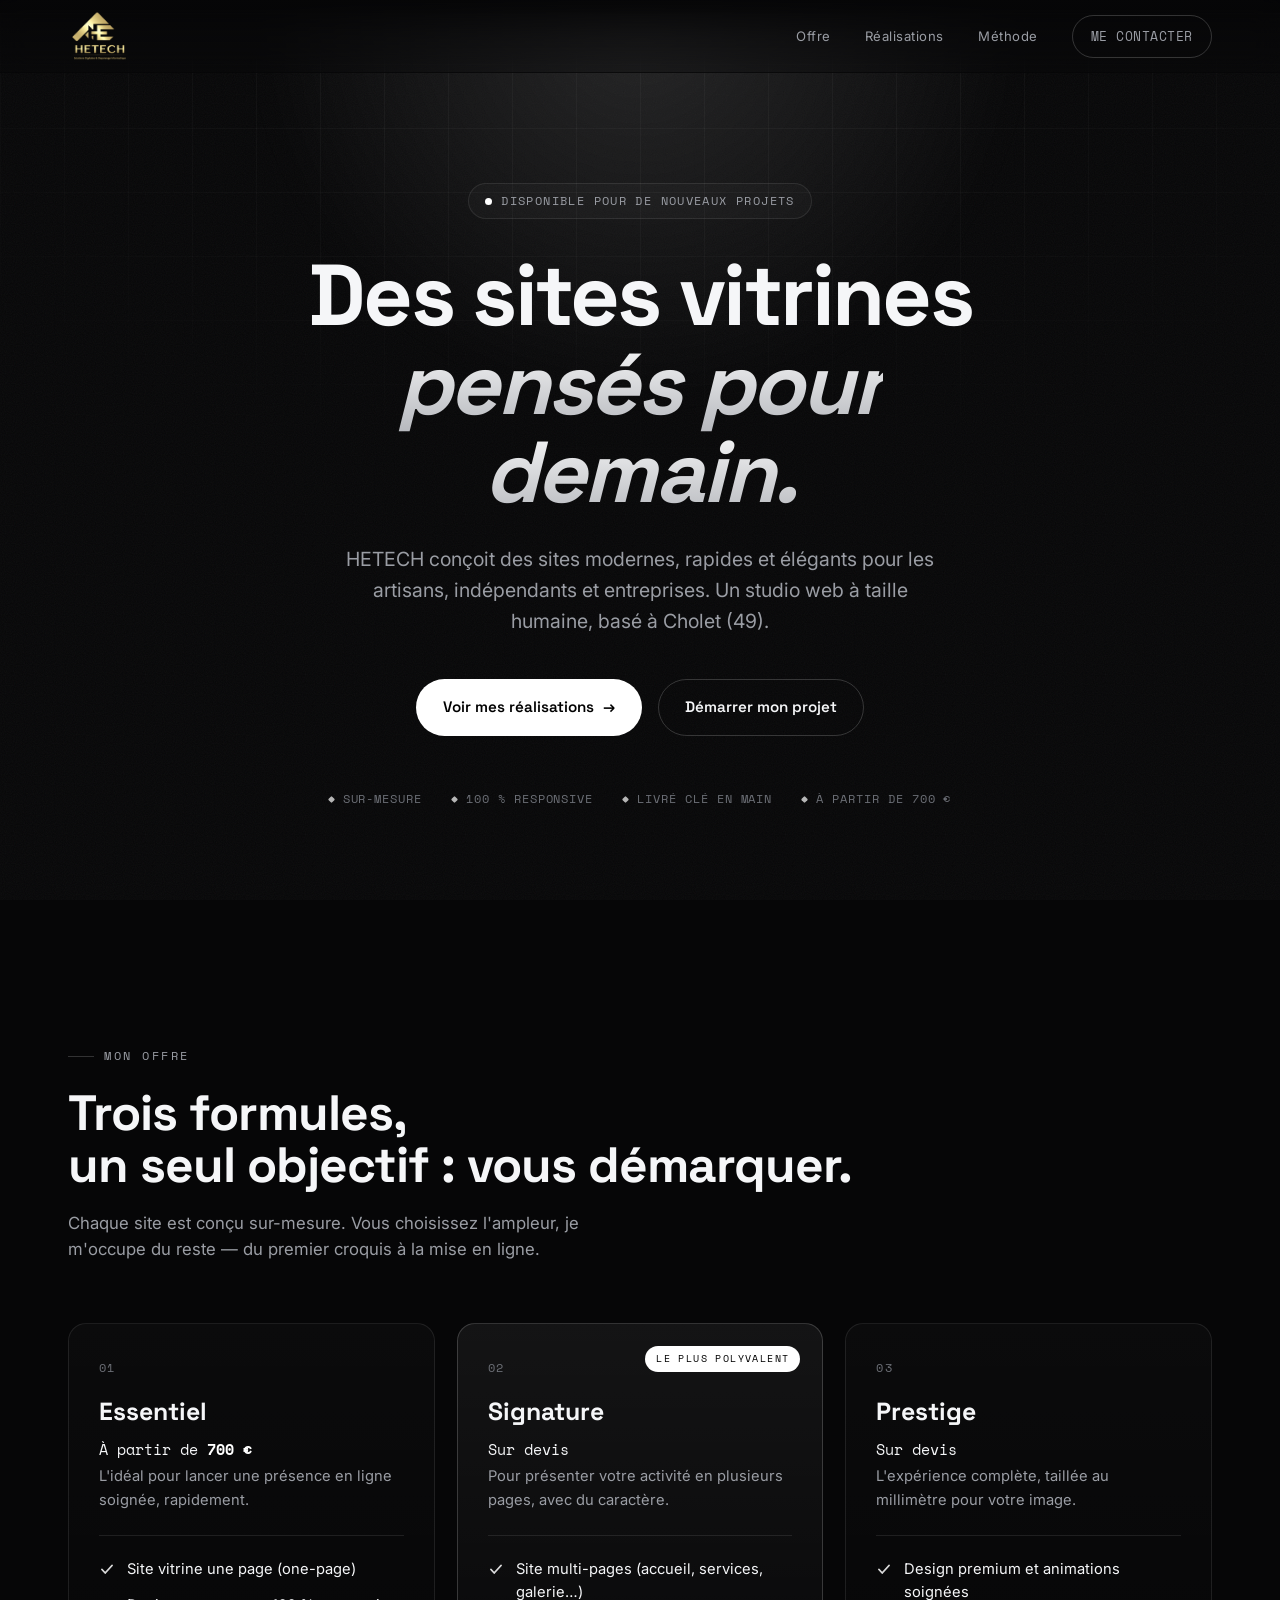
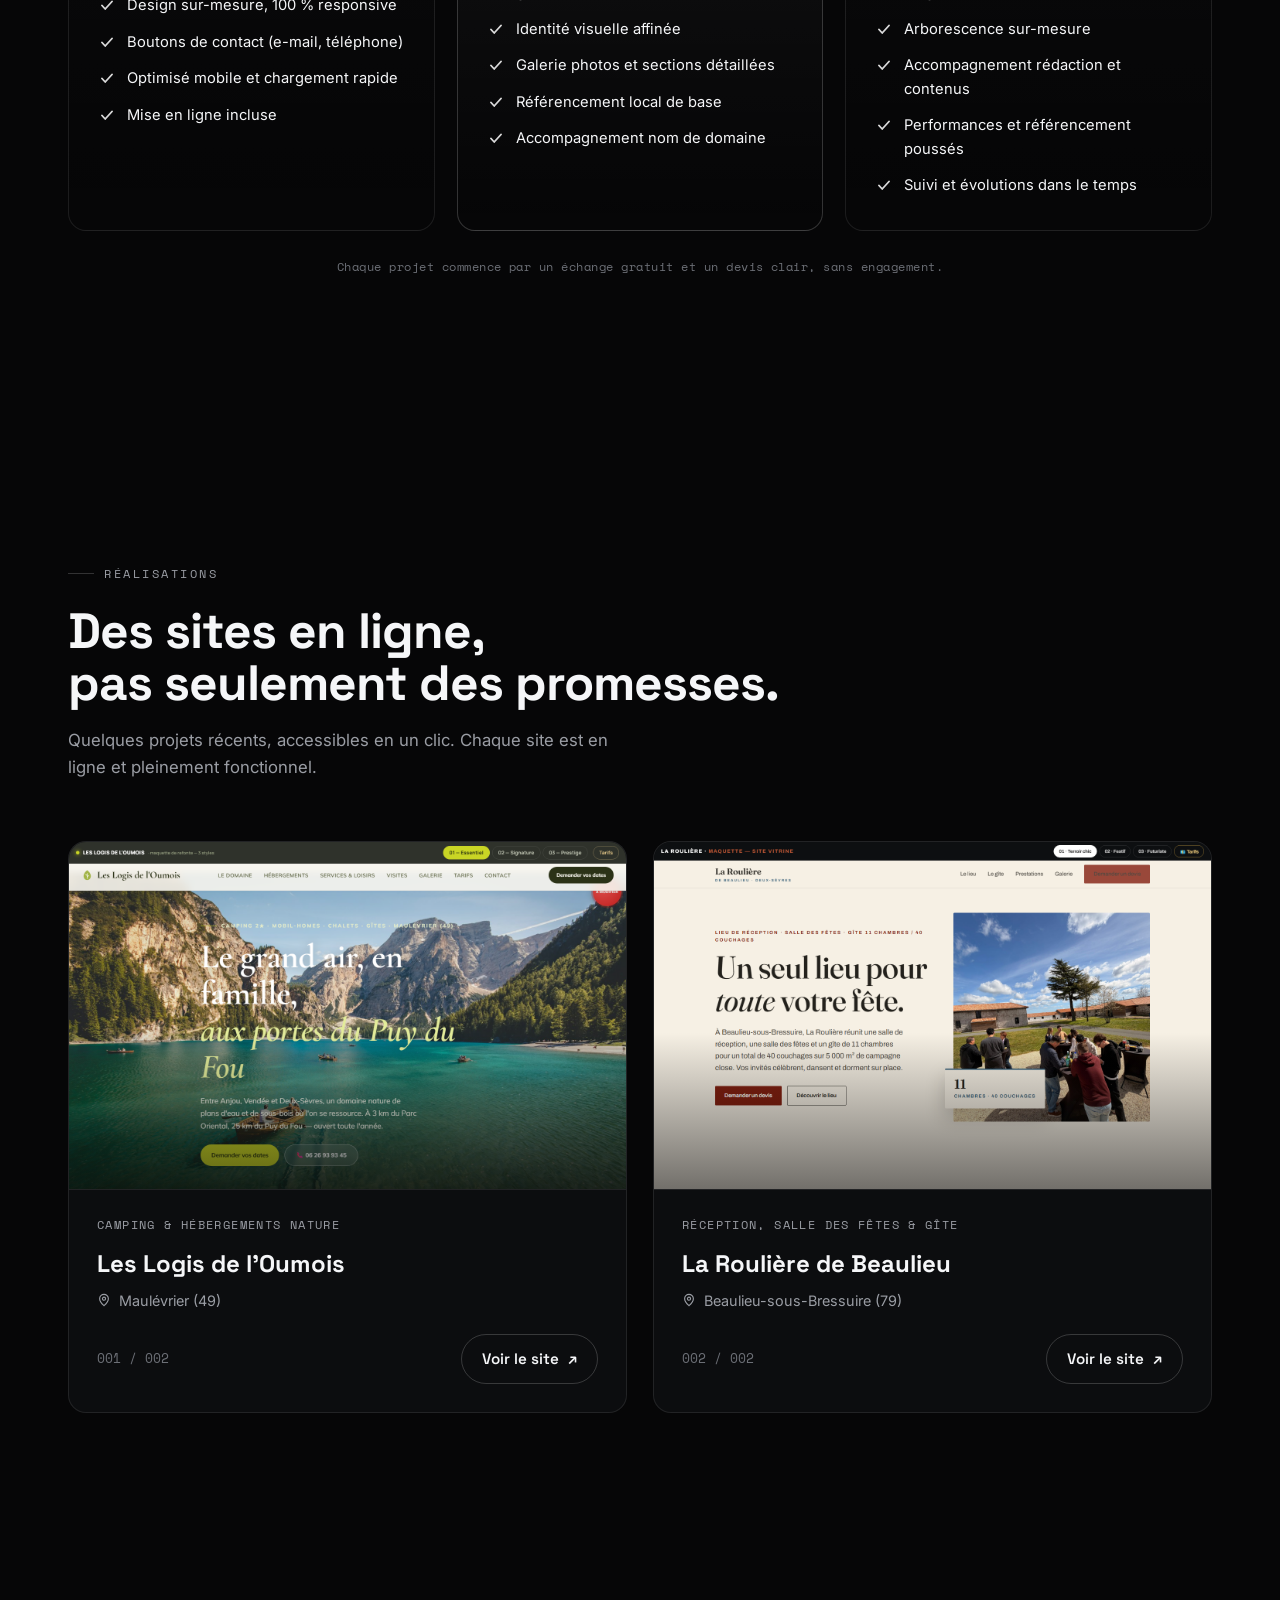
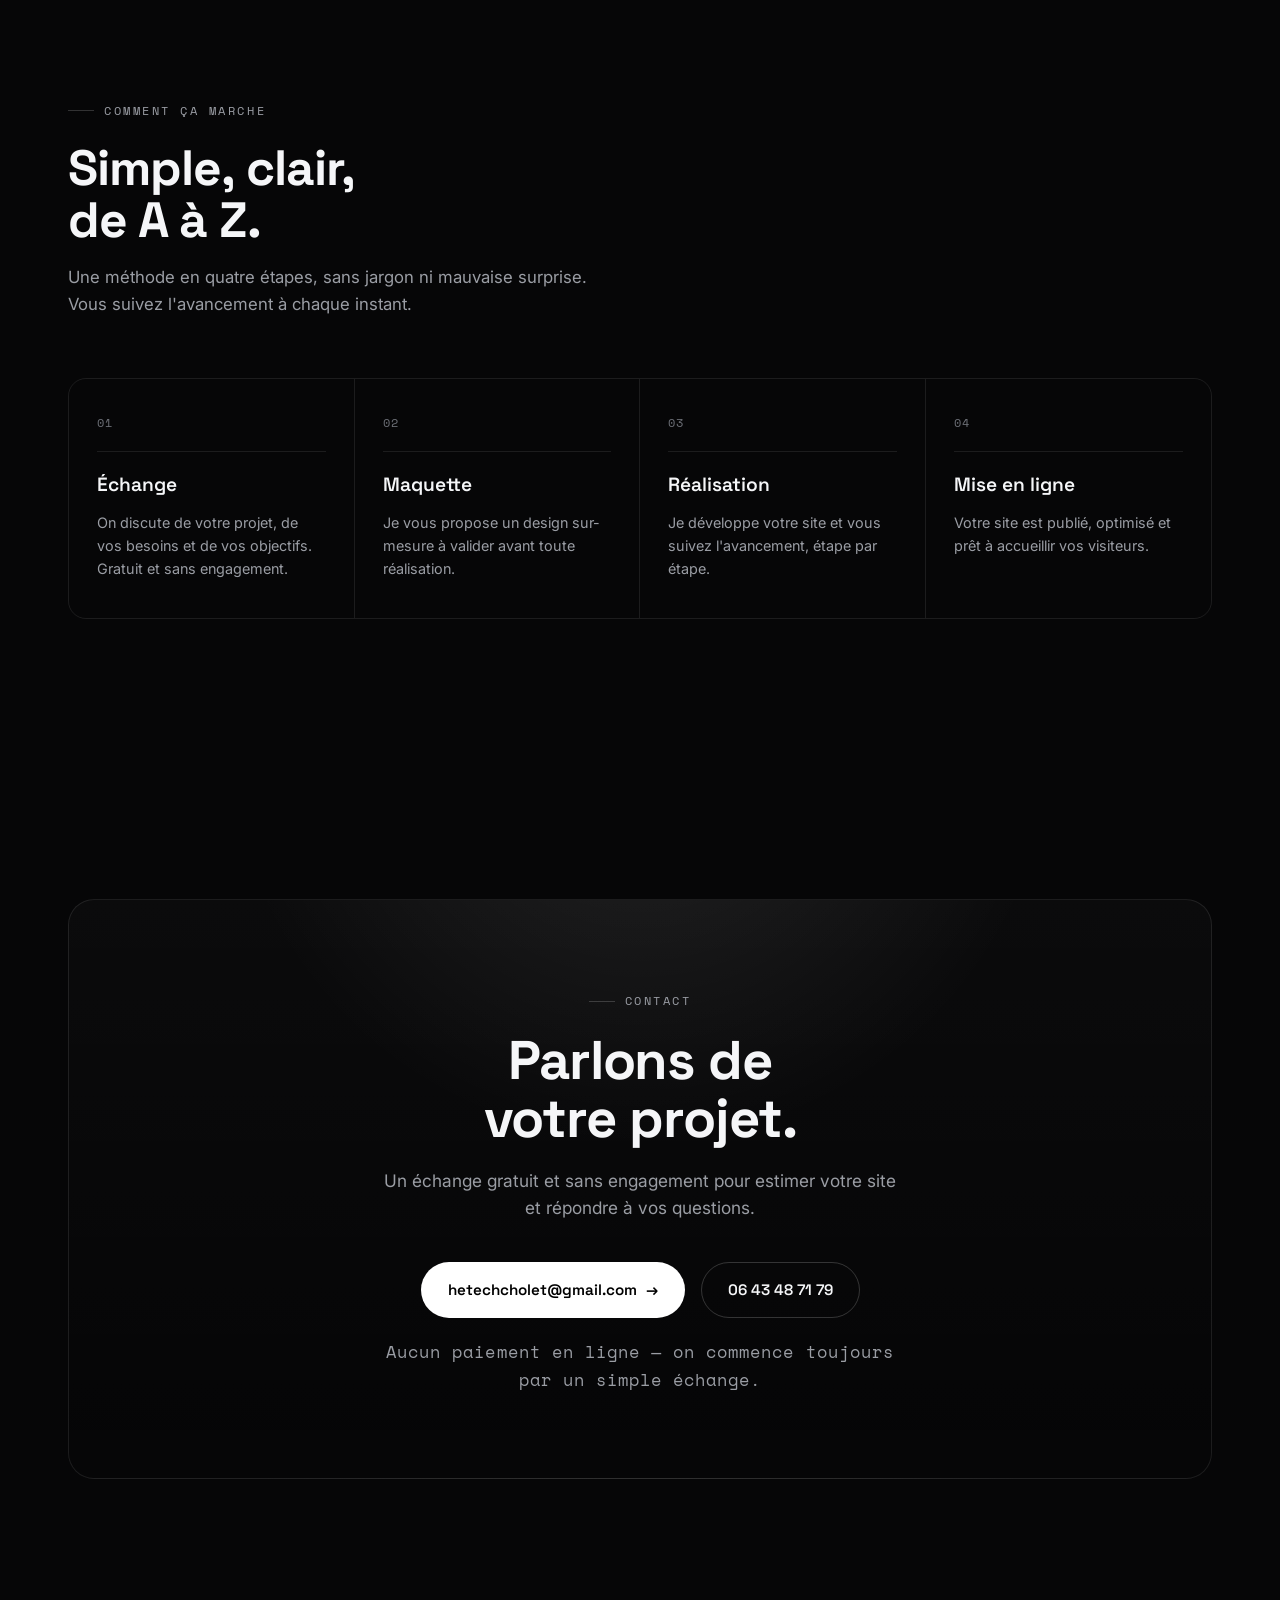
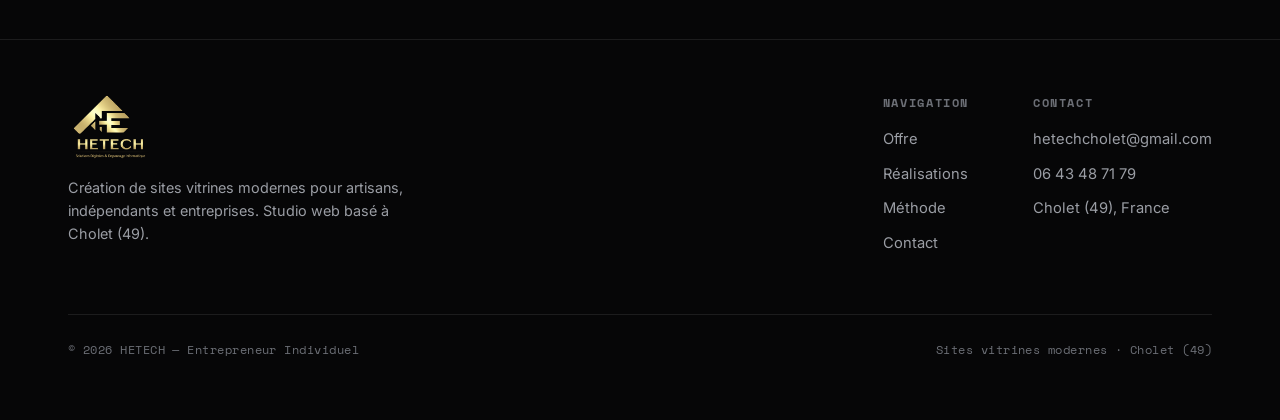
==== index.html @ c1bc8def "Portfolio HETECH : page vitrine (hero, offre, réalisations, méthode, contact) Site vitrine statique " ====
<!DOCTYPE html>
<html lang="fr">
<head>
<meta charset="UTF-8">
<meta name="viewport" content="width=device-width, initial-scale=1.0">
<title>HETECH — Création de sites vitrines modernes à Cholet (49)</title>
<meta name="description" content="HETECH conçoit des sites vitrines modernes, rapides et élégants pour artisans, indépendants et entreprises. Studio web basé à Cholet (49). À partir de 700 €.">
<meta name="theme-color" content="#060607">
<link rel="icon" type="image/png" href="images/logo-hetech.png">
<link rel="apple-touch-icon" href="images/logo-hetech.png">
<meta property="og:title" content="HETECH — Création de sites vitrines modernes">
<meta property="og:description" content="Des sites vitrines pensés pour demain. Studio web à Cholet (49). À partir de 700 €.">
<meta property="og:type" content="website">
<meta property="og:url" content="https://nebuyr168.github.io/hetech/">
<meta property="og:image" content="https://nebuyr168.github.io/hetech/images/og-image.png">
<meta property="og:image:width" content="1200">
<meta property="og:image:height" content="630">
<meta name="twitter:card" content="summary_large_image">
<meta name="twitter:title" content="HETECH — Création de sites vitrines modernes">
<meta name="twitter:description" content="Des sites vitrines pensés pour demain. Studio web à Cholet (49). À partir de 700 €.">
<meta name="twitter:image" content="https://nebuyr168.github.io/hetech/images/og-image.png">
<link rel="preconnect" href="https://fonts.googleapis.com">
<link rel="preconnect" href="https://fonts.gstatic.com" crossorigin>
<link href="https://fonts.googleapis.com/css2?family=Space+Grotesk:wght@400;500;600;700&family=Inter:wght@400;500;600&family=Space+Mono:wght@400;700&display=swap" rel="stylesheet">
<style>
  :root{
    --bg:#060607;
    --bg-2:#0c0d0f;
    --surface:rgba(255,255,255,.025);
    --ink:#f5f6f8;
    --muted:#9a9da4;
    --muted-2:#6c6f76;
    --line:rgba(255,255,255,.09);
    --line-strong:rgba(255,255,255,.18);
    --white:#ffffff;
    --glow:rgba(255,255,255,.55);
    --radius:18px;
    --maxw:1200px;
    --font-display:'Space Grotesk',system-ui,sans-serif;
    --font-body:'Inter',system-ui,sans-serif;
    --font-mono:'Space Mono','Space Grotesk',monospace;
  }

  *{margin:0;padding:0;box-sizing:border-box}
  html{scroll-behavior:smooth}
  body{
    background:var(--bg);
    color:var(--ink);
    font-family:var(--font-body);
    line-height:1.6;
    -webkit-font-smoothing:antialiased;
    overflow-x:hidden;
  }
  a{color:inherit;text-decoration:none}
  img{display:block;max-width:100%}

  /* ---------- Décor de fond futuriste ---------- */
  .bg-layer{position:fixed;inset:0;z-index:-2;pointer-events:none}
  .bg-grid{
    background-image:
      linear-gradient(to right,rgba(255,255,255,.035) 1px,transparent 1px),
      linear-gradient(to bottom,rgba(255,255,255,.035) 1px,transparent 1px);
    background-size:64px 64px;
    mask-image:radial-gradient(ellipse 90% 70% at 50% 0%,#000 30%,transparent 80%);
    -webkit-mask-image:radial-gradient(ellipse 90% 70% at 50% 0%,#000 30%,transparent 80%);
  }
  .bg-glow{
    position:fixed;z-index:-1;pointer-events:none;
    top:-360px;left:50%;transform:translateX(-50%);
    width:1000px;height:760px;
    background:radial-gradient(circle at 50% 50%,rgba(255,255,255,.12),transparent 62%);
    filter:blur(20px);
  }
  .bg-grain{
    position:fixed;inset:0;z-index:-1;pointer-events:none;opacity:.05;mix-blend-mode:screen;
    background-image:url("data:image/svg+xml,%3Csvg xmlns='http://www.w3.org/2000/svg' width='160' height='160'%3E%3Cfilter id='n'%3E%3CfeTurbulence type='fractalNoise' baseFrequency='.9' numOctaves='2'/%3E%3C/filter%3E%3Crect width='100%25' height='100%25' filter='url(%23n)'/%3E%3C/svg%3E");
  }

  /* ---------- Conteneur ---------- */
  .wrap{width:100%;max-width:var(--maxw);margin:0 auto;padding:0 28px}

  /* ---------- En-tête ---------- */
  header{
    position:sticky;top:0;z-index:50;
    backdrop-filter:saturate(140%) blur(14px);
    -webkit-backdrop-filter:saturate(140%) blur(14px);
    background:linear-gradient(to bottom,rgba(6,6,7,.82),rgba(6,6,7,.35));
    border-bottom:1px solid transparent;
    transition:border-color .3s ease,background .3s ease;
  }
  header.scrolled{border-bottom-color:var(--line);background:rgba(6,6,7,.9)}
  .nav{display:flex;align-items:center;justify-content:space-between;height:72px}
  .logo{display:flex;align-items:center;gap:11px}
  .logo-img{height:50px;width:auto;display:block}
  .foot-brand .logo-img{height:66px}
  .nav-links{display:flex;align-items:center;gap:34px}
  .nav-links a{font-size:.82rem;letter-spacing:.04em;color:var(--muted);transition:color .2s}
  .nav-links a:hover{color:var(--ink)}
  .nav-cta{
    font-family:var(--font-mono);font-size:.74rem;letter-spacing:.06em;
    padding:10px 18px;border:1px solid var(--line-strong);border-radius:999px;color:var(--ink);
    transition:.25s;text-transform:uppercase;
  }
  .nav-cta:hover{background:var(--white);color:#000;border-color:var(--white);box-shadow:0 0 28px rgba(255,255,255,.25)}
  .burger{display:none;flex-direction:column;gap:5px;background:none;border:0;cursor:pointer;padding:8px}
  .burger span{width:24px;height:2px;background:var(--ink);transition:.3s}
  .burger.open span:nth-child(1){transform:translateY(7px) rotate(45deg)}
  .burger.open span:nth-child(2){opacity:0}
  .burger.open span:nth-child(3){transform:translateY(-7px) rotate(-45deg)}

  .mobile-menu{
    position:fixed;inset:72px 0 auto 0;z-index:49;
    background:rgba(6,6,7,.97);backdrop-filter:blur(16px);
    border-bottom:1px solid var(--line);
    transform:translateY(-120%);transition:transform .35s cubic-bezier(.4,0,.2,1);
    padding:18px 28px 30px;
  }
  .mobile-menu.open{transform:translateY(0)}
  .mobile-menu a{display:block;padding:15px 0;font-family:var(--font-display);font-size:1.15rem;border-bottom:1px solid var(--line);color:var(--muted)}
  .mobile-menu a:last-child{border-bottom:0}

  /* ---------- Boutons ---------- */
  .btn{
    display:inline-flex;align-items:center;gap:9px;font-family:var(--font-display);font-weight:600;
    font-size:.95rem;padding:15px 26px;border-radius:999px;cursor:pointer;border:1px solid transparent;
    transition:.25s;white-space:nowrap;
  }
  .btn-primary{background:var(--white);color:#000;box-shadow:0 0 0 rgba(255,255,255,0)}
  .btn-primary:hover{box-shadow:0 0 36px rgba(255,255,255,.4);transform:translateY(-2px)}
  .btn-ghost{border-color:var(--line-strong);color:var(--ink)}
  .btn-ghost:hover{border-color:var(--white);background:rgba(255,255,255,.05);transform:translateY(-2px)}
  .btn .arrow{transition:transform .25s}
  .btn:hover .arrow{transform:translateX(4px)}

  /* ---------- Kicker / titres de section ---------- */
  .kicker{
    display:inline-flex;align-items:center;gap:10px;font-family:var(--font-mono);
    font-size:.72rem;letter-spacing:.22em;text-transform:uppercase;color:var(--muted);margin-bottom:22px;
  }
  .kicker::before{content:"";width:26px;height:1px;background:var(--line-strong)}
  .section-title{font-family:var(--font-display);font-weight:700;line-height:1.05;letter-spacing:-.02em;
    font-size:clamp(1.9rem,4.5vw,3.1rem)}
  .section-lead{color:var(--muted);font-size:1.05rem;max-width:560px;margin-top:18px}

  section{padding:clamp(80px,11vw,140px) 0;position:relative}
  .section-head{margin-bottom:60px}

  /* ---------- Hero ---------- */
  .hero{padding-top:clamp(70px,9vw,110px);padding-bottom:clamp(60px,8vw,90px);text-align:center}
  .badge{
    display:inline-flex;align-items:center;gap:9px;font-family:var(--font-mono);font-size:.72rem;
    letter-spacing:.12em;text-transform:uppercase;color:var(--muted);
    padding:8px 16px;border:1px solid var(--line);border-radius:999px;background:var(--surface);margin-bottom:32px;
  }
  .dot{width:7px;height:7px;border-radius:50%;background:#fff;box-shadow:0 0 0 0 rgba(255,255,255,.6);animation:pulse 2.4s infinite}
  @keyframes pulse{0%{box-shadow:0 0 0 0 rgba(255,255,255,.55)}70%{box-shadow:0 0 0 9px rgba(255,255,255,0)}100%{box-shadow:0 0 0 0 rgba(255,255,255,0)}}
  .hero h1{
    font-family:var(--font-display);font-weight:700;letter-spacing:-.03em;line-height:1.02;
    font-size:clamp(2.6rem,7.5vw,5.4rem);margin:0 auto;max-width:14ch;
  }
  .hero h1 .grad{
    background:linear-gradient(180deg,#fff 0%,#9a9da4 130%);
    -webkit-background-clip:text;background-clip:text;color:transparent;font-style:italic;
  }
  .hero p.lead{color:var(--muted);font-size:clamp(1.02rem,2vw,1.22rem);max-width:600px;margin:28px auto 0}
  .hero-cta{display:flex;gap:16px;justify-content:center;flex-wrap:wrap;margin-top:42px}
  .hero-meta{
    display:flex;gap:14px 30px;justify-content:center;flex-wrap:wrap;margin-top:54px;
    font-family:var(--font-mono);font-size:.74rem;letter-spacing:.08em;color:var(--muted-2);text-transform:uppercase;
  }
  .hero-meta span{display:inline-flex;align-items:center;gap:9px}
  .hero-meta span::before{content:"";width:5px;height:5px;background:var(--white);border-radius:1px;transform:rotate(45deg);opacity:.7}

  /* ---------- Offre ---------- */
  .cards{display:grid;grid-template-columns:repeat(3,1fr);gap:22px}
  .card-offer{
    position:relative;border:1px solid var(--line);border-radius:var(--radius);padding:34px 30px 32px;
    background:linear-gradient(180deg,var(--surface),transparent);transition:.3s;overflow:hidden;
  }
  .card-offer::after{content:"";position:absolute;inset:0;border-radius:var(--radius);
    background:radial-gradient(420px circle at 50% -10%,rgba(255,255,255,.1),transparent 60%);opacity:0;transition:.35s;pointer-events:none}
  .card-offer:hover{border-color:var(--line-strong);transform:translateY(-6px)}
  .card-offer:hover::after{opacity:1}
  .card-offer.featured{border-color:var(--line-strong);background:linear-gradient(180deg,rgba(255,255,255,.06),transparent)}
  .card-num{font-family:var(--font-mono);font-size:.78rem;color:var(--muted-2);letter-spacing:.1em}
  .tag-pop{position:absolute;top:22px;right:22px;font-family:var(--font-mono);font-size:.62rem;letter-spacing:.14em;
    text-transform:uppercase;color:#000;background:var(--white);padding:5px 11px;border-radius:999px}
  .card-offer h3{font-family:var(--font-display);font-weight:700;font-size:1.55rem;margin:14px 0 6px}
  .card-price{font-family:var(--font-mono);font-size:.92rem;color:var(--ink);margin-bottom:4px}
  .card-price b{color:var(--white)}
  .card-desc{color:var(--muted);font-size:.92rem;min-height:42px;margin-bottom:22px}
  .feat{list-style:none;display:flex;flex-direction:column;gap:13px;border-top:1px solid var(--line);padding-top:22px}
  .feat li{display:flex;gap:12px;align-items:flex-start;font-size:.92rem;color:var(--ink)}
  .feat li svg{flex:none;margin-top:3px;opacity:.85}
  .offer-note{margin-top:26px;font-family:var(--font-mono);font-size:.76rem;color:var(--muted-2);letter-spacing:.04em;text-align:center}

  /* ---------- Réalisations ---------- */
  .works{display:grid;grid-template-columns:repeat(2,1fr);gap:26px}
  .work{
    border:1px solid var(--line);border-radius:var(--radius);overflow:hidden;background:var(--bg-2);transition:.3s;
    display:flex;flex-direction:column;
  }
  .work:hover{border-color:var(--line-strong);transform:translateY(-6px);box-shadow:0 24px 60px rgba(0,0,0,.5)}
  .work-shot{position:relative;aspect-ratio:16/10;overflow:hidden;border-bottom:1px solid var(--line)}
  .work-shot img{width:100%;height:100%;object-fit:cover;object-position:top center;transition:transform .6s cubic-bezier(.2,.7,.2,1)}
  .work:hover .work-shot img{transform:scale(1.04)}
  .work-shot::before{content:"";position:absolute;inset:0;z-index:1;background:linear-gradient(180deg,transparent 55%,rgba(6,6,7,.55));pointer-events:none}
  .work-body{padding:26px 28px 28px;display:flex;flex-direction:column;flex:1}
  .work-sector{font-family:var(--font-mono);font-size:.72rem;letter-spacing:.12em;text-transform:uppercase;color:var(--muted)}
  .work h3{font-family:var(--font-display);font-weight:700;font-size:1.5rem;margin:10px 0 6px}
  .work-loc{color:var(--muted);font-size:.9rem;display:flex;align-items:center;gap:8px;margin-bottom:22px}
  .work-foot{margin-top:auto;display:flex;align-items:center;justify-content:space-between;gap:14px}
  .link-site{display:inline-flex;align-items:center;gap:9px;font-family:var(--font-display);font-weight:600;font-size:.95rem;
    padding:12px 20px;border:1px solid var(--line-strong);border-radius:999px;transition:.25s}
  .link-site:hover{background:var(--white);color:#000;border-color:var(--white);box-shadow:0 0 28px rgba(255,255,255,.25)}
  .link-site .arrow{transition:transform .25s}
  .link-site:hover .arrow{transform:translate(3px,-3px)}
  .work-index{font-family:var(--font-mono);font-size:.8rem;color:var(--muted-2)}

  /* ---------- Comment ça marche ---------- */
  .steps{display:grid;grid-template-columns:repeat(4,1fr);gap:0;border:1px solid var(--line);border-radius:var(--radius);overflow:hidden}
  .step{padding:34px 28px 38px;border-right:1px solid var(--line);position:relative;transition:.3s}
  .step:last-child{border-right:0}
  .step:hover{background:var(--surface)}
  .step-num{font-family:var(--font-mono);font-size:.78rem;color:var(--muted-2);letter-spacing:.1em}
  .step-line{height:1px;background:var(--line);margin:18px 0;position:relative;overflow:hidden}
  .step-line::after{content:"";position:absolute;left:0;top:0;height:100%;width:0;background:var(--white);transition:width .6s ease}
  .step:hover .step-line::after{width:100%}
  .step h3{font-family:var(--font-display);font-weight:600;font-size:1.2rem;margin-bottom:10px}
  .step p{color:var(--muted);font-size:.9rem}

  /* ---------- Contact ---------- */
  .contact{text-align:center}
  .contact-card{
    border:1px solid var(--line);border-radius:26px;padding:clamp(46px,7vw,84px) 28px;
    background:radial-gradient(700px circle at 50% -30%,rgba(255,255,255,.1),transparent 60%),linear-gradient(180deg,var(--surface),transparent);
    position:relative;overflow:hidden;
  }
  .contact h2{font-family:var(--font-display);font-weight:700;letter-spacing:-.02em;font-size:clamp(2rem,5vw,3.4rem);line-height:1.05}
  .contact p{color:var(--muted);font-size:1.08rem;max-width:520px;margin:20px auto 0}
  .contact-actions{display:flex;gap:16px;justify-content:center;flex-wrap:wrap;margin-top:40px}
  .contact-note{margin-top:26px;font-family:var(--font-mono);font-size:.74rem;letter-spacing:.06em;color:var(--muted-2)}

  /* ---------- Pied de page ---------- */
  footer{border-top:1px solid var(--line);padding:54px 0 60px;margin-top:20px}
  .foot-grid{display:flex;justify-content:space-between;align-items:flex-start;gap:40px;flex-wrap:wrap}
  .foot-brand{max-width:340px}
  .foot-brand .logo{margin-bottom:16px}
  .foot-brand p{color:var(--muted);font-size:.9rem}
  .foot-cols{display:flex;gap:64px;flex-wrap:wrap}
  .foot-col h4{font-family:var(--font-mono);font-size:.72rem;letter-spacing:.14em;text-transform:uppercase;color:var(--muted-2);margin-bottom:16px}
  .foot-col a,.foot-col span{display:block;color:var(--muted);font-size:.92rem;margin-bottom:11px;transition:color .2s}
  .foot-col a:hover{color:var(--ink)}
  .foot-bottom{margin-top:48px;padding-top:26px;border-top:1px solid var(--line);display:flex;justify-content:space-between;
    gap:16px;flex-wrap:wrap;font-family:var(--font-mono);font-size:.72rem;color:var(--muted-2);letter-spacing:.04em}

  /* ---------- Reveal au scroll ---------- */
  .reveal{opacity:0;transform:translateY(26px);transition:opacity .7s ease,transform .7s cubic-bezier(.2,.7,.2,1)}
  .reveal.in{opacity:1;transform:none}
  .reveal[data-d="1"]{transition-delay:.08s}
  .reveal[data-d="2"]{transition-delay:.16s}
  .reveal[data-d="3"]{transition-delay:.24s}
  @media (prefers-reduced-motion:reduce){.reveal{opacity:1;transform:none;transition:none}.dot{animation:none}}

  /* ---------- Responsive ---------- */
  @media (max-width:980px){
    .cards{grid-template-columns:1fr;max-width:480px;margin:0 auto}
    .steps{grid-template-columns:repeat(2,1fr)}
    .step:nth-child(2){border-right:0}
    .step:nth-child(1),.step:nth-child(2){border-bottom:1px solid var(--line)}
  }
  @media (max-width:760px){
    .nav-links{display:none}
    .nav-cta{display:none}
    .burger{display:flex}
    .works{grid-template-columns:1fr}
    .hero-meta{gap:12px 20px}
    .foot-grid{flex-direction:column}
  }
  @media (max-width:520px){
    .wrap{padding:0 20px}
    .steps{grid-template-columns:1fr}
    .step{border-right:0;border-bottom:1px solid var(--line)}
    .step:last-child{border-bottom:0}
    .hero-cta .btn,.contact-actions .btn{width:100%;justify-content:center}
    .work-foot{flex-direction:column;align-items:stretch}
    .link-site{justify-content:center}
  }
</style>
</head>
<body>
  <div class="bg-layer bg-grid"></div>
  <div class="bg-glow"></div>
  <div class="bg-grain"></div>

  <!-- ======================= HEADER ======================= -->
  <header id="header">
    <div class="wrap nav">
      <a href="#top" class="logo" aria-label="HETECH — accueil">
        <img class="logo-img" src="images/logo-hetech.png" alt="HETECH — Solutions digitales et dépannage informatique" width="600" height="474">
      </a>
      <nav class="nav-links" aria-label="Navigation principale">
        <a href="#offre">Offre</a>
        <a href="#realisations">Réalisations</a>
        <a href="#methode">Méthode</a>
        <a href="#contact" class="nav-cta">Me contacter</a>
      </nav>
      <button class="burger" id="burger" aria-label="Ouvrir le menu" aria-expanded="false">
        <span></span><span></span><span></span>
      </button>
    </div>
  </header>
  <nav class="mobile-menu" id="mobileMenu" aria-label="Navigation mobile">
    <a href="#offre">Offre</a>
    <a href="#realisations">Réalisations</a>
    <a href="#methode">Méthode</a>
    <a href="#contact">Me contacter</a>
  </nav>

  <main id="top">
    <!-- ======================= HERO ======================= -->
    <section class="hero">
      <div class="wrap">
        <span class="badge reveal"><span class="dot"></span>Disponible pour de nouveaux projets</span>
        <h1 class="reveal" data-d="1">Des sites vitrines<br><span class="grad">pensés pour demain.</span></h1>
        <p class="lead reveal" data-d="2">
          HETECH conçoit des sites modernes, rapides et élégants pour les artisans,
          indépendants et entreprises. Un studio web à taille humaine, basé à Cholet&nbsp;(49).
        </p>
        <div class="hero-cta reveal" data-d="3">
          <a href="#realisations" class="btn btn-primary">Voir mes réalisations <span class="arrow">→</span></a>
          <a href="#contact" class="btn btn-ghost">Démarrer mon projet</a>
        </div>
        <div class="hero-meta reveal" data-d="3">
          <span>Sur-mesure</span>
          <span>100&nbsp;% responsive</span>
          <span>Livré clé en main</span>
          <span>À partir de 700&nbsp;€</span>
        </div>
      </div>
    </section>

    <!-- ======================= OFFRE ======================= -->
    <section id="offre">
      <div class="wrap">
        <div class="section-head reveal">
          <span class="kicker">Mon offre</span>
          <h2 class="section-title">Trois formules,<br>un seul objectif&nbsp;: vous démarquer.</h2>
          <p class="section-lead">Chaque site est conçu sur-mesure. Vous choisissez l'ampleur, je m'occupe du reste — du premier croquis à la mise en ligne.</p>
        </div>

        <div class="cards">
          <article class="card-offer reveal" data-d="1">
            <div class="card-num">01</div>
            <h3>Essentiel</h3>
            <div class="card-price">À partir de <b>700&nbsp;€</b></div>
            <p class="card-desc">L'idéal pour lancer une présence en ligne soignée, rapidement.</p>
            <ul class="feat">
              <li><svg width="16" height="16" viewBox="0 0 16 16" fill="none"><path d="M3 8.5L6.2 12L13 4.5" stroke="white" stroke-width="1.8" stroke-linecap="round" stroke-linejoin="round"/></svg>Site vitrine une page (one-page)</li>
              <li><svg width="16" height="16" viewBox="0 0 16 16" fill="none"><path d="M3 8.5L6.2 12L13 4.5" stroke="white" stroke-width="1.8" stroke-linecap="round" stroke-linejoin="round"/></svg>Design sur-mesure, 100&nbsp;% responsive</li>
              <li><svg width="16" height="16" viewBox="0 0 16 16" fill="none"><path d="M3 8.5L6.2 12L13 4.5" stroke="white" stroke-width="1.8" stroke-linecap="round" stroke-linejoin="round"/></svg>Boutons de contact (e-mail, téléphone)</li>
              <li><svg width="16" height="16" viewBox="0 0 16 16" fill="none"><path d="M3 8.5L6.2 12L13 4.5" stroke="white" stroke-width="1.8" stroke-linecap="round" stroke-linejoin="round"/></svg>Optimisé mobile et chargement rapide</li>
              <li><svg width="16" height="16" viewBox="0 0 16 16" fill="none"><path d="M3 8.5L6.2 12L13 4.5" stroke="white" stroke-width="1.8" stroke-linecap="round" stroke-linejoin="round"/></svg>Mise en ligne incluse</li>
            </ul>
          </article>

          <article class="card-offer featured reveal" data-d="2">
            <span class="tag-pop">Le plus polyvalent</span>
            <div class="card-num">02</div>
            <h3>Signature</h3>
            <div class="card-price">Sur devis</div>
            <p class="card-desc">Pour présenter votre activité en plusieurs pages, avec du caractère.</p>
            <ul class="feat">
              <li><svg width="16" height="16" viewBox="0 0 16 16" fill="none"><path d="M3 8.5L6.2 12L13 4.5" stroke="white" stroke-width="1.8" stroke-linecap="round" stroke-linejoin="round"/></svg>Site multi-pages (accueil, services, galerie…)</li>
              <li><svg width="16" height="16" viewBox="0 0 16 16" fill="none"><path d="M3 8.5L6.2 12L13 4.5" stroke="white" stroke-width="1.8" stroke-linecap="round" stroke-linejoin="round"/></svg>Identité visuelle affinée</li>
              <li><svg width="16" height="16" viewBox="0 0 16 16" fill="none"><path d="M3 8.5L6.2 12L13 4.5" stroke="white" stroke-width="1.8" stroke-linecap="round" stroke-linejoin="round"/></svg>Galerie photos et sections détaillées</li>
              <li><svg width="16" height="16" viewBox="0 0 16 16" fill="none"><path d="M3 8.5L6.2 12L13 4.5" stroke="white" stroke-width="1.8" stroke-linecap="round" stroke-linejoin="round"/></svg>Référencement local de base</li>
              <li><svg width="16" height="16" viewBox="0 0 16 16" fill="none"><path d="M3 8.5L6.2 12L13 4.5" stroke="white" stroke-width="1.8" stroke-linecap="round" stroke-linejoin="round"/></svg>Accompagnement nom de domaine</li>
            </ul>
          </article>

          <article class="card-offer reveal" data-d="3">
            <div class="card-num">03</div>
            <h3>Prestige</h3>
            <div class="card-price">Sur devis</div>
            <p class="card-desc">L'expérience complète, taillée au millimètre pour votre image.</p>
            <ul class="feat">
              <li><svg width="16" height="16" viewBox="0 0 16 16" fill="none"><path d="M3 8.5L6.2 12L13 4.5" stroke="white" stroke-width="1.8" stroke-linecap="round" stroke-linejoin="round"/></svg>Design premium et animations soignées</li>
              <li><svg width="16" height="16" viewBox="0 0 16 16" fill="none"><path d="M3 8.5L6.2 12L13 4.5" stroke="white" stroke-width="1.8" stroke-linecap="round" stroke-linejoin="round"/></svg>Arborescence sur-mesure</li>
              <li><svg width="16" height="16" viewBox="0 0 16 16" fill="none"><path d="M3 8.5L6.2 12L13 4.5" stroke="white" stroke-width="1.8" stroke-linecap="round" stroke-linejoin="round"/></svg>Accompagnement rédaction et contenus</li>
              <li><svg width="16" height="16" viewBox="0 0 16 16" fill="none"><path d="M3 8.5L6.2 12L13 4.5" stroke="white" stroke-width="1.8" stroke-linecap="round" stroke-linejoin="round"/></svg>Performances et référencement poussés</li>
              <li><svg width="16" height="16" viewBox="0 0 16 16" fill="none"><path d="M3 8.5L6.2 12L13 4.5" stroke="white" stroke-width="1.8" stroke-linecap="round" stroke-linejoin="round"/></svg>Suivi et évolutions dans le temps</li>
            </ul>
          </article>
        </div>
        <p class="offer-note reveal">Chaque projet commence par un échange gratuit et un devis clair, sans engagement.</p>
      </div>
    </section>

    <!-- ======================= RÉALISATIONS ======================= -->
    <section id="realisations">
      <div class="wrap">
        <div class="section-head reveal">
          <span class="kicker">Réalisations</span>
          <h2 class="section-title">Des sites en ligne,<br>pas seulement des promesses.</h2>
          <p class="section-lead">Quelques projets récents, accessibles en un clic. Chaque site est en ligne et pleinement fonctionnel.</p>
        </div>

        <div class="works">
          <article class="work reveal" data-d="1">
            <div class="work-shot">
              <img src="images/logis-oumois.png" alt="Aperçu du site Les Logis de l'Oumois réalisé par HETECH" loading="lazy" width="1440" height="900">
            </div>
            <div class="work-body">
              <span class="work-sector">Camping &amp; hébergements nature</span>
              <h3>Les Logis de l'Oumois</h3>
              <p class="work-loc">
                <svg width="14" height="14" viewBox="0 0 16 16" fill="none"><path d="M8 1.5c-2.8 0-5 2.2-5 5 0 3.6 5 8 5 8s5-4.4 5-8c0-2.8-2.2-5-5-5z" stroke="currentColor" stroke-width="1.3"/><circle cx="8" cy="6.5" r="1.8" stroke="currentColor" stroke-width="1.3"/></svg>
                Maulévrier (49)
              </p>
              <div class="work-foot">
                <span class="work-index">001 / 002</span>
                <a class="link-site" href="https://nebuyr168.github.io/logis-oumois/" target="_blank" rel="noopener">Voir le site <span class="arrow">↗</span></a>
              </div>
            </div>
          </article>

          <article class="work reveal" data-d="2">
            <div class="work-shot">
              <img src="images/gite-la-rouliere.png" alt="Aperçu du site La Roulière de Beaulieu réalisé par HETECH" loading="lazy" width="1440" height="900">
            </div>
            <div class="work-body">
              <span class="work-sector">Réception, salle des fêtes &amp; gîte</span>
              <h3>La Roulière de Beaulieu</h3>
              <p class="work-loc">
                <svg width="14" height="14" viewBox="0 0 16 16" fill="none"><path d="M8 1.5c-2.8 0-5 2.2-5 5 0 3.6 5 8 5 8s5-4.4 5-8c0-2.8-2.2-5-5-5z" stroke="currentColor" stroke-width="1.3"/><circle cx="8" cy="6.5" r="1.8" stroke="currentColor" stroke-width="1.3"/></svg>
                Beaulieu-sous-Bressuire (79)
              </p>
              <div class="work-foot">
                <span class="work-index">002 / 002</span>
                <a class="link-site" href="https://nebuyr168.github.io/gite-la-rouliere/" target="_blank" rel="noopener">Voir le site <span class="arrow">↗</span></a>
              </div>
            </div>
          </article>
        </div>
      </div>
    </section>

    <!-- ======================= MÉTHODE ======================= -->
    <section id="methode">
      <div class="wrap">
        <div class="section-head reveal">
          <span class="kicker">Comment ça marche</span>
          <h2 class="section-title">Simple, clair,<br>de A à Z.</h2>
          <p class="section-lead">Une méthode en quatre étapes, sans jargon ni mauvaise surprise. Vous suivez l'avancement à chaque instant.</p>
        </div>

        <div class="steps">
          <div class="step reveal" data-d="1">
            <div class="step-num">01</div>
            <div class="step-line"></div>
            <h3>Échange</h3>
            <p>On discute de votre projet, de vos besoins et de vos objectifs. Gratuit et sans engagement.</p>
          </div>
          <div class="step reveal" data-d="1">
            <div class="step-num">02</div>
            <div class="step-line"></div>
            <h3>Maquette</h3>
            <p>Je vous propose un design sur-mesure à valider avant toute réalisation.</p>
          </div>
          <div class="step reveal" data-d="2">
            <div class="step-num">03</div>
            <div class="step-line"></div>
            <h3>Réalisation</h3>
            <p>Je développe votre site et vous suivez l'avancement, étape par étape.</p>
          </div>
          <div class="step reveal" data-d="2">
            <div class="step-num">04</div>
            <div class="step-line"></div>
            <h3>Mise en ligne</h3>
            <p>Votre site est publié, optimisé et prêt à accueillir vos visiteurs.</p>
          </div>
        </div>
      </div>
    </section>

    <!-- ======================= CONTACT ======================= -->
    <section id="contact" class="contact">
      <div class="wrap">
        <div class="contact-card reveal">
          <span class="kicker" style="justify-content:center">Contact</span>
          <h2>Parlons de<br>votre projet.</h2>
          <p>Un échange gratuit et sans engagement pour estimer votre site et répondre à vos questions.</p>
          <div class="contact-actions">
            <a href="mailto:hetechcholet@gmail.com" class="btn btn-primary">hetechcholet@gmail.com <span class="arrow">→</span></a>
            <a href="tel:+33643487179" class="btn btn-ghost">06 43 48 71 79</a>
          </div>
          <p class="contact-note">Aucun paiement en ligne — on commence toujours par un simple échange.</p>
        </div>
      </div>
    </section>
  </main>

  <!-- ======================= FOOTER ======================= -->
  <footer>
    <div class="wrap">
      <div class="foot-grid">
        <div class="foot-brand">
          <a href="#top" class="logo" aria-label="HETECH">
            <img class="logo-img" src="images/logo-hetech.png" alt="HETECH — Solutions digitales et dépannage informatique" width="600" height="474">
          </a>
          <p>Création de sites vitrines modernes pour artisans, indépendants et entreprises. Studio web basé à Cholet&nbsp;(49).</p>
        </div>
        <div class="foot-cols">
          <div class="foot-col">
            <h4>Navigation</h4>
            <a href="#offre">Offre</a>
            <a href="#realisations">Réalisations</a>
            <a href="#methode">Méthode</a>
            <a href="#contact">Contact</a>
          </div>
          <div class="foot-col">
            <h4>Contact</h4>
            <a href="mailto:hetechcholet@gmail.com">hetechcholet@gmail.com</a>
            <a href="tel:+33643487179">06 43 48 71 79</a>
            <span>Cholet (49), France</span>
          </div>
        </div>
      </div>
      <div class="foot-bottom">
        <span>© <span id="year">2026</span> HETECH — Entrepreneur Individuel</span>
        <span>Sites vitrines modernes · Cholet (49)</span>
      </div>
    </div>
  </footer>

  <script>
    // Année dynamique
    document.getElementById('year').textContent = new Date().getFullYear();

    // En-tête au scroll
    const header = document.getElementById('header');
    const onScroll = () => header.classList.toggle('scrolled', window.scrollY > 8);
    onScroll();
    window.addEventListener('scroll', onScroll, {passive:true});

    // Menu mobile
    const burger = document.getElementById('burger');
    const menu = document.getElementById('mobileMenu');
    const toggleMenu = (open) => {
      const willOpen = open ?? !menu.classList.contains('open');
      menu.classList.toggle('open', willOpen);
      burger.classList.toggle('open', willOpen);
      burger.setAttribute('aria-expanded', willOpen);
    };
    burger.addEventListener('click', () => toggleMenu());
    menu.querySelectorAll('a').forEach(a => a.addEventListener('click', () => toggleMenu(false)));

    // Reveal au scroll
    const io = new IntersectionObserver((entries) => {
      entries.forEach(e => { if (e.isIntersecting){ e.target.classList.add('in'); io.unobserve(e.target); } });
    }, {threshold:.12, rootMargin:'0px 0px -8% 0px'});
    document.querySelectorAll('.reveal').forEach(el => io.observe(el));
  </script>
</body>
</html>
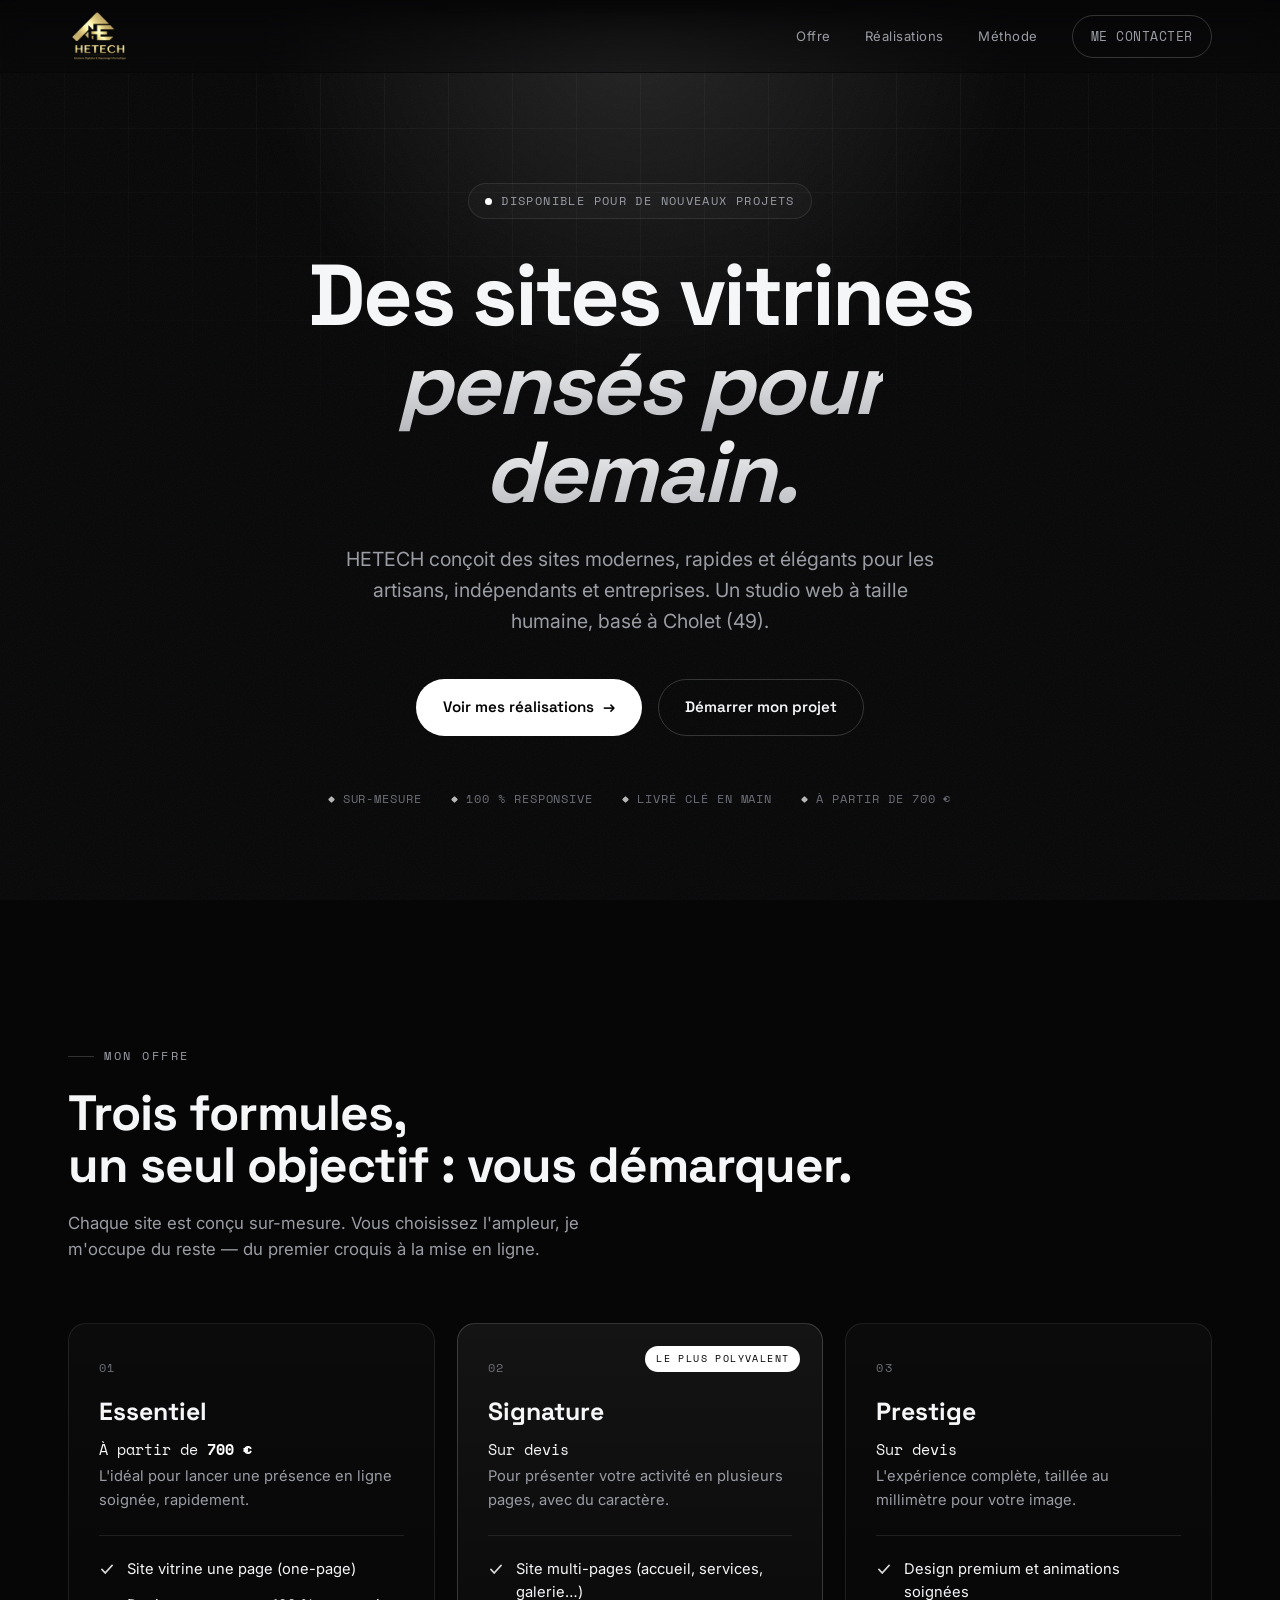
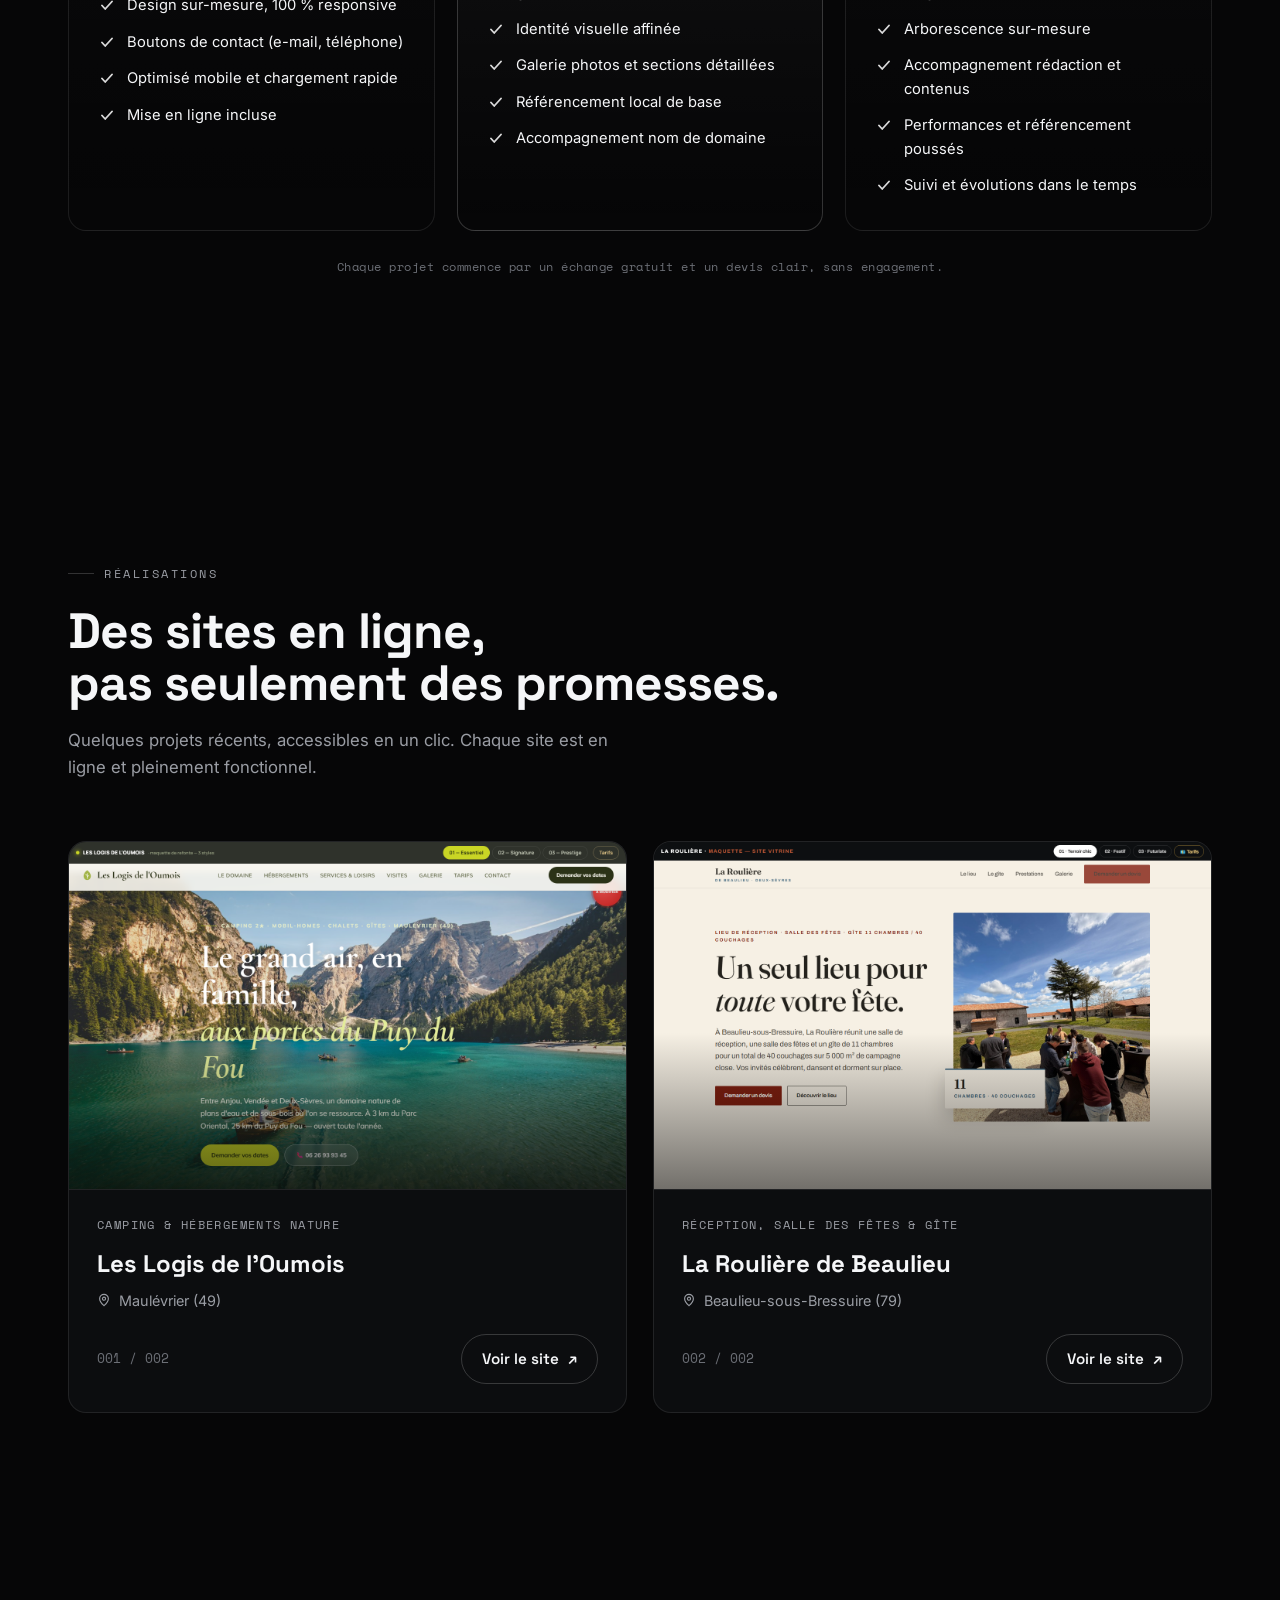
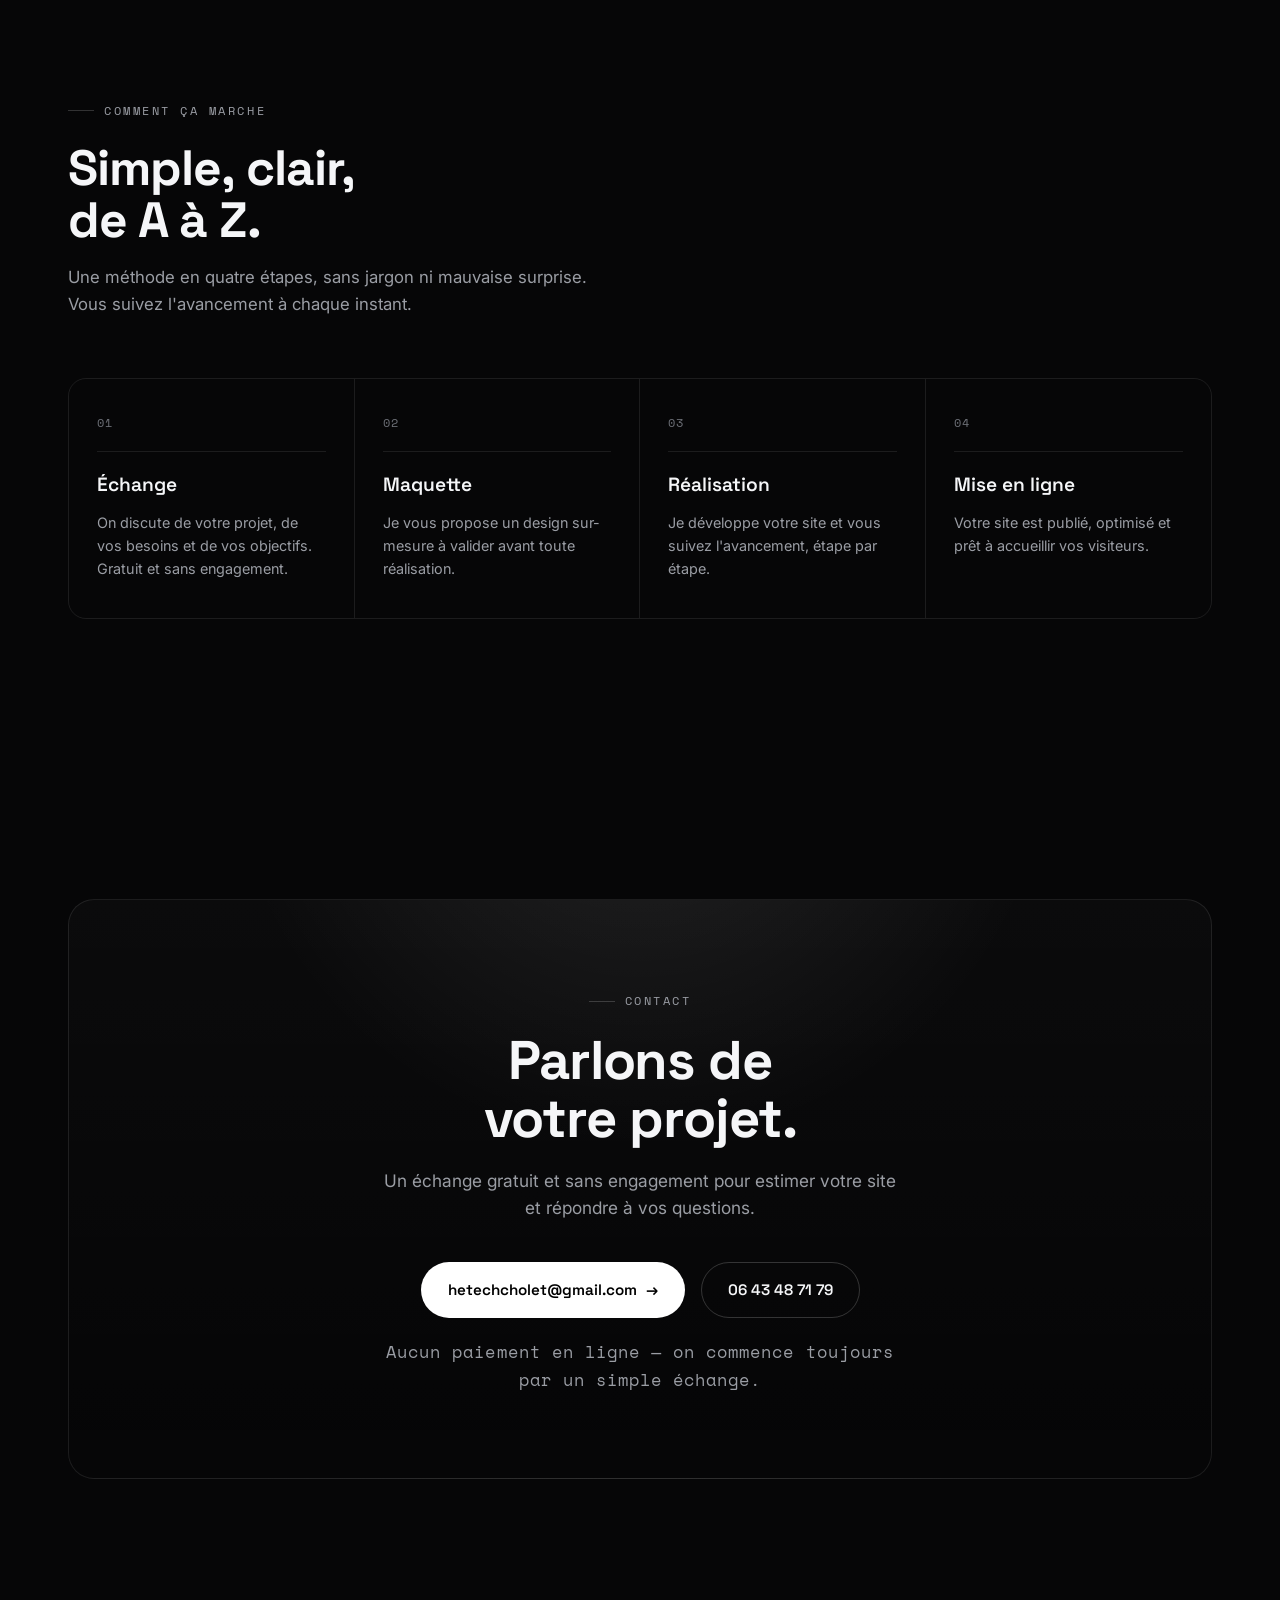
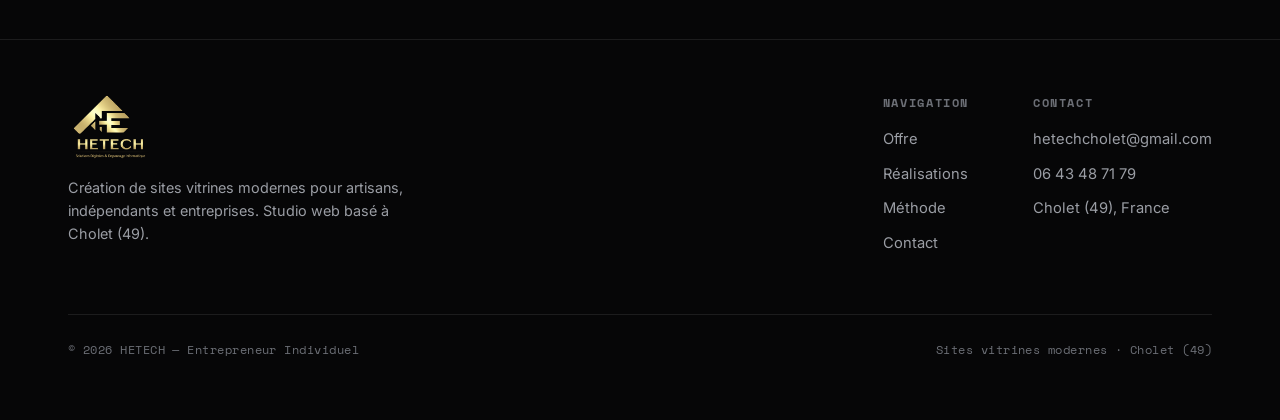
==== commit 84d361b4: "Domaine perso hetechweb.fr (CNAME + méta) Co-Authored-By: Claude Opus 4.8 <noreply@anthropic.com>" ====
--- a/index.html
+++ b/index.html
@@ -11,14 +11,14 @@
 <meta property="og:title" content="HETECH — Création de sites vitrines modernes">
 <meta property="og:description" content="Des sites vitrines pensés pour demain. Studio web à Cholet (49). À partir de 700 €.">
 <meta property="og:type" content="website">
-<meta property="og:url" content="https://nebuyr168.github.io/hetech/">
-<meta property="og:image" content="https://nebuyr168.github.io/hetech/images/og-image.png">
+<meta property="og:url" content="https://hetechweb.fr/">
+<meta property="og:image" content="https://hetechweb.fr/images/og-image.png">
 <meta property="og:image:width" content="1200">
 <meta property="og:image:height" content="630">
 <meta name="twitter:card" content="summary_large_image">
 <meta name="twitter:title" content="HETECH — Création de sites vitrines modernes">
 <meta name="twitter:description" content="Des sites vitrines pensés pour demain. Studio web à Cholet (49). À partir de 700 €.">
-<meta name="twitter:image" content="https://nebuyr168.github.io/hetech/images/og-image.png">
+<meta name="twitter:image" content="https://hetechweb.fr/images/og-image.png">
 <link rel="preconnect" href="https://fonts.googleapis.com">
 <link rel="preconnect" href="https://fonts.gstatic.com" crossorigin>
 <link href="https://fonts.googleapis.com/css2?family=Space+Grotesk:wght@400;500;600;700&family=Inter:wght@400;500;600&family=Space+Mono:wght@400;700&display=swap" rel="stylesheet">
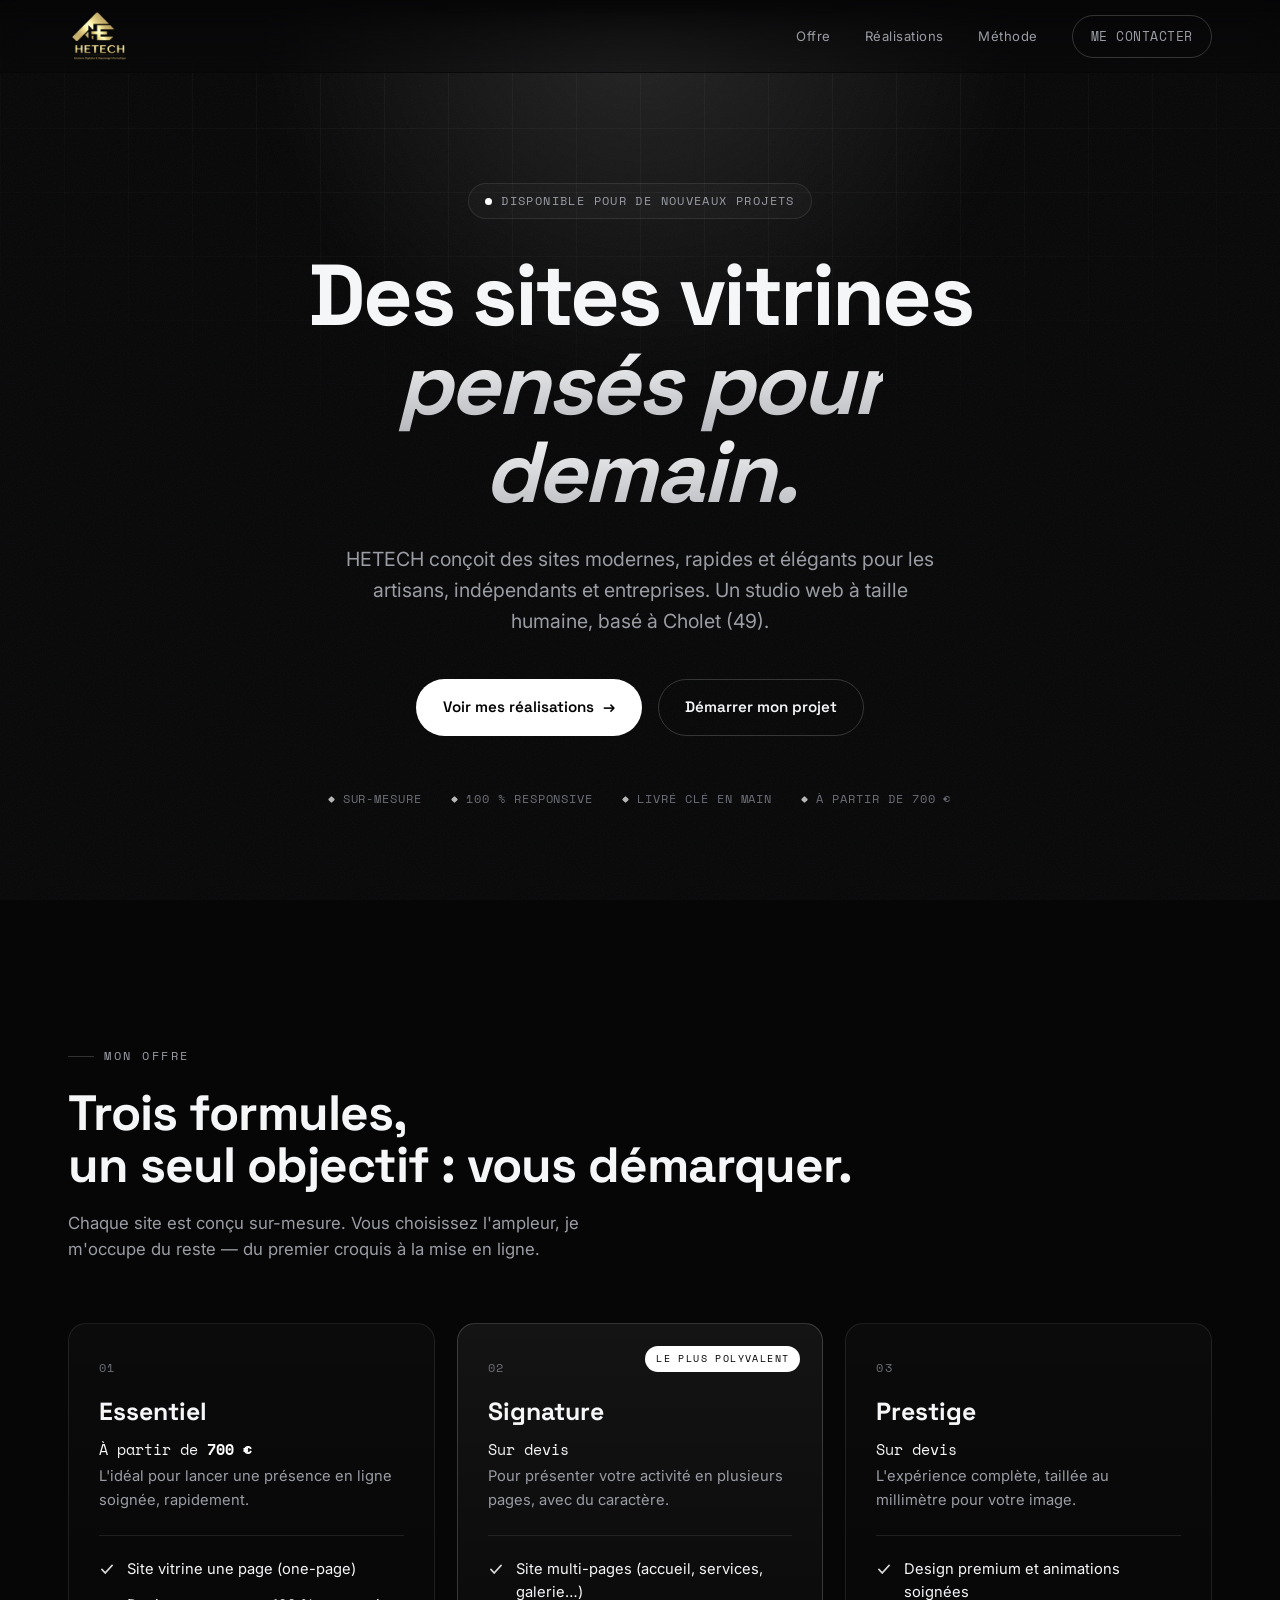
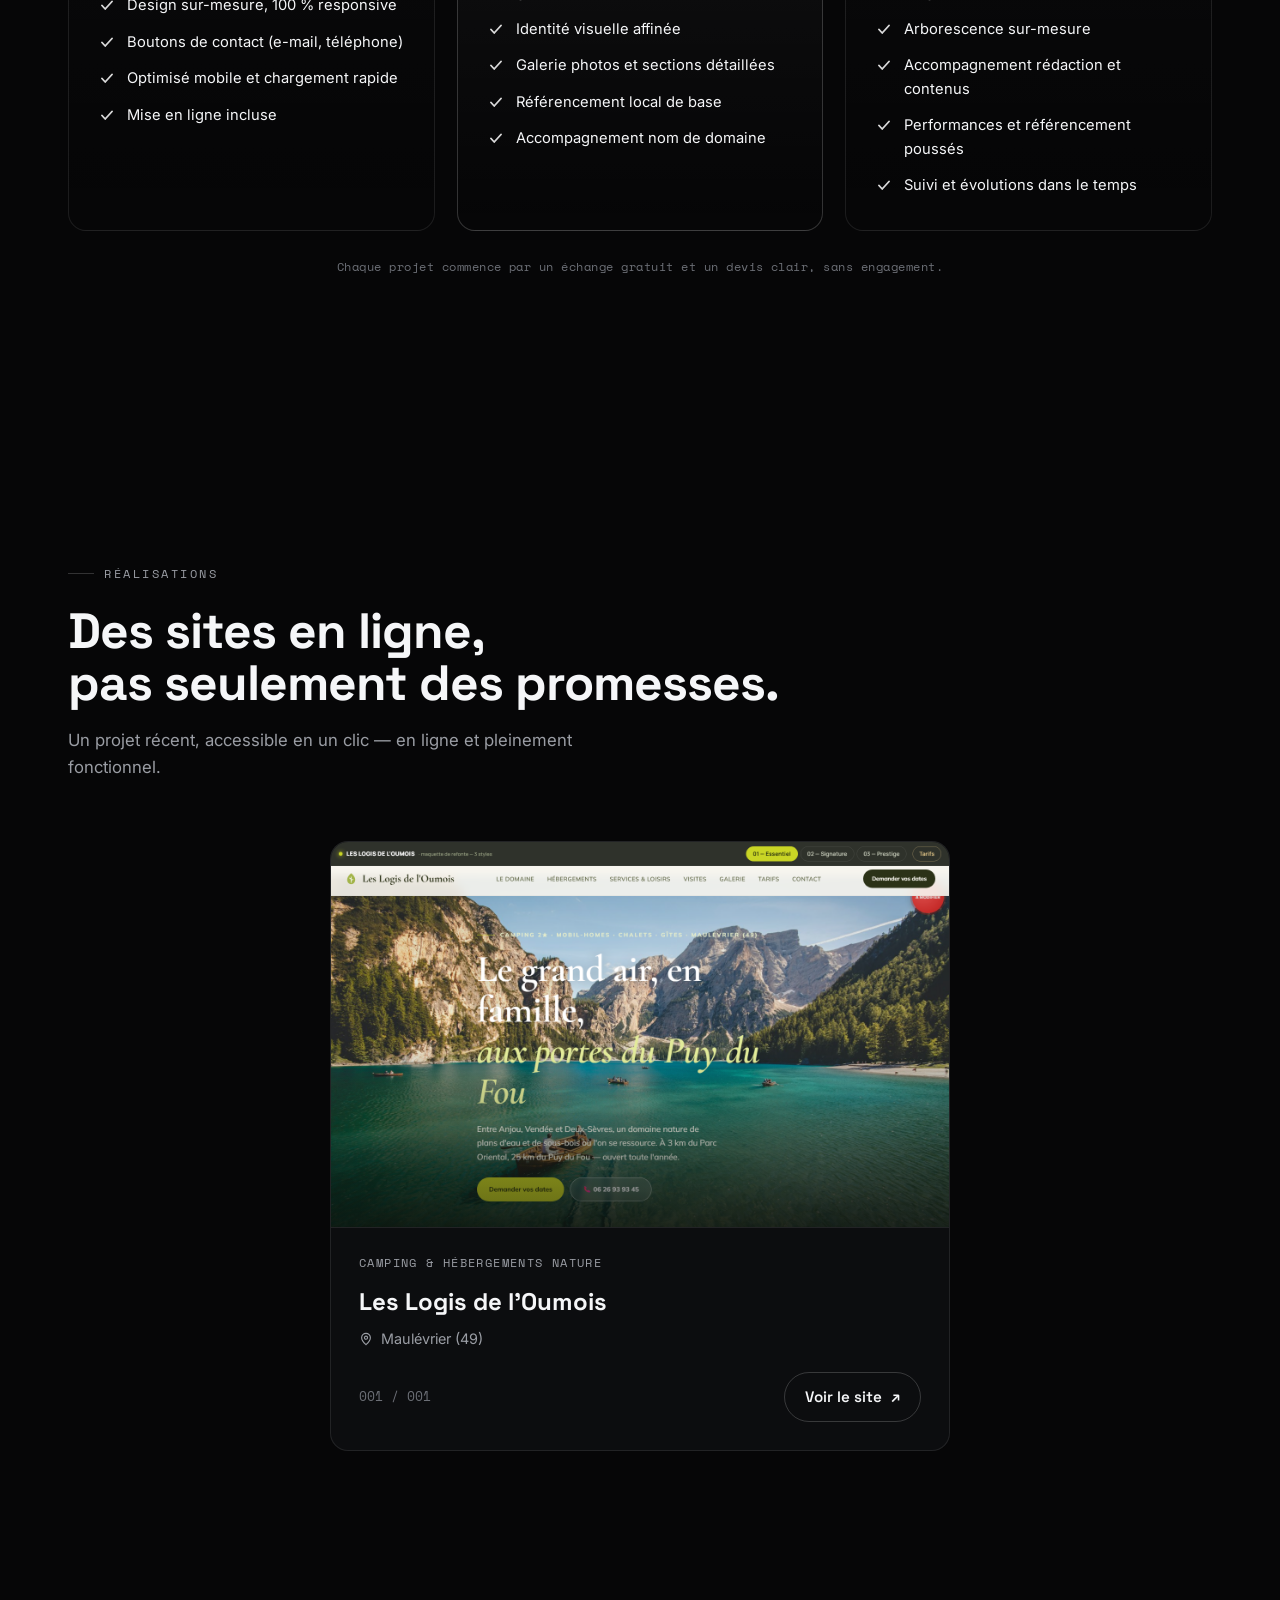
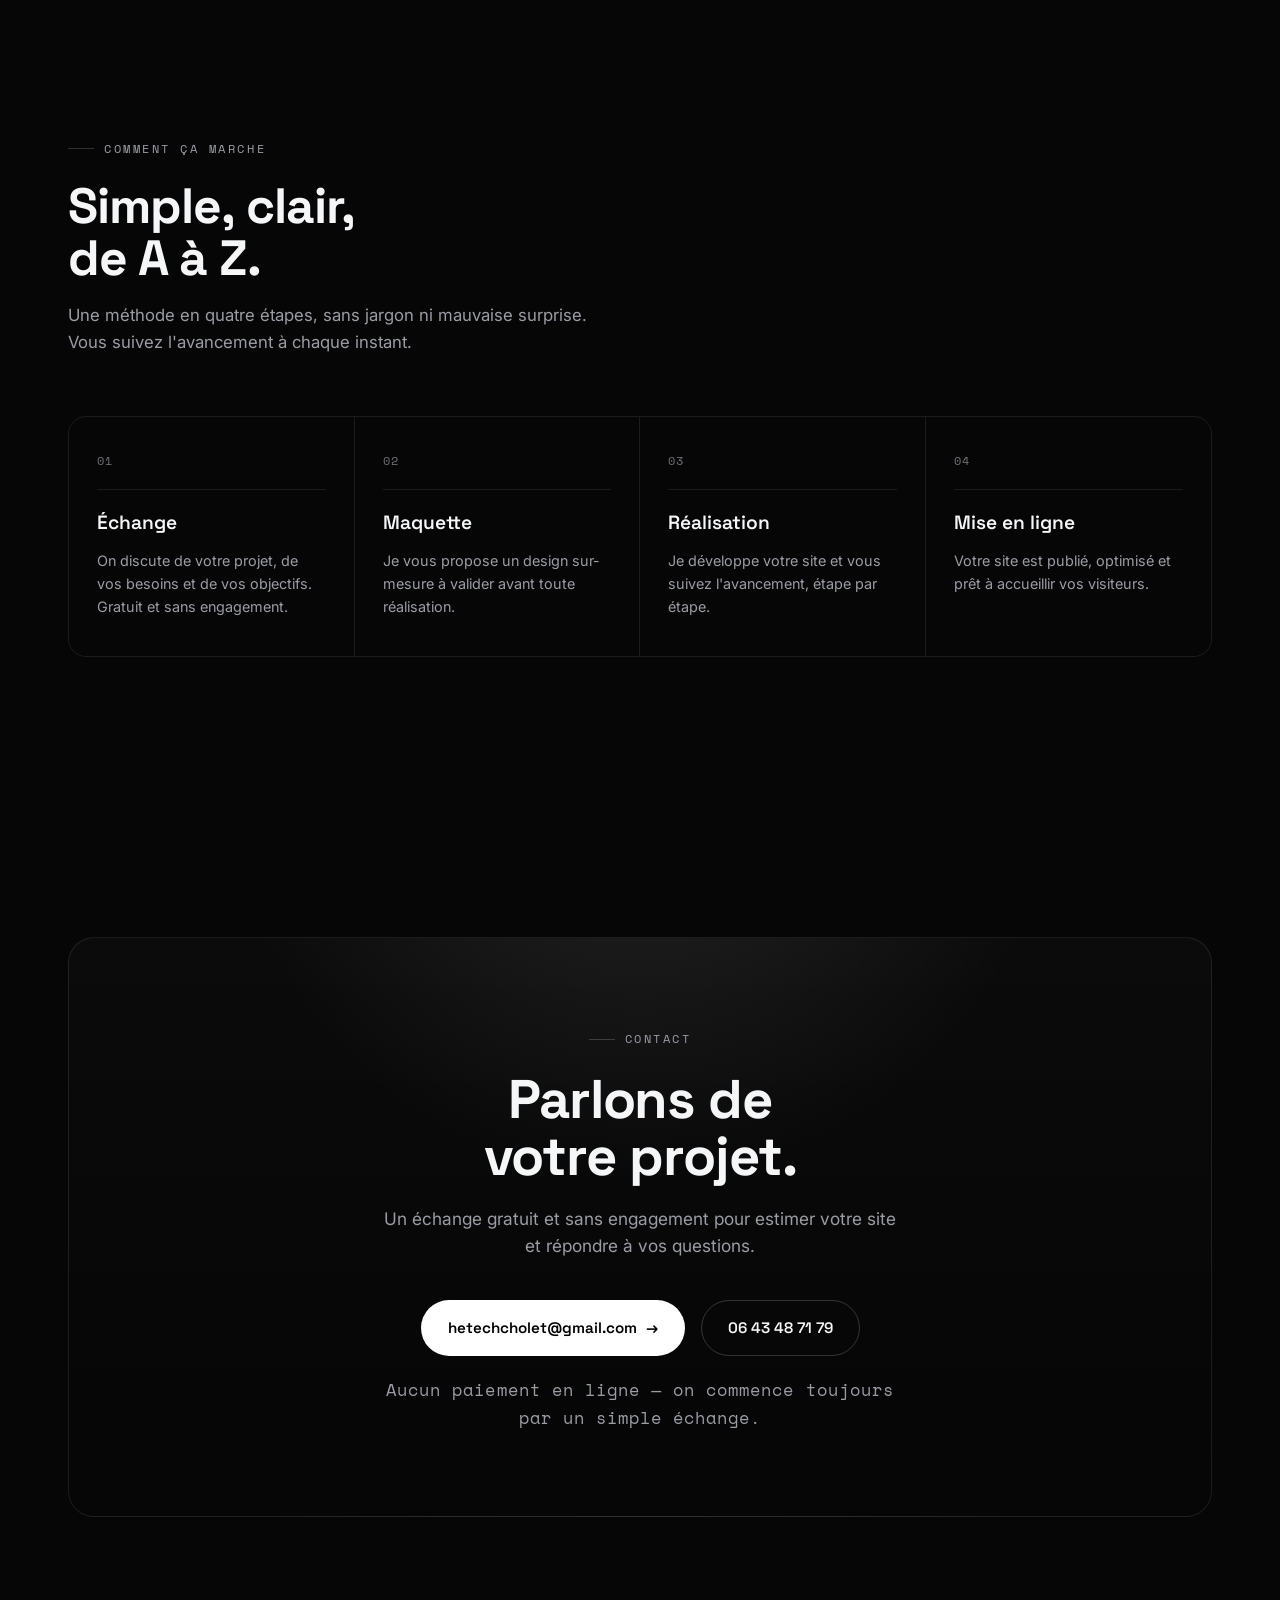
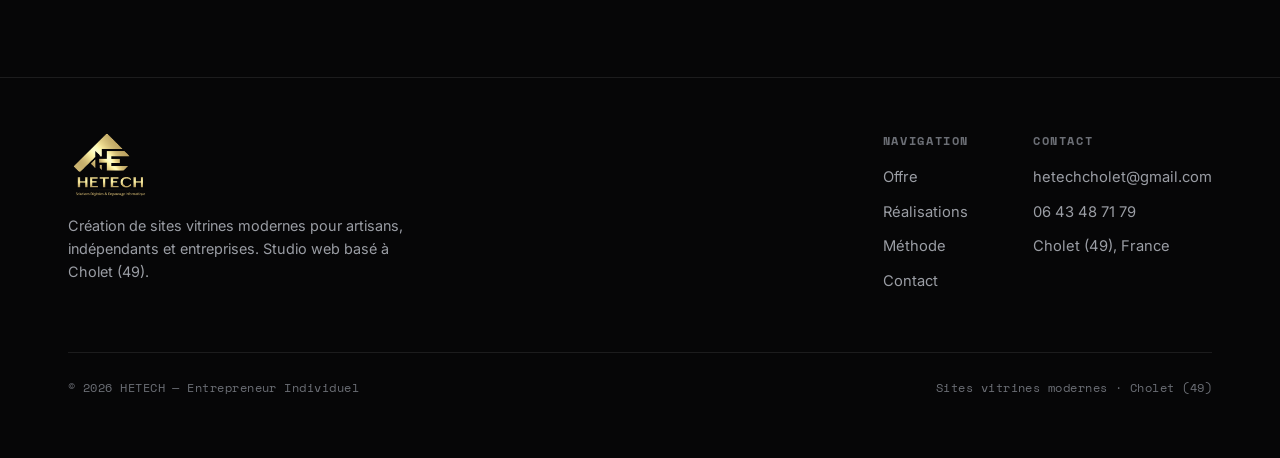
==== commit 1a7bf898: "Réalisations : retire La Roulière de Beaulieu (offre refusée) Conserve Les Logis de l'Oumois en cart" ====
--- a/index.html
+++ b/index.html
@@ -196,6 +196,7 @@
 
   /* ---------- Réalisations ---------- */
   .works{display:grid;grid-template-columns:repeat(2,1fr);gap:26px}
+  .works.solo{display:block;max-width:620px;margin:0 auto}
   .work{
     border:1px solid var(--line);border-radius:var(--radius);overflow:hidden;background:var(--bg-2);transition:.3s;
     display:flex;flex-direction:column;
@@ -403,10 +404,10 @@
         <div class="section-head reveal">
           <span class="kicker">Réalisations</span>
           <h2 class="section-title">Des sites en ligne,<br>pas seulement des promesses.</h2>
-          <p class="section-lead">Quelques projets récents, accessibles en un clic. Chaque site est en ligne et pleinement fonctionnel.</p>
-        </div>
-
-        <div class="works">
+          <p class="section-lead">Un projet récent, accessible en un clic — en ligne et pleinement fonctionnel.</p>
+        </div>
+
+        <div class="works solo">
           <article class="work reveal" data-d="1">
             <div class="work-shot">
               <img src="images/logis-oumois.png" alt="Aperçu du site Les Logis de l'Oumois réalisé par HETECH" loading="lazy" width="1440" height="900">
@@ -419,26 +420,8 @@
                 Maulévrier (49)
               </p>
               <div class="work-foot">
-                <span class="work-index">001 / 002</span>
+                <span class="work-index">001 / 001</span>
                 <a class="link-site" href="https://nebuyr168.github.io/logis-oumois/" target="_blank" rel="noopener">Voir le site <span class="arrow">↗</span></a>
-              </div>
-            </div>
-          </article>
-
-          <article class="work reveal" data-d="2">
-            <div class="work-shot">
-              <img src="images/gite-la-rouliere.png" alt="Aperçu du site La Roulière de Beaulieu réalisé par HETECH" loading="lazy" width="1440" height="900">
-            </div>
-            <div class="work-body">
-              <span class="work-sector">Réception, salle des fêtes &amp; gîte</span>
-              <h3>La Roulière de Beaulieu</h3>
-              <p class="work-loc">
-                <svg width="14" height="14" viewBox="0 0 16 16" fill="none"><path d="M8 1.5c-2.8 0-5 2.2-5 5 0 3.6 5 8 5 8s5-4.4 5-8c0-2.8-2.2-5-5-5z" stroke="currentColor" stroke-width="1.3"/><circle cx="8" cy="6.5" r="1.8" stroke="currentColor" stroke-width="1.3"/></svg>
-                Beaulieu-sous-Bressuire (79)
-              </p>
-              <div class="work-foot">
-                <span class="work-index">002 / 002</span>
-                <a class="link-site" href="https://nebuyr168.github.io/gite-la-rouliere/" target="_blank" rel="noopener">Voir le site <span class="arrow">↗</span></a>
               </div>
             </div>
           </article>
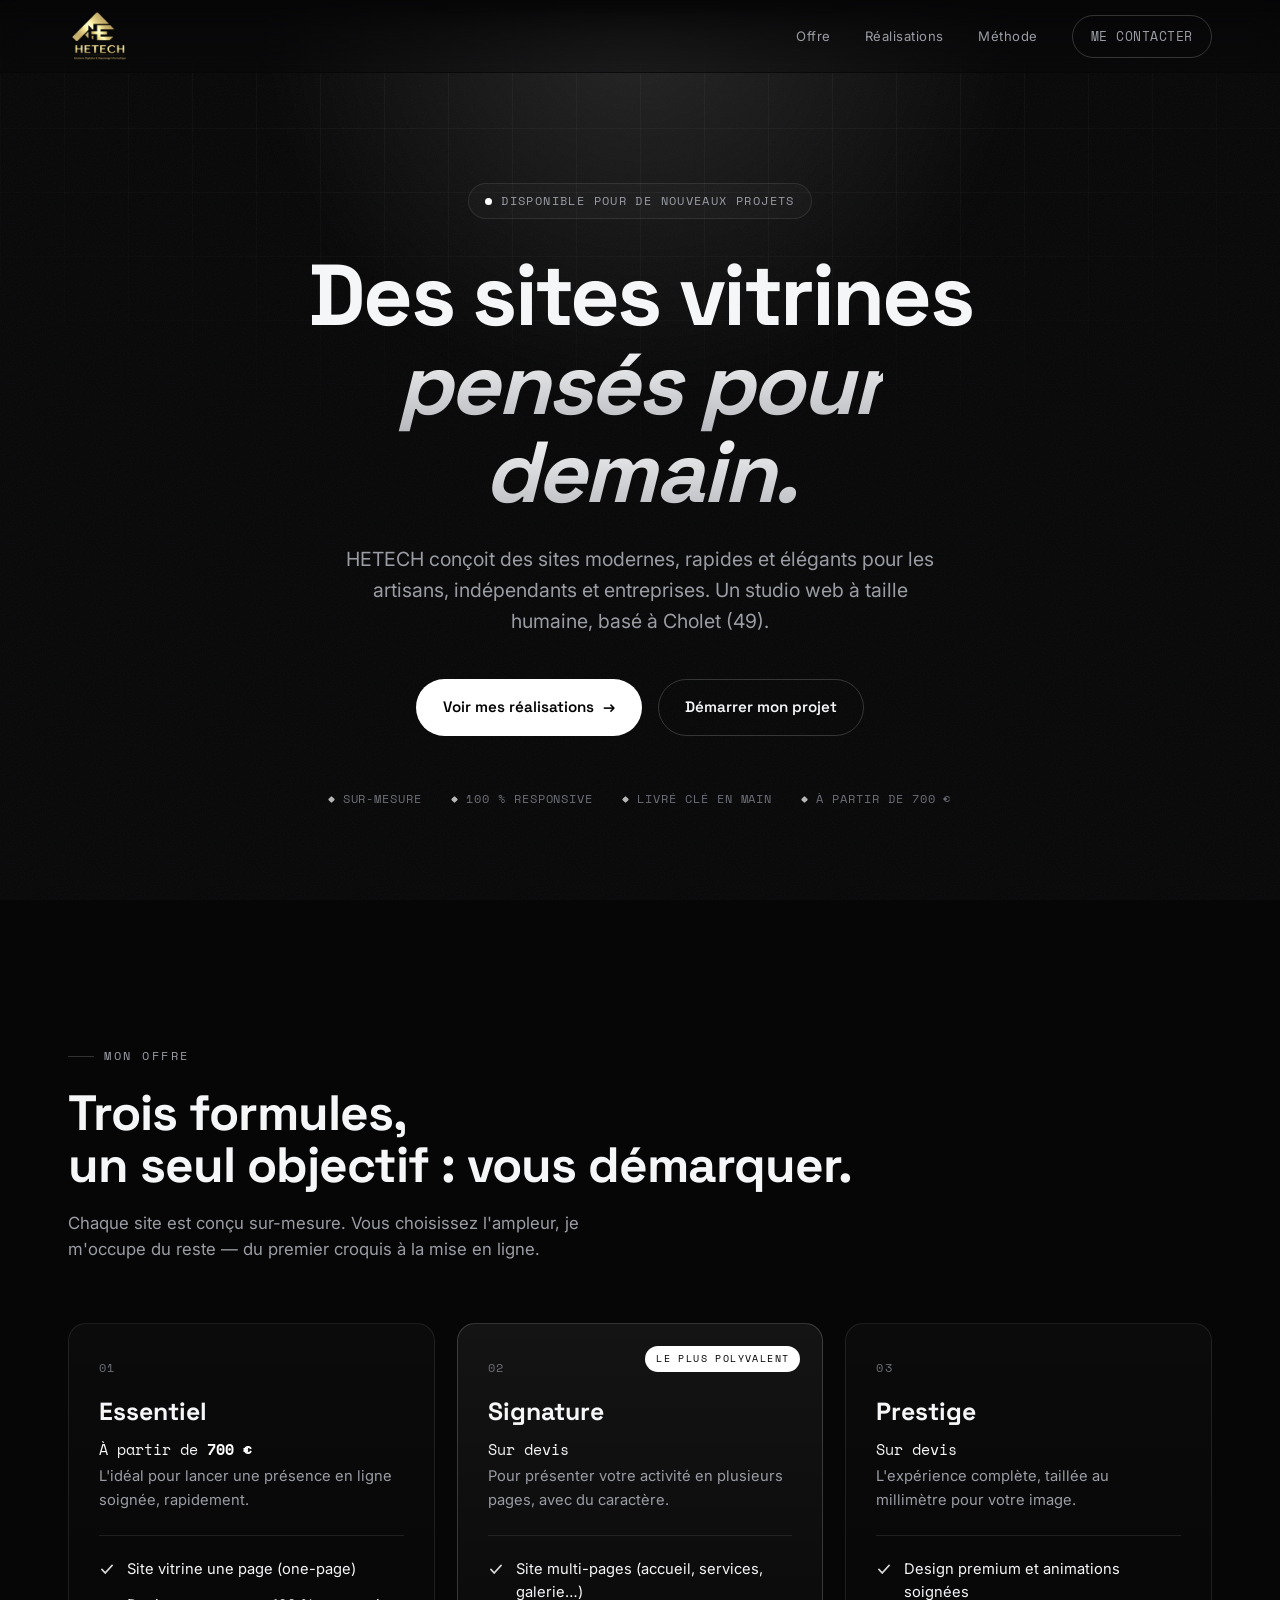
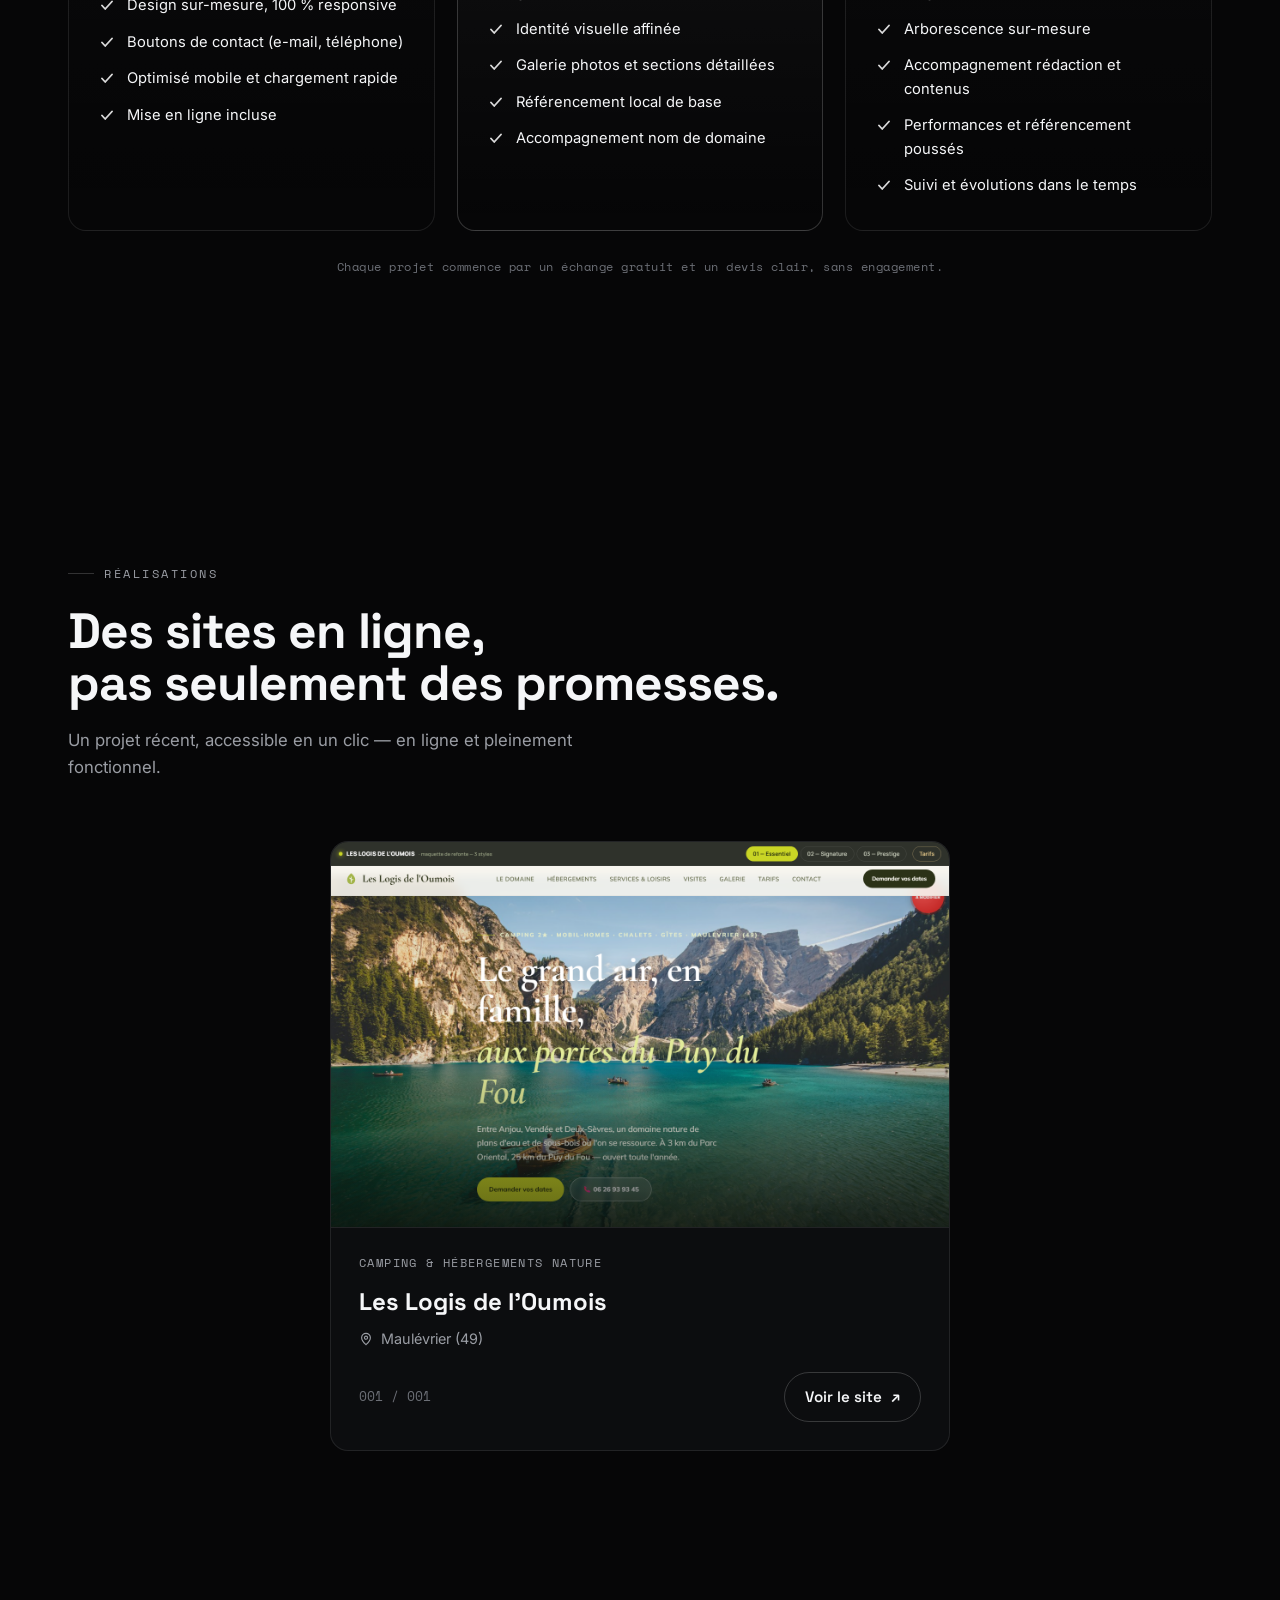
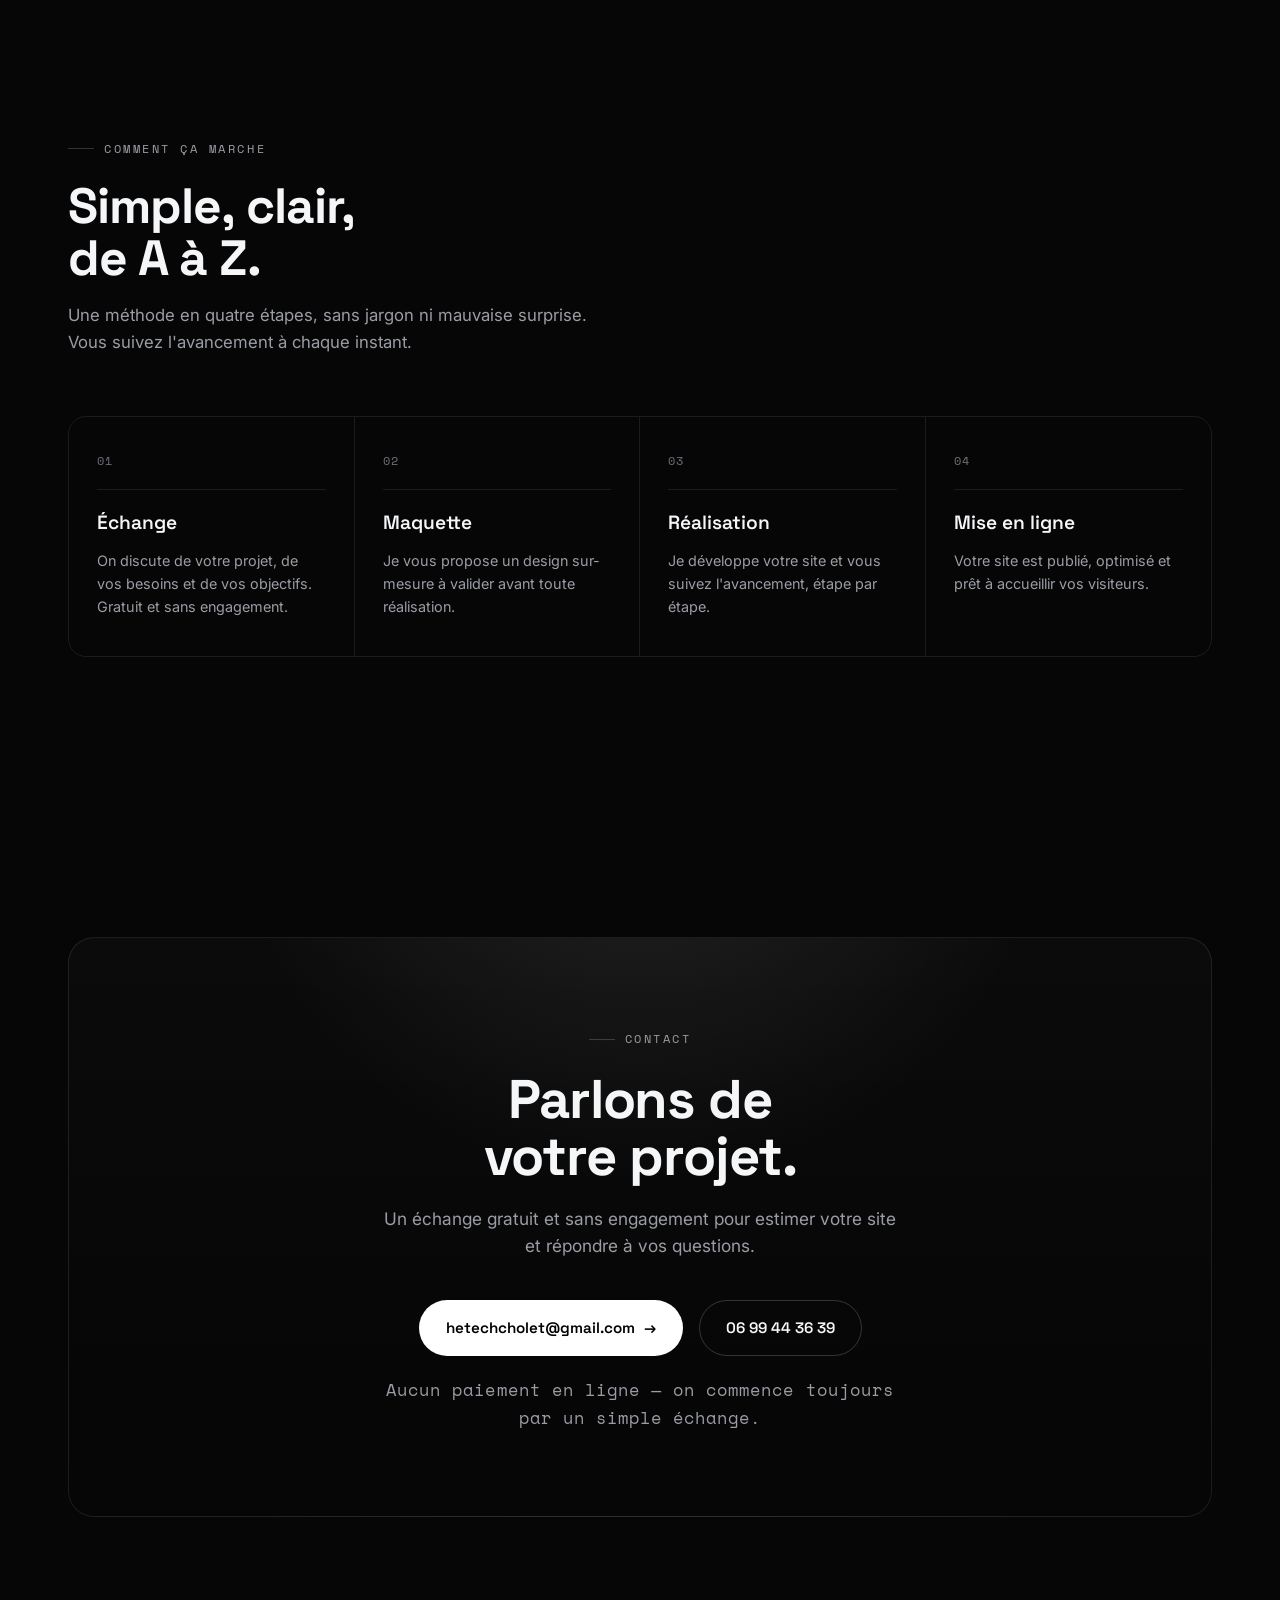
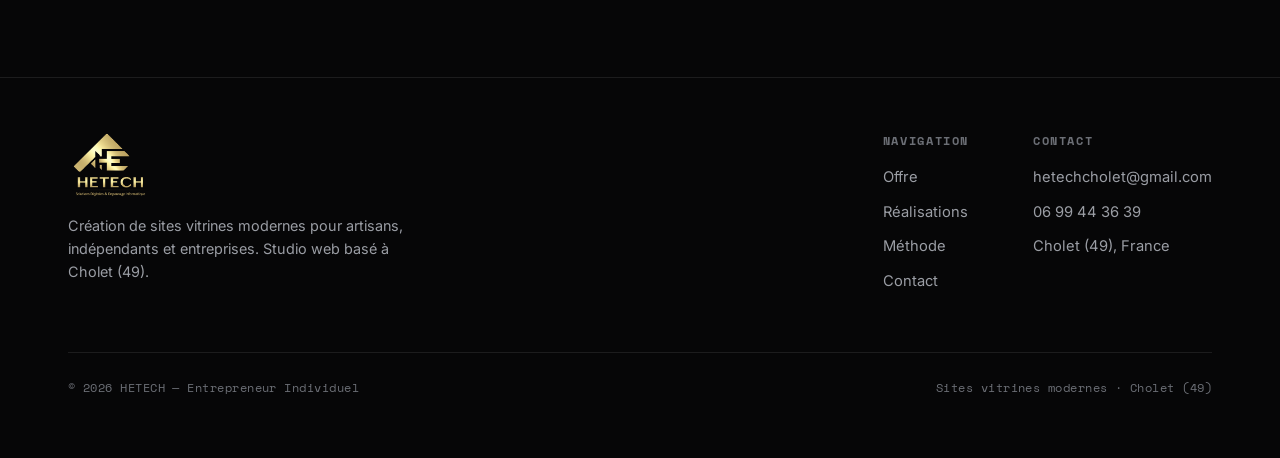
==== commit eeae0c71: "Contact : met à jour le numéro de téléphone (06 99 44 36 39) Co-Authored-By: Claude Opus 4.8 <norepl" ====
--- a/index.html
+++ b/index.html
@@ -476,7 +476,7 @@
           <p>Un échange gratuit et sans engagement pour estimer votre site et répondre à vos questions.</p>
           <div class="contact-actions">
             <a href="mailto:hetechcholet@gmail.com" class="btn btn-primary">hetechcholet@gmail.com <span class="arrow">→</span></a>
-            <a href="tel:+33643487179" class="btn btn-ghost">06 43 48 71 79</a>
+            <a href="tel:+33699443639" class="btn btn-ghost">06 99 44 36 39</a>
           </div>
           <p class="contact-note">Aucun paiement en ligne — on commence toujours par un simple échange.</p>
         </div>
@@ -505,7 +505,7 @@
           <div class="foot-col">
             <h4>Contact</h4>
             <a href="mailto:hetechcholet@gmail.com">hetechcholet@gmail.com</a>
-            <a href="tel:+33643487179">06 43 48 71 79</a>
+            <a href="tel:+33699443639">06 99 44 36 39</a>
             <span>Cholet (49), France</span>
           </div>
         </div>
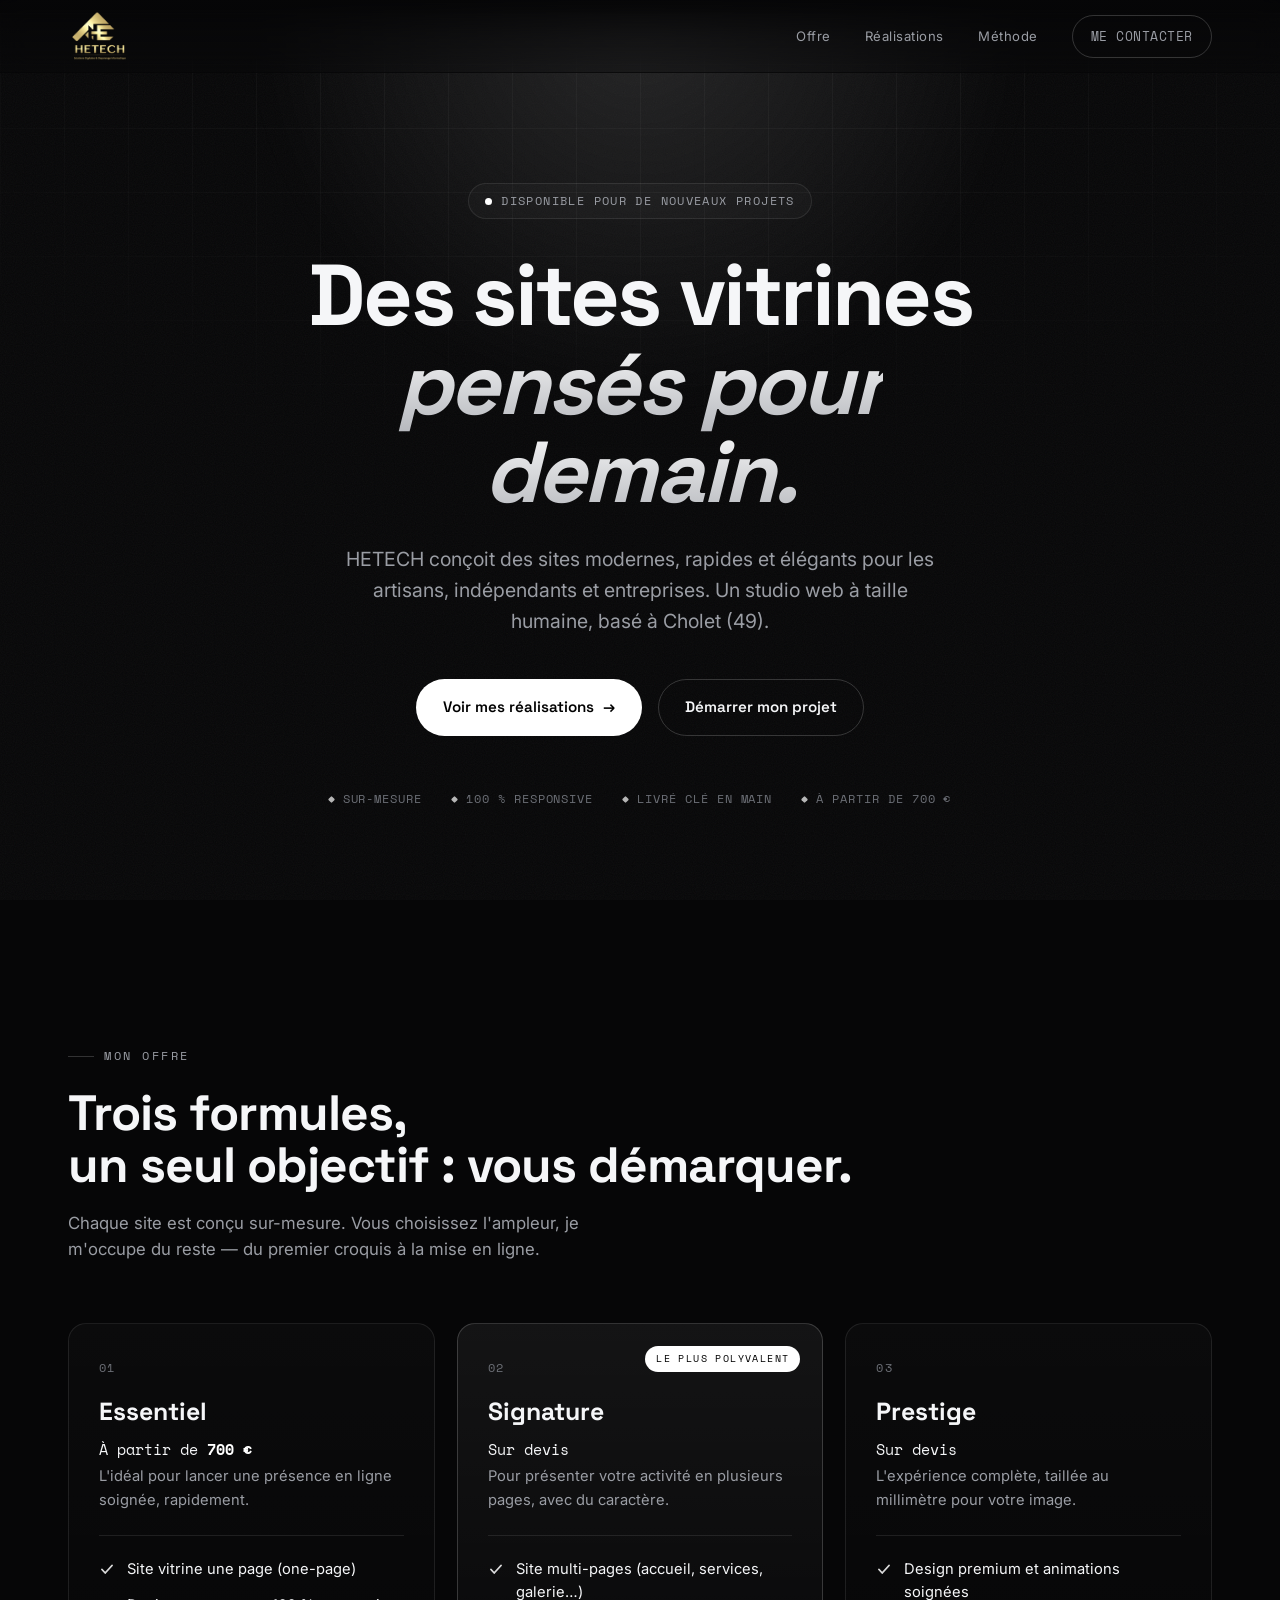
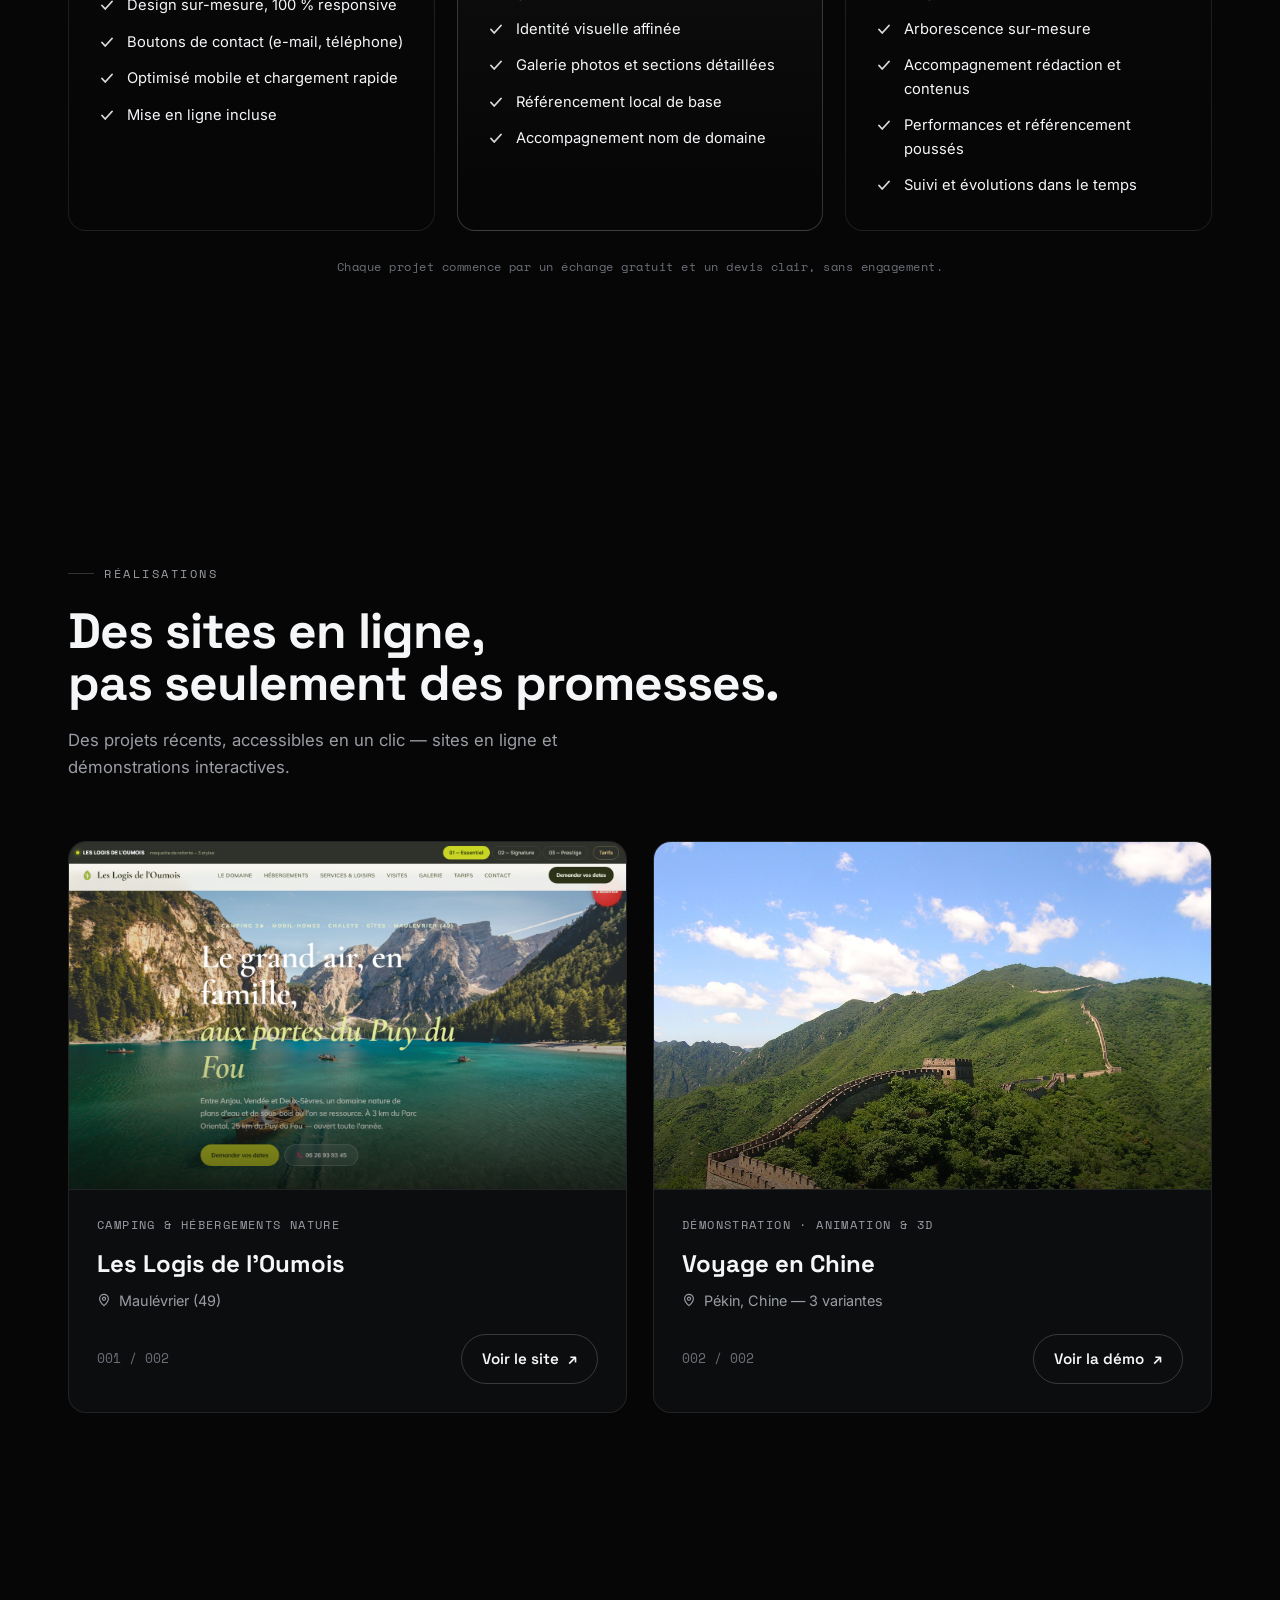
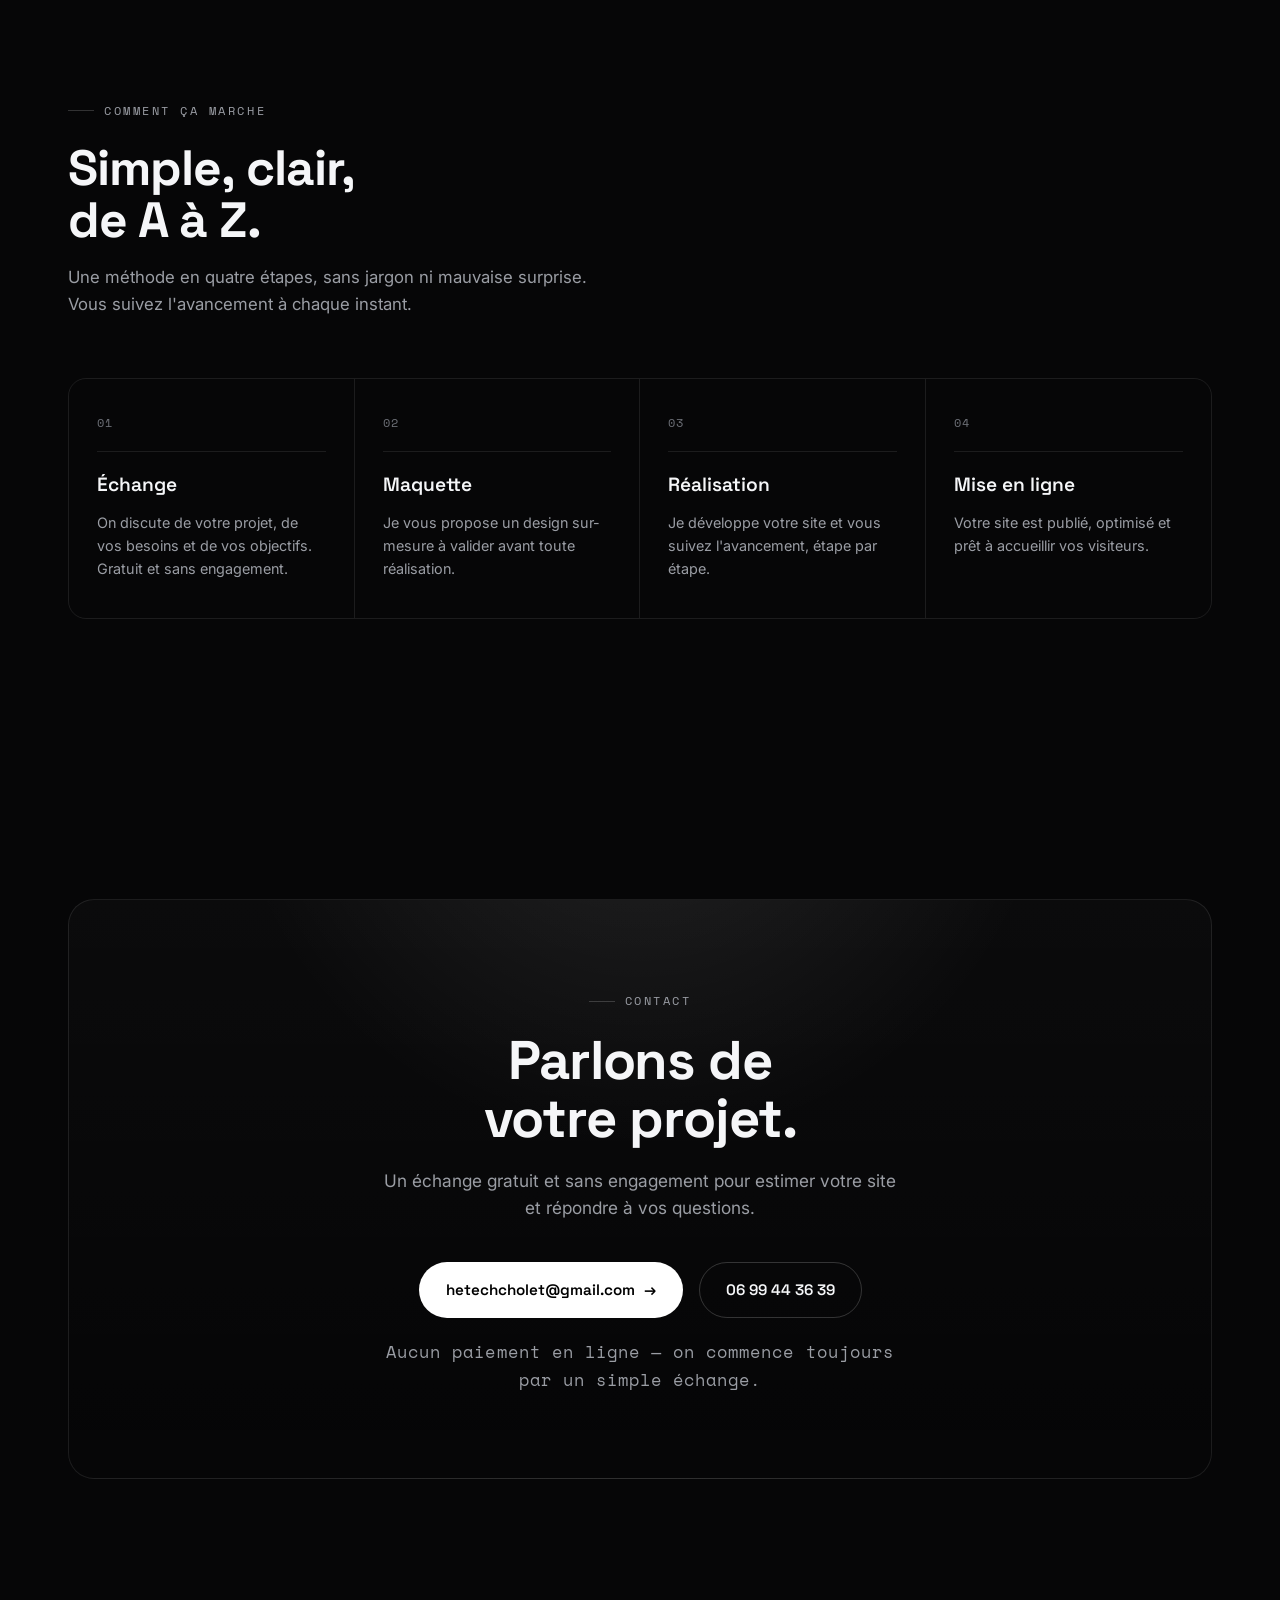
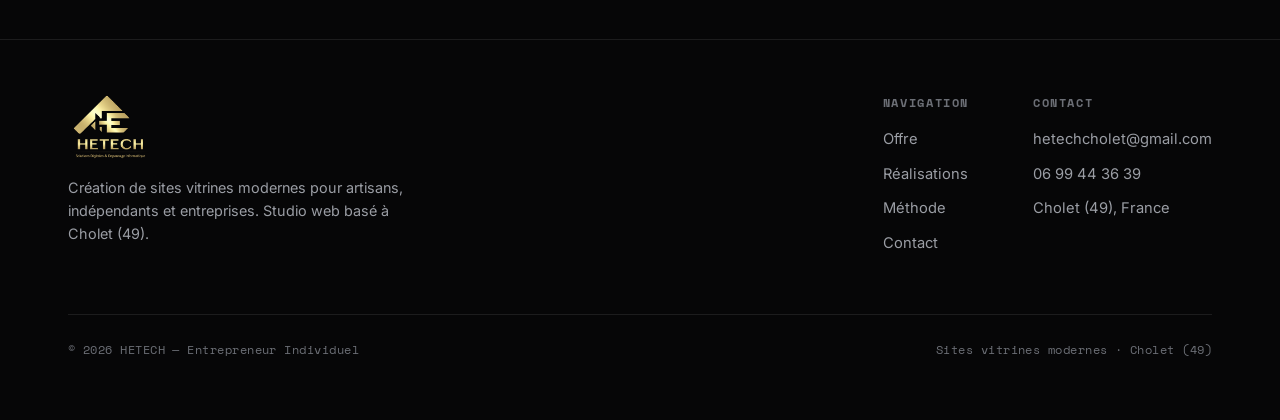
==== commit 04c23df5: "Ajout réalisation « Voyage en Chine » (démo 3D, 3 variantes) - Nouvelle section chine-voyage/ : v1 (" ====
--- a/index.html
+++ b/index.html
@@ -404,10 +404,10 @@
         <div class="section-head reveal">
           <span class="kicker">Réalisations</span>
           <h2 class="section-title">Des sites en ligne,<br>pas seulement des promesses.</h2>
-          <p class="section-lead">Un projet récent, accessible en un clic — en ligne et pleinement fonctionnel.</p>
-        </div>
-
-        <div class="works solo">
+          <p class="section-lead">Des projets récents, accessibles en un clic — sites en ligne et démonstrations interactives.</p>
+        </div>
+
+        <div class="works">
           <article class="work reveal" data-d="1">
             <div class="work-shot">
               <img src="images/logis-oumois.png" alt="Aperçu du site Les Logis de l'Oumois réalisé par HETECH" loading="lazy" width="1440" height="900">
@@ -420,8 +420,26 @@
                 Maulévrier (49)
               </p>
               <div class="work-foot">
-                <span class="work-index">001 / 001</span>
+                <span class="work-index">001 / 002</span>
                 <a class="link-site" href="https://nebuyr168.github.io/logis-oumois/" target="_blank" rel="noopener">Voir le site <span class="arrow">↗</span></a>
+              </div>
+            </div>
+          </article>
+
+          <article class="work reveal" data-d="2">
+            <div class="work-shot">
+              <img src="images/chine-voyage.jpg" alt="Aperçu de la démonstration 3D « Voyage en Chine » réalisée par HETECH" loading="lazy" width="1440" height="900">
+            </div>
+            <div class="work-body">
+              <span class="work-sector">Démonstration · Animation &amp; 3D</span>
+              <h3>Voyage en Chine</h3>
+              <p class="work-loc">
+                <svg width="14" height="14" viewBox="0 0 16 16" fill="none"><path d="M8 1.5c-2.8 0-5 2.2-5 5 0 3.6 5 8 5 8s5-4.4 5-8c0-2.8-2.2-5-5-5z" stroke="currentColor" stroke-width="1.3"/><circle cx="8" cy="6.5" r="1.8" stroke="currentColor" stroke-width="1.3"/></svg>
+                Pékin, Chine — 3 variantes
+              </p>
+              <div class="work-foot">
+                <span class="work-index">002 / 002</span>
+                <a class="link-site" href="chine-voyage/" target="_blank" rel="noopener">Voir la démo <span class="arrow">↗</span></a>
               </div>
             </div>
           </article>
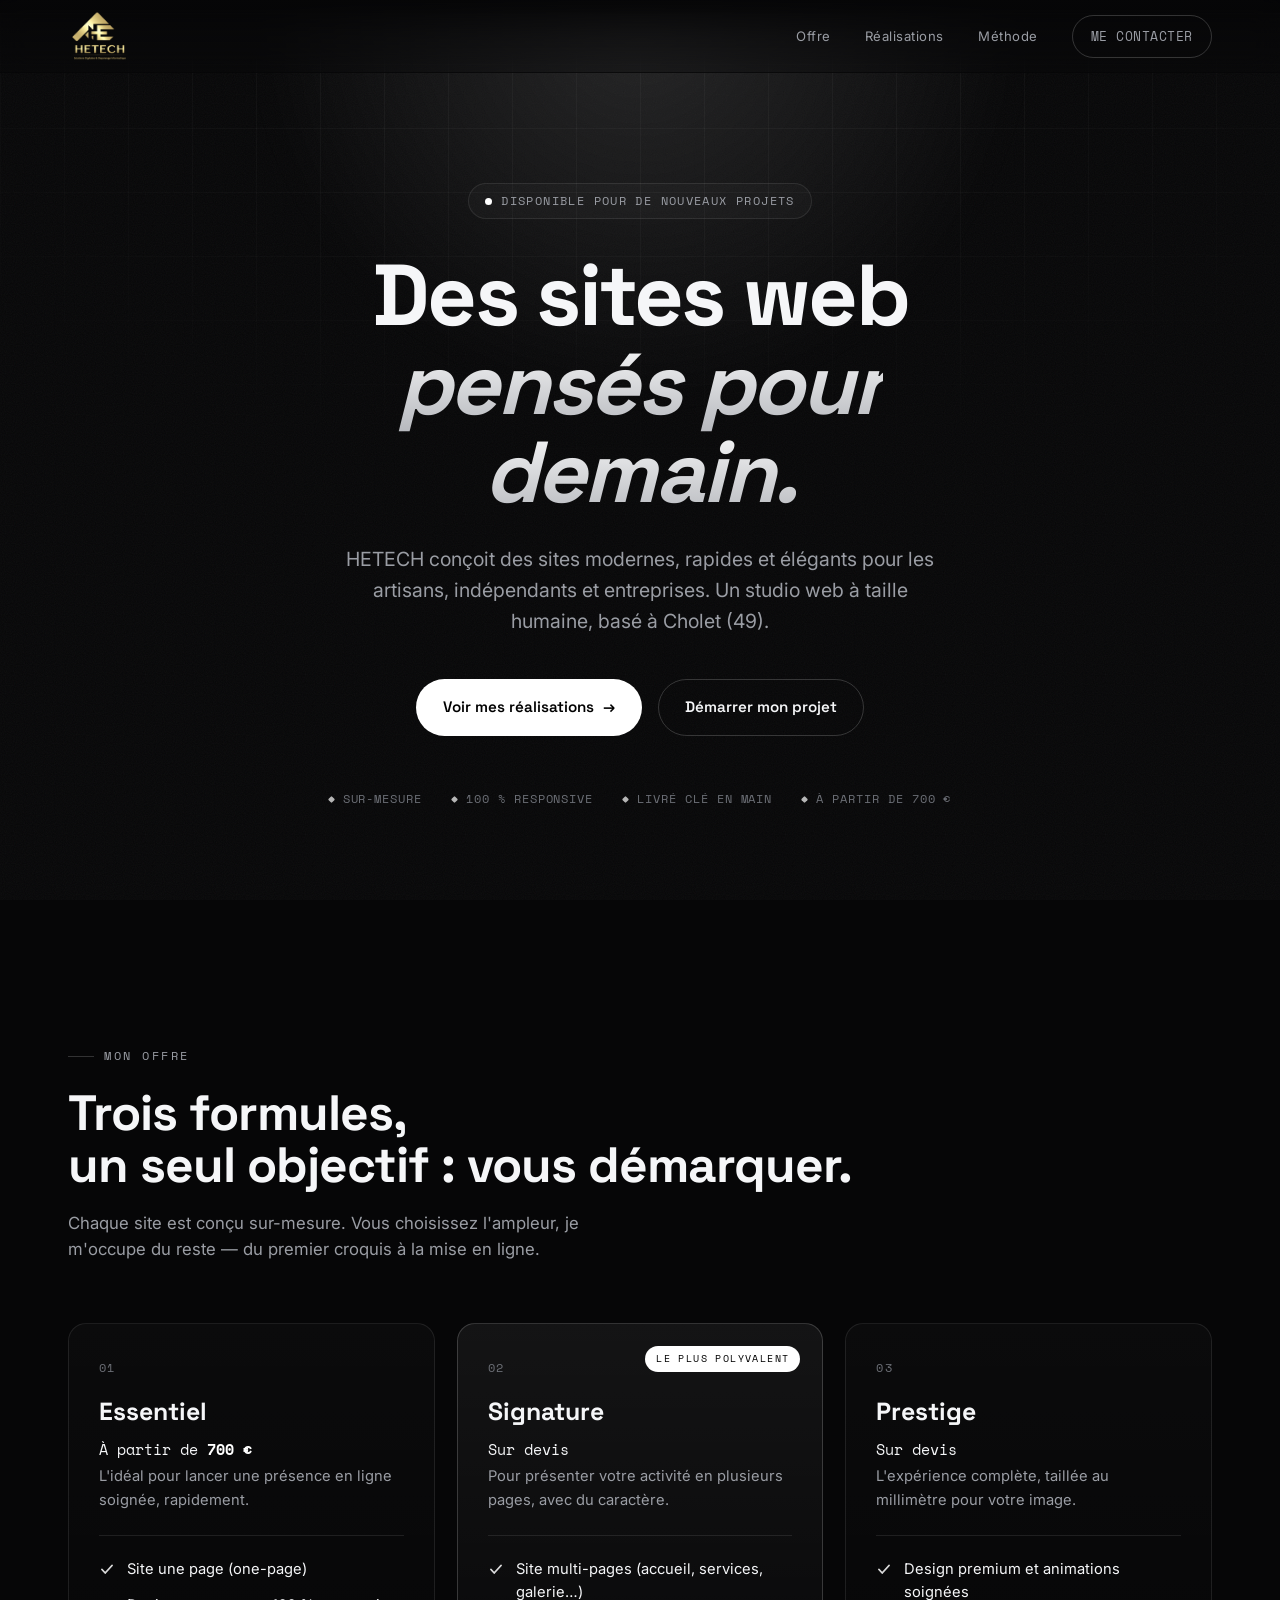
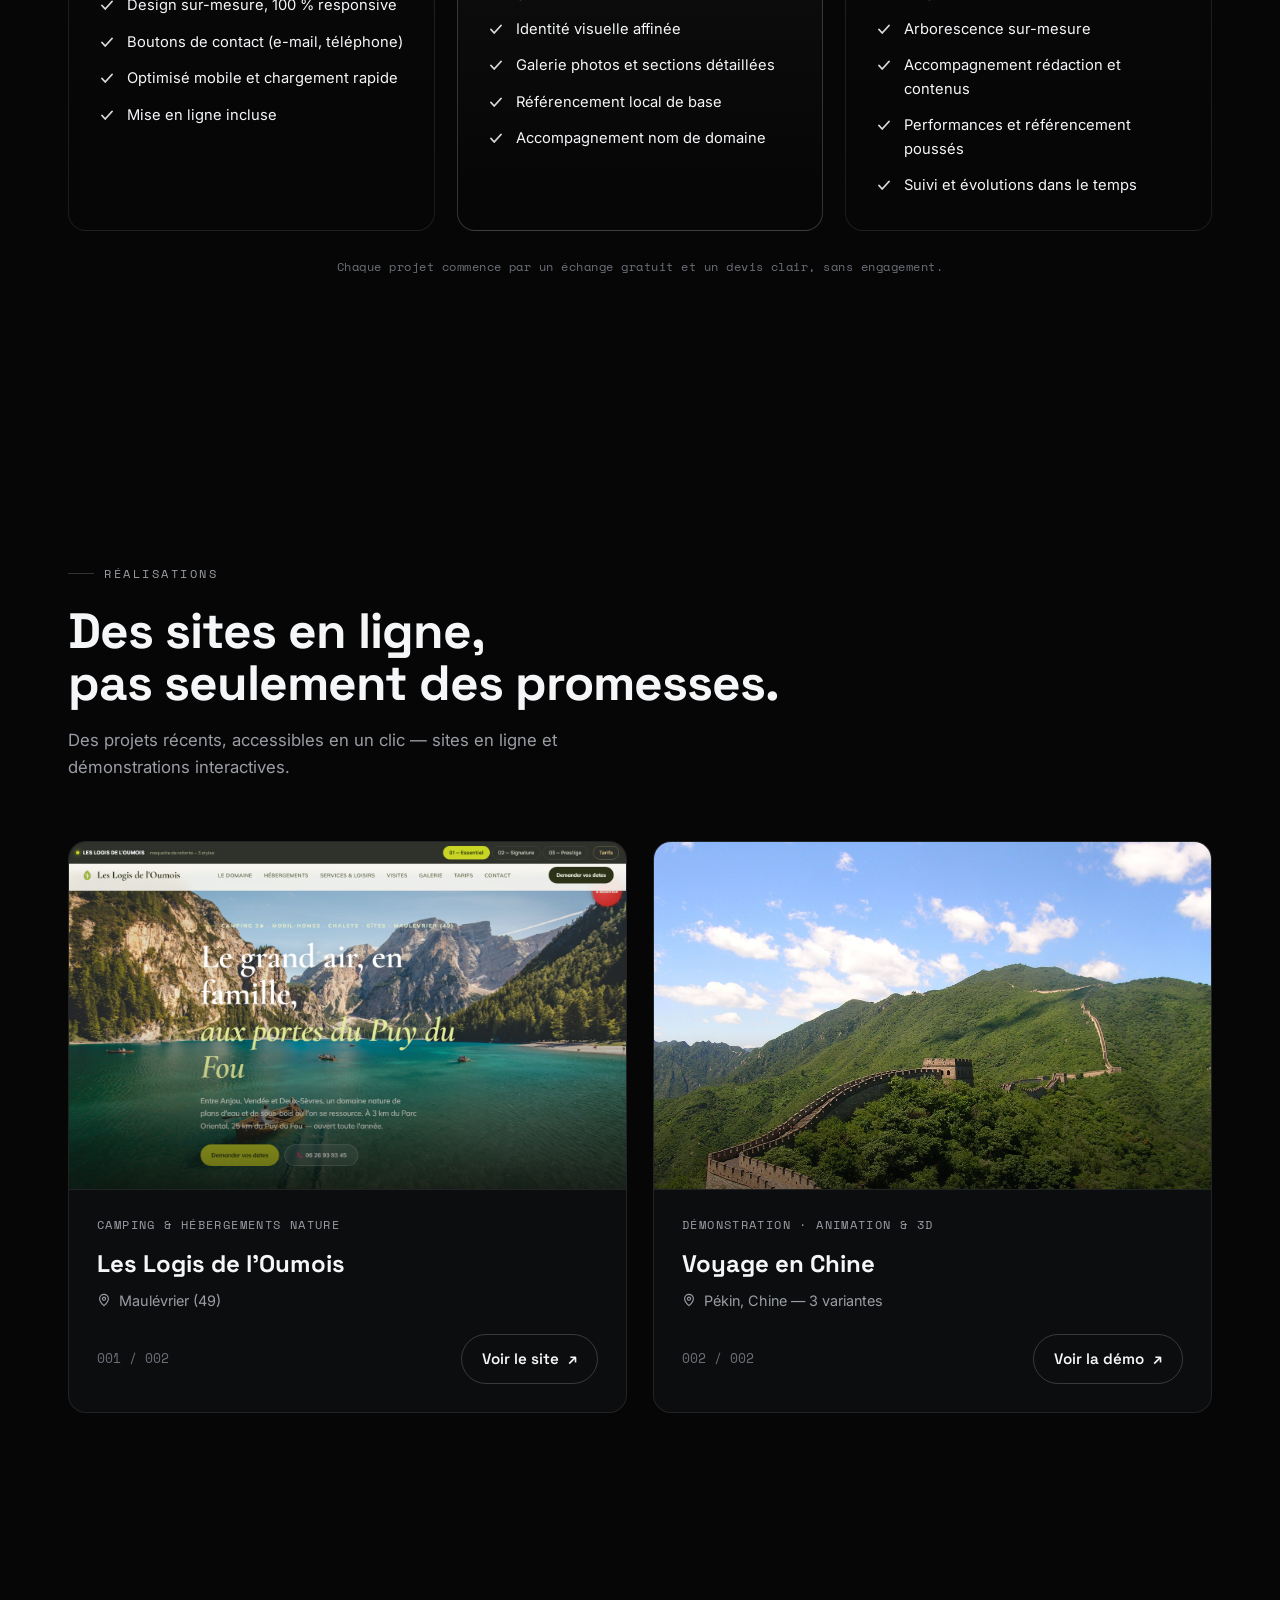
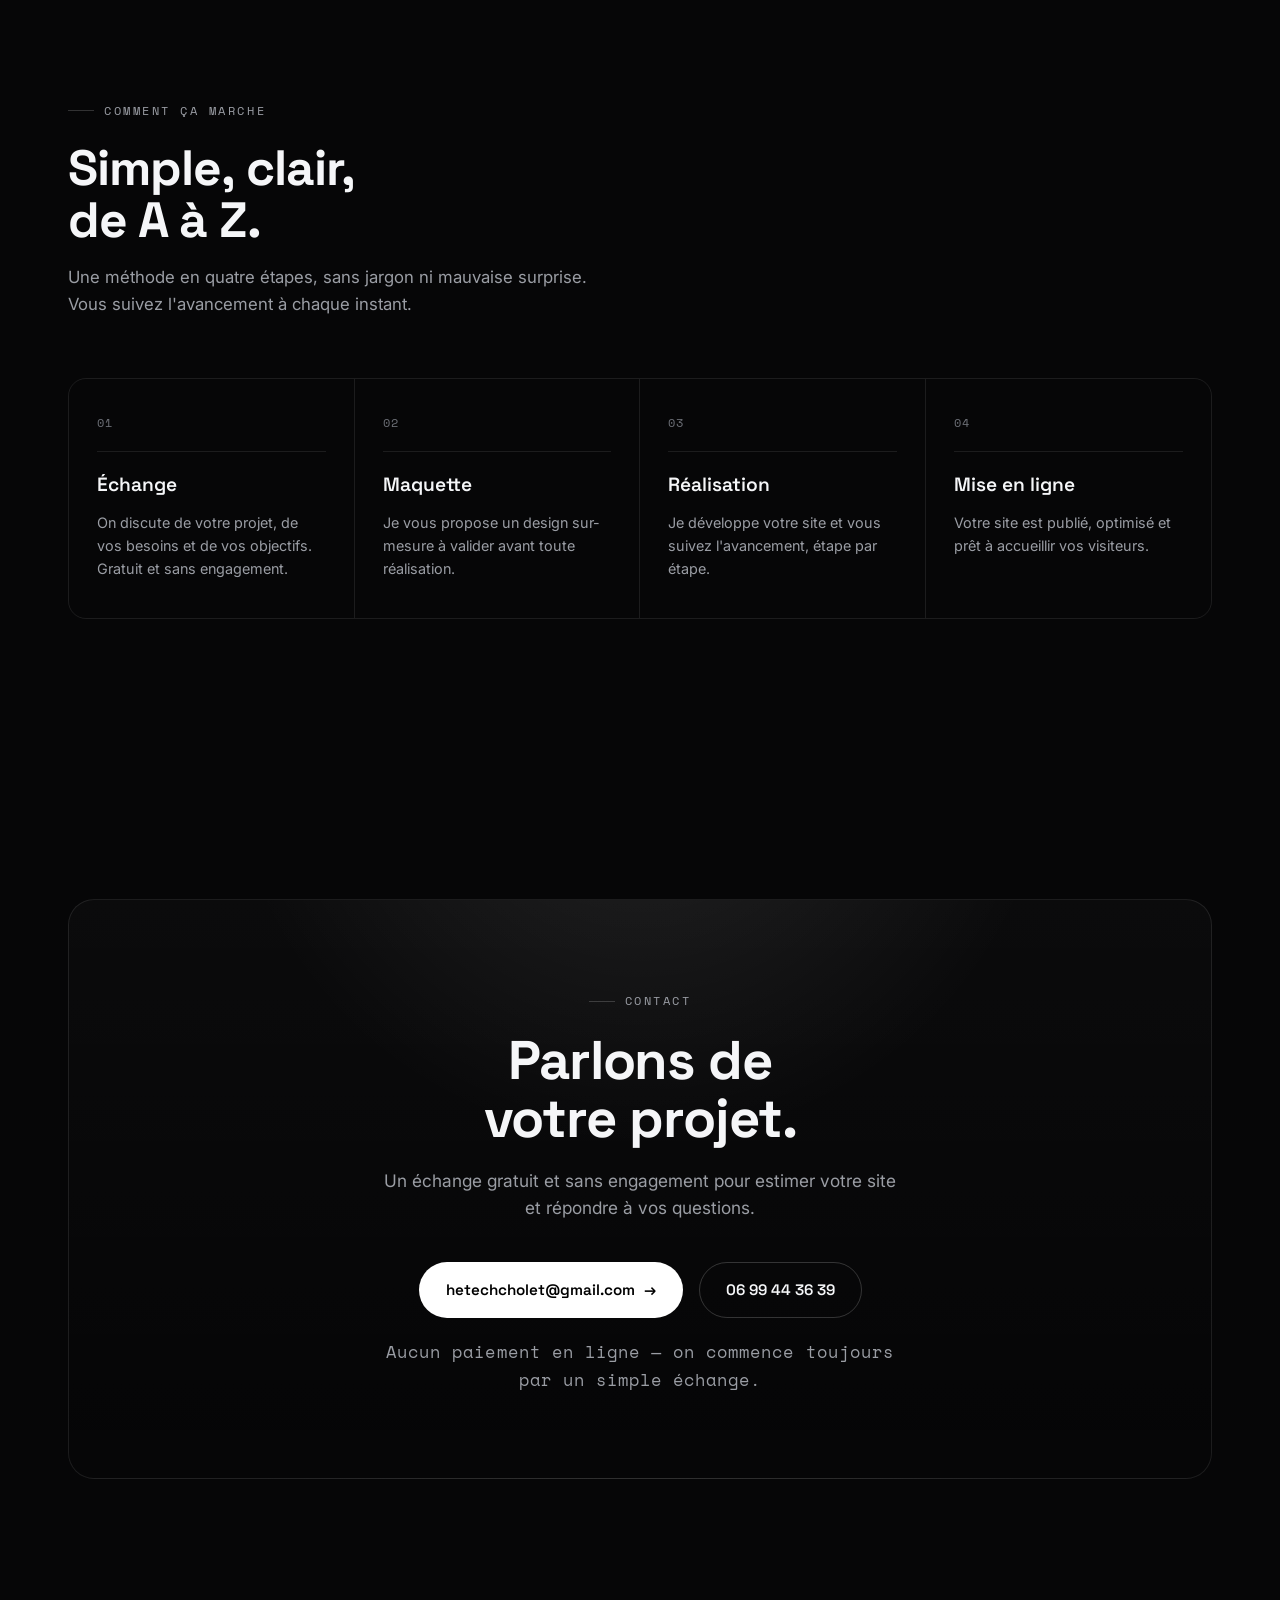
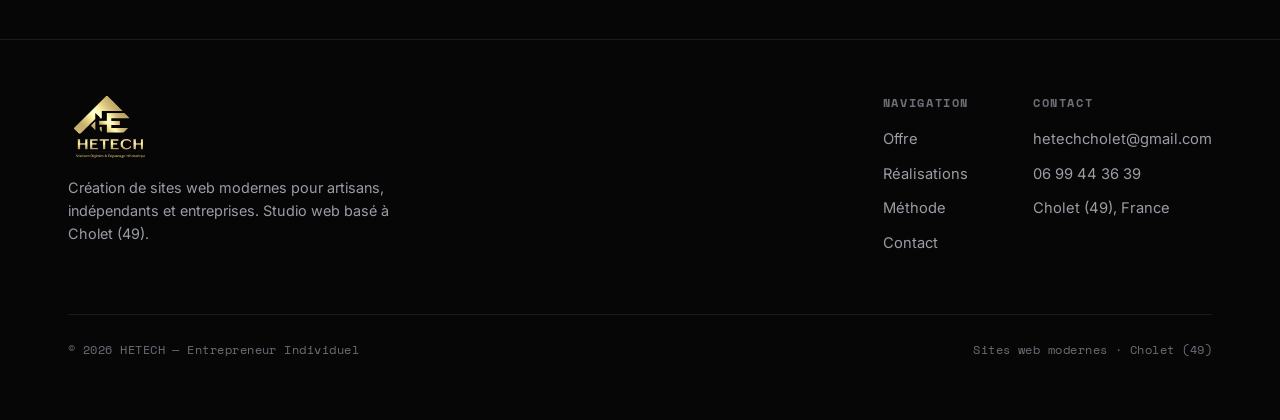
==== commit 98b00aa2: "Portfolio : remplacer 'sites vitrines' par 'sites web' (offre elargie) Co-Authored-By: Claude Opus 4" ====
--- a/index.html
+++ b/index.html
@@ -3,21 +3,21 @@
 <head>
 <meta charset="UTF-8">
 <meta name="viewport" content="width=device-width, initial-scale=1.0">
-<title>HETECH — Création de sites vitrines modernes à Cholet (49)</title>
-<meta name="description" content="HETECH conçoit des sites vitrines modernes, rapides et élégants pour artisans, indépendants et entreprises. Studio web basé à Cholet (49). À partir de 700 €.">
+<title>HETECH — Création de sites web modernes à Cholet (49)</title>
+<meta name="description" content="HETECH conçoit des sites web modernes, rapides et élégants pour artisans, indépendants et entreprises. Studio web basé à Cholet (49). À partir de 700 €.">
 <meta name="theme-color" content="#060607">
 <link rel="icon" type="image/png" href="images/logo-hetech.png">
 <link rel="apple-touch-icon" href="images/logo-hetech.png">
-<meta property="og:title" content="HETECH — Création de sites vitrines modernes">
-<meta property="og:description" content="Des sites vitrines pensés pour demain. Studio web à Cholet (49). À partir de 700 €.">
+<meta property="og:title" content="HETECH — Création de sites web modernes">
+<meta property="og:description" content="Des sites web pensés pour demain. Studio web à Cholet (49). À partir de 700 €.">
 <meta property="og:type" content="website">
 <meta property="og:url" content="https://hetechweb.fr/">
 <meta property="og:image" content="https://hetechweb.fr/images/og-image.png">
 <meta property="og:image:width" content="1200">
 <meta property="og:image:height" content="630">
 <meta name="twitter:card" content="summary_large_image">
-<meta name="twitter:title" content="HETECH — Création de sites vitrines modernes">
-<meta name="twitter:description" content="Des sites vitrines pensés pour demain. Studio web à Cholet (49). À partir de 700 €.">
+<meta name="twitter:title" content="HETECH — Création de sites web modernes">
+<meta name="twitter:description" content="Des sites web pensés pour demain. Studio web à Cholet (49). À partir de 700 €.">
 <meta name="twitter:image" content="https://hetechweb.fr/images/og-image.png">
 <link rel="preconnect" href="https://fonts.googleapis.com">
 <link rel="preconnect" href="https://fonts.gstatic.com" crossorigin>
@@ -323,7 +323,7 @@
     <section class="hero">
       <div class="wrap">
         <span class="badge reveal"><span class="dot"></span>Disponible pour de nouveaux projets</span>
-        <h1 class="reveal" data-d="1">Des sites vitrines<br><span class="grad">pensés pour demain.</span></h1>
+        <h1 class="reveal" data-d="1">Des sites web<br><span class="grad">pensés pour demain.</span></h1>
         <p class="lead reveal" data-d="2">
           HETECH conçoit des sites modernes, rapides et élégants pour les artisans,
           indépendants et entreprises. Un studio web à taille humaine, basé à Cholet&nbsp;(49).
@@ -357,7 +357,7 @@
             <div class="card-price">À partir de <b>700&nbsp;€</b></div>
             <p class="card-desc">L'idéal pour lancer une présence en ligne soignée, rapidement.</p>
             <ul class="feat">
-              <li><svg width="16" height="16" viewBox="0 0 16 16" fill="none"><path d="M3 8.5L6.2 12L13 4.5" stroke="white" stroke-width="1.8" stroke-linecap="round" stroke-linejoin="round"/></svg>Site vitrine une page (one-page)</li>
+              <li><svg width="16" height="16" viewBox="0 0 16 16" fill="none"><path d="M3 8.5L6.2 12L13 4.5" stroke="white" stroke-width="1.8" stroke-linecap="round" stroke-linejoin="round"/></svg>Site une page (one-page)</li>
               <li><svg width="16" height="16" viewBox="0 0 16 16" fill="none"><path d="M3 8.5L6.2 12L13 4.5" stroke="white" stroke-width="1.8" stroke-linecap="round" stroke-linejoin="round"/></svg>Design sur-mesure, 100&nbsp;% responsive</li>
               <li><svg width="16" height="16" viewBox="0 0 16 16" fill="none"><path d="M3 8.5L6.2 12L13 4.5" stroke="white" stroke-width="1.8" stroke-linecap="round" stroke-linejoin="round"/></svg>Boutons de contact (e-mail, téléphone)</li>
               <li><svg width="16" height="16" viewBox="0 0 16 16" fill="none"><path d="M3 8.5L6.2 12L13 4.5" stroke="white" stroke-width="1.8" stroke-linecap="round" stroke-linejoin="round"/></svg>Optimisé mobile et chargement rapide</li>
@@ -510,7 +510,7 @@
           <a href="#top" class="logo" aria-label="HETECH">
             <img class="logo-img" src="images/logo-hetech.png" alt="HETECH — Solutions digitales et dépannage informatique" width="600" height="474">
           </a>
-          <p>Création de sites vitrines modernes pour artisans, indépendants et entreprises. Studio web basé à Cholet&nbsp;(49).</p>
+          <p>Création de sites web modernes pour artisans, indépendants et entreprises. Studio web basé à Cholet&nbsp;(49).</p>
         </div>
         <div class="foot-cols">
           <div class="foot-col">
@@ -530,7 +530,7 @@
       </div>
       <div class="foot-bottom">
         <span>© <span id="year">2026</span> HETECH — Entrepreneur Individuel</span>
-        <span>Sites vitrines modernes · Cholet (49)</span>
+        <span>Sites web modernes · Cholet (49)</span>
       </div>
     </div>
   </footer>
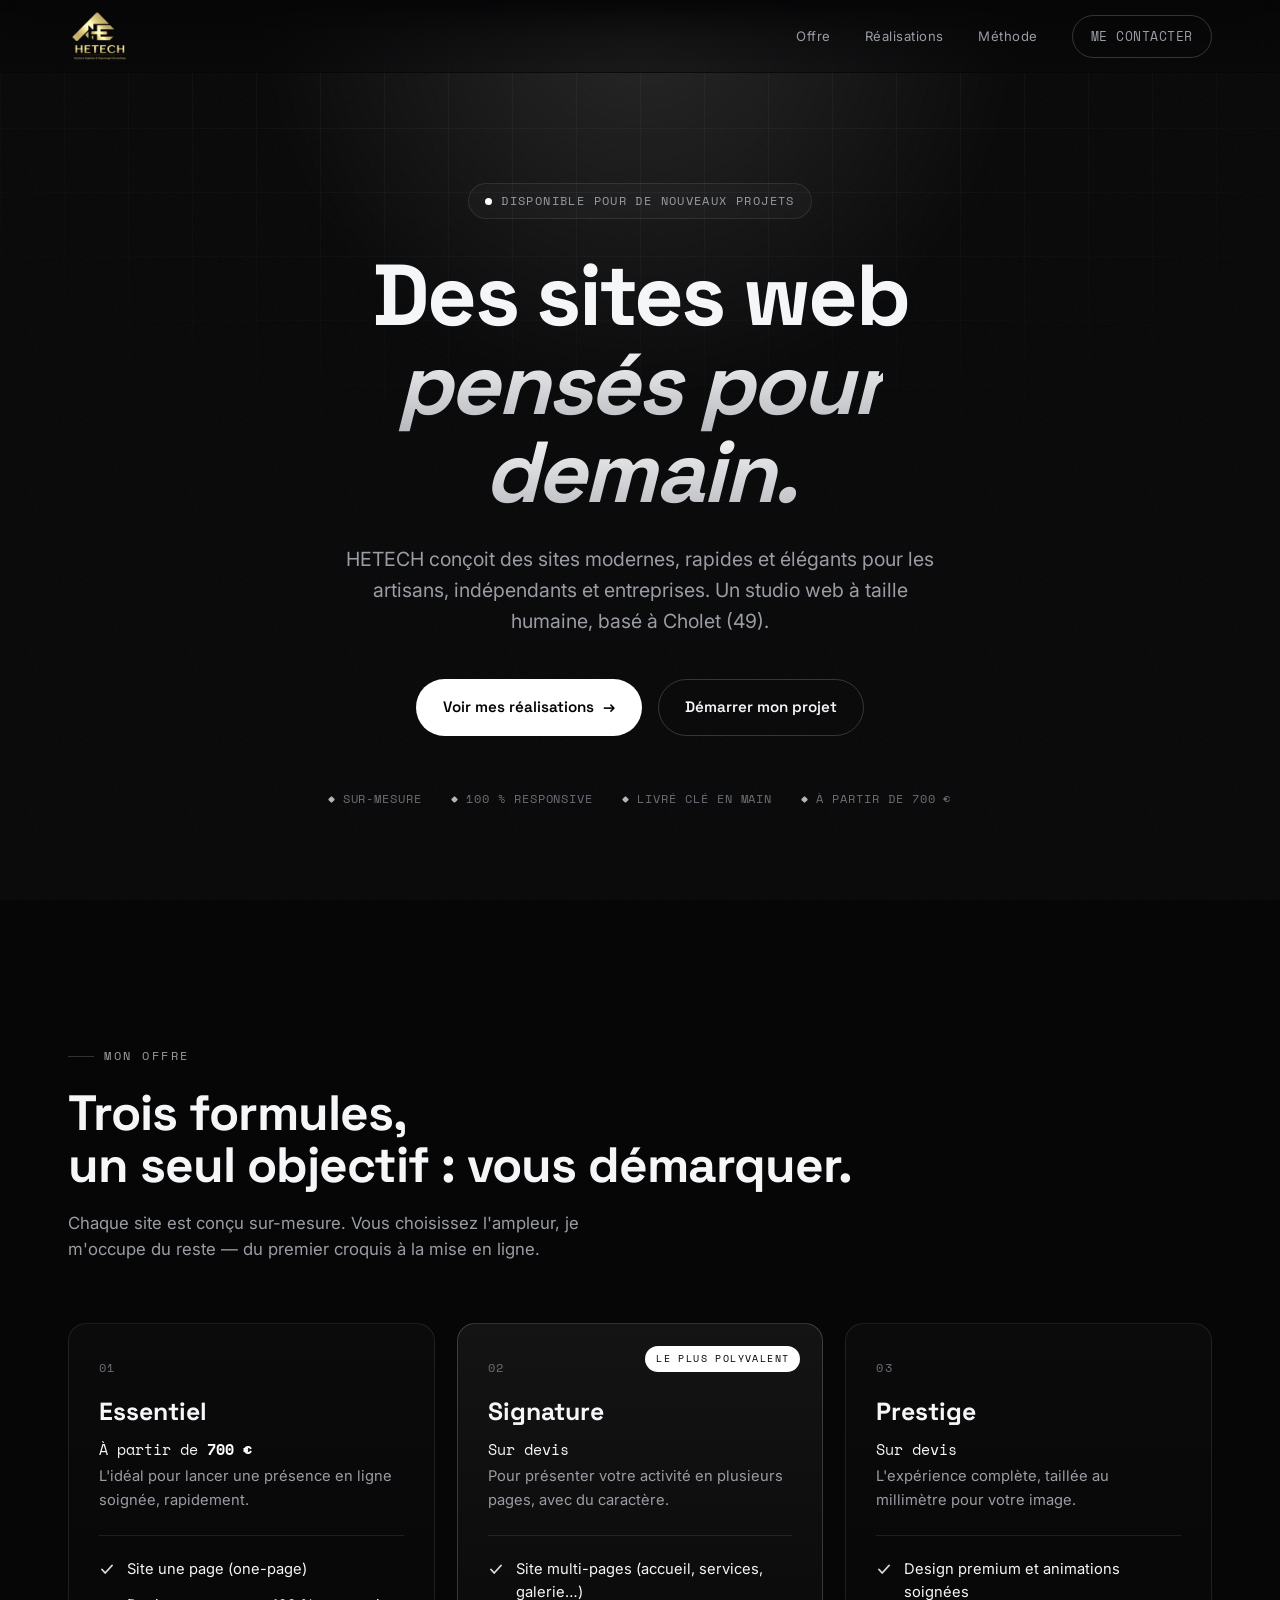
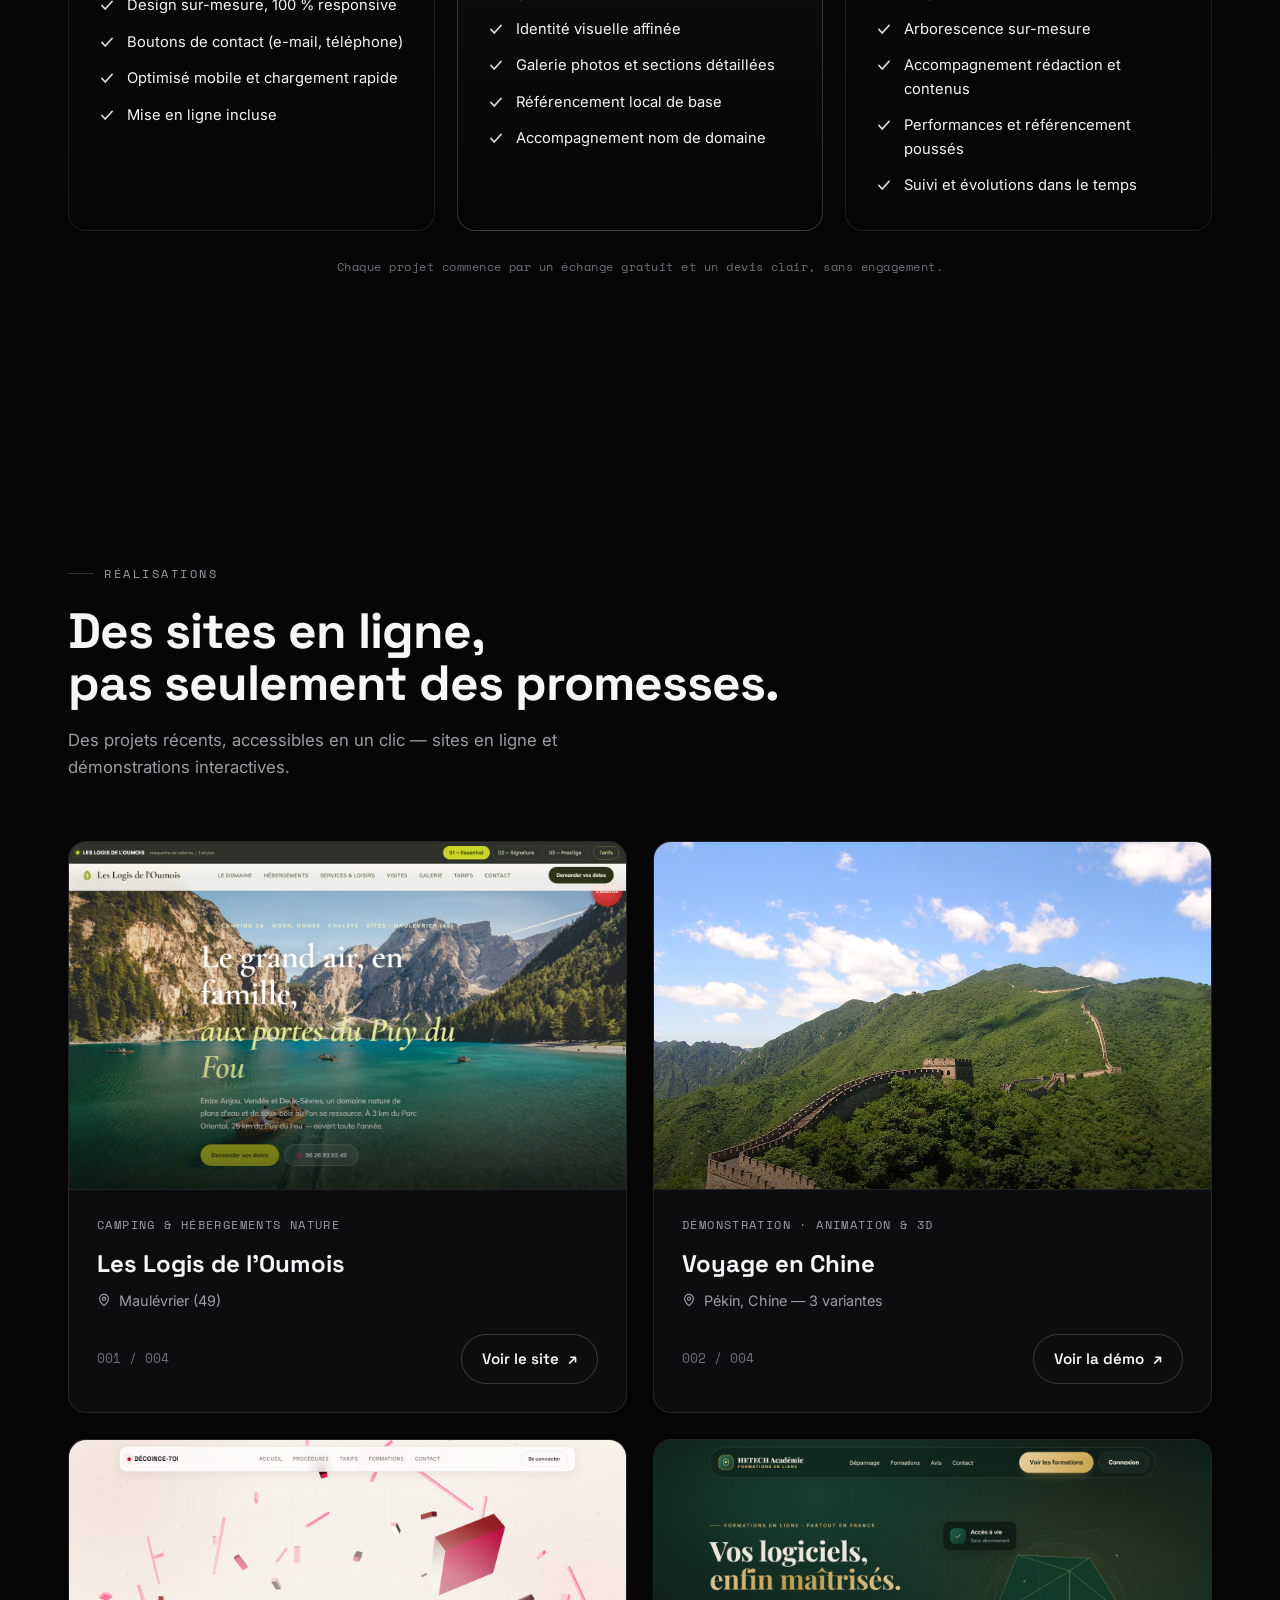
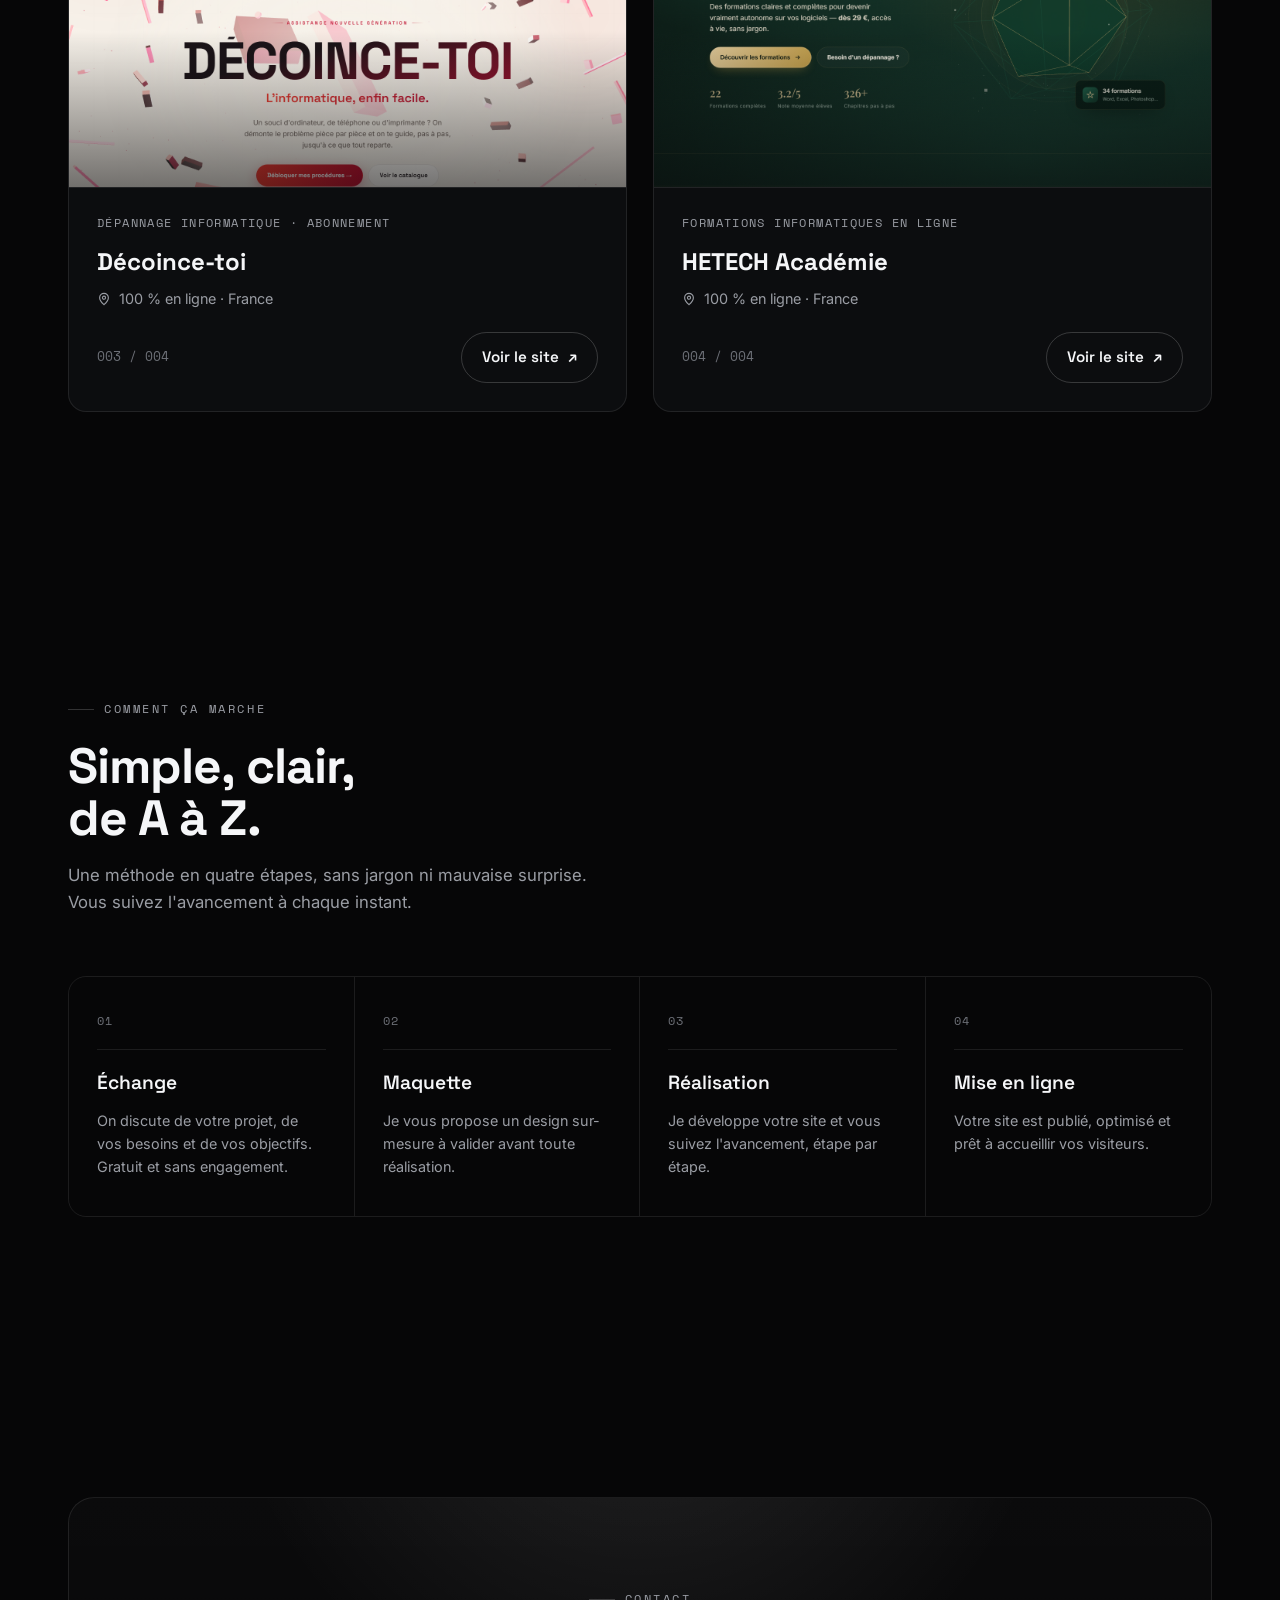
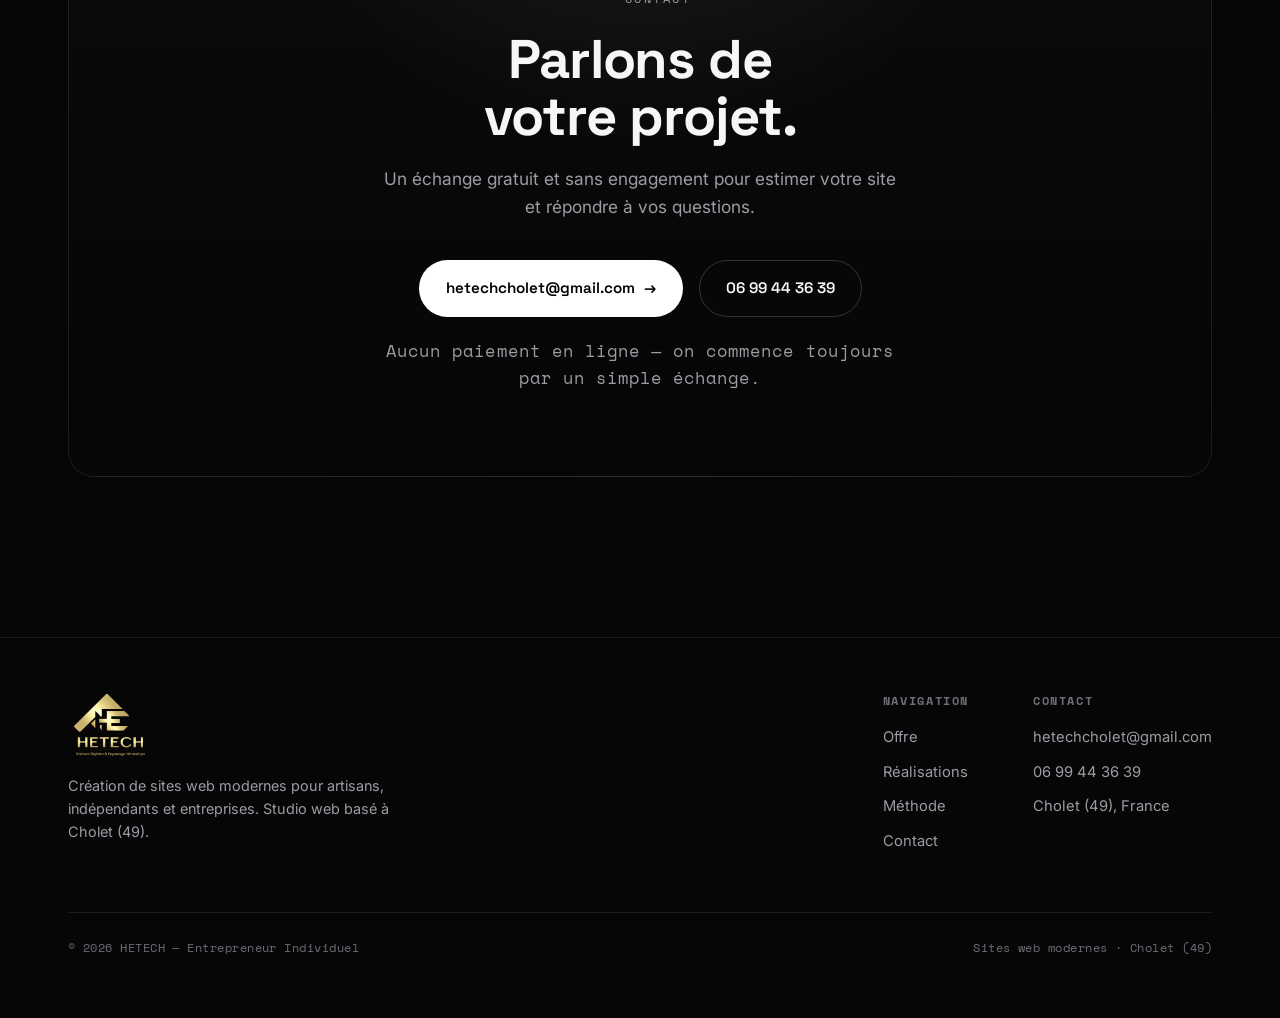
==== commit b25890a5: "Ajoute Décoince-toi et HETECH Académie aux réalisations Deux nouvelles cartes dans la section Réalis" ====
--- a/index.html
+++ b/index.html
@@ -420,7 +420,7 @@
                 Maulévrier (49)
               </p>
               <div class="work-foot">
-                <span class="work-index">001 / 002</span>
+                <span class="work-index">001 / 004</span>
                 <a class="link-site" href="https://nebuyr168.github.io/logis-oumois/" target="_blank" rel="noopener">Voir le site <span class="arrow">↗</span></a>
               </div>
             </div>
@@ -438,8 +438,44 @@
                 Pékin, Chine — 3 variantes
               </p>
               <div class="work-foot">
-                <span class="work-index">002 / 002</span>
+                <span class="work-index">002 / 004</span>
                 <a class="link-site" href="chine-voyage/" target="_blank" rel="noopener">Voir la démo <span class="arrow">↗</span></a>
+              </div>
+            </div>
+          </article>
+
+          <article class="work reveal" data-d="1">
+            <div class="work-shot">
+              <img src="images/decoince-toi.png" alt="Aperçu du site Décoince-toi réalisé par HETECH" loading="lazy" width="1440" height="900">
+            </div>
+            <div class="work-body">
+              <span class="work-sector">Dépannage informatique · Abonnement</span>
+              <h3>Décoince-toi</h3>
+              <p class="work-loc">
+                <svg width="14" height="14" viewBox="0 0 16 16" fill="none"><path d="M8 1.5c-2.8 0-5 2.2-5 5 0 3.6 5 8 5 8s5-4.4 5-8c0-2.8-2.2-5-5-5z" stroke="currentColor" stroke-width="1.3"/><circle cx="8" cy="6.5" r="1.8" stroke="currentColor" stroke-width="1.3"/></svg>
+                100&nbsp;% en ligne · France
+              </p>
+              <div class="work-foot">
+                <span class="work-index">003 / 004</span>
+                <a class="link-site" href="https://www.decoince-toi.fr" target="_blank" rel="noopener">Voir le site <span class="arrow">↗</span></a>
+              </div>
+            </div>
+          </article>
+
+          <article class="work reveal" data-d="2">
+            <div class="work-shot">
+              <img src="images/academie.png" alt="Aperçu du site HETECH Académie réalisé par HETECH" loading="lazy" width="1440" height="900">
+            </div>
+            <div class="work-body">
+              <span class="work-sector">Formations informatiques en ligne</span>
+              <h3>HETECH Académie</h3>
+              <p class="work-loc">
+                <svg width="14" height="14" viewBox="0 0 16 16" fill="none"><path d="M8 1.5c-2.8 0-5 2.2-5 5 0 3.6 5 8 5 8s5-4.4 5-8c0-2.8-2.2-5-5-5z" stroke="currentColor" stroke-width="1.3"/><circle cx="8" cy="6.5" r="1.8" stroke="currentColor" stroke-width="1.3"/></svg>
+                100&nbsp;% en ligne · France
+              </p>
+              <div class="work-foot">
+                <span class="work-index">004 / 004</span>
+                <a class="link-site" href="https://academie.hetechweb.fr" target="_blank" rel="noopener">Voir le site <span class="arrow">↗</span></a>
               </div>
             </div>
           </article>
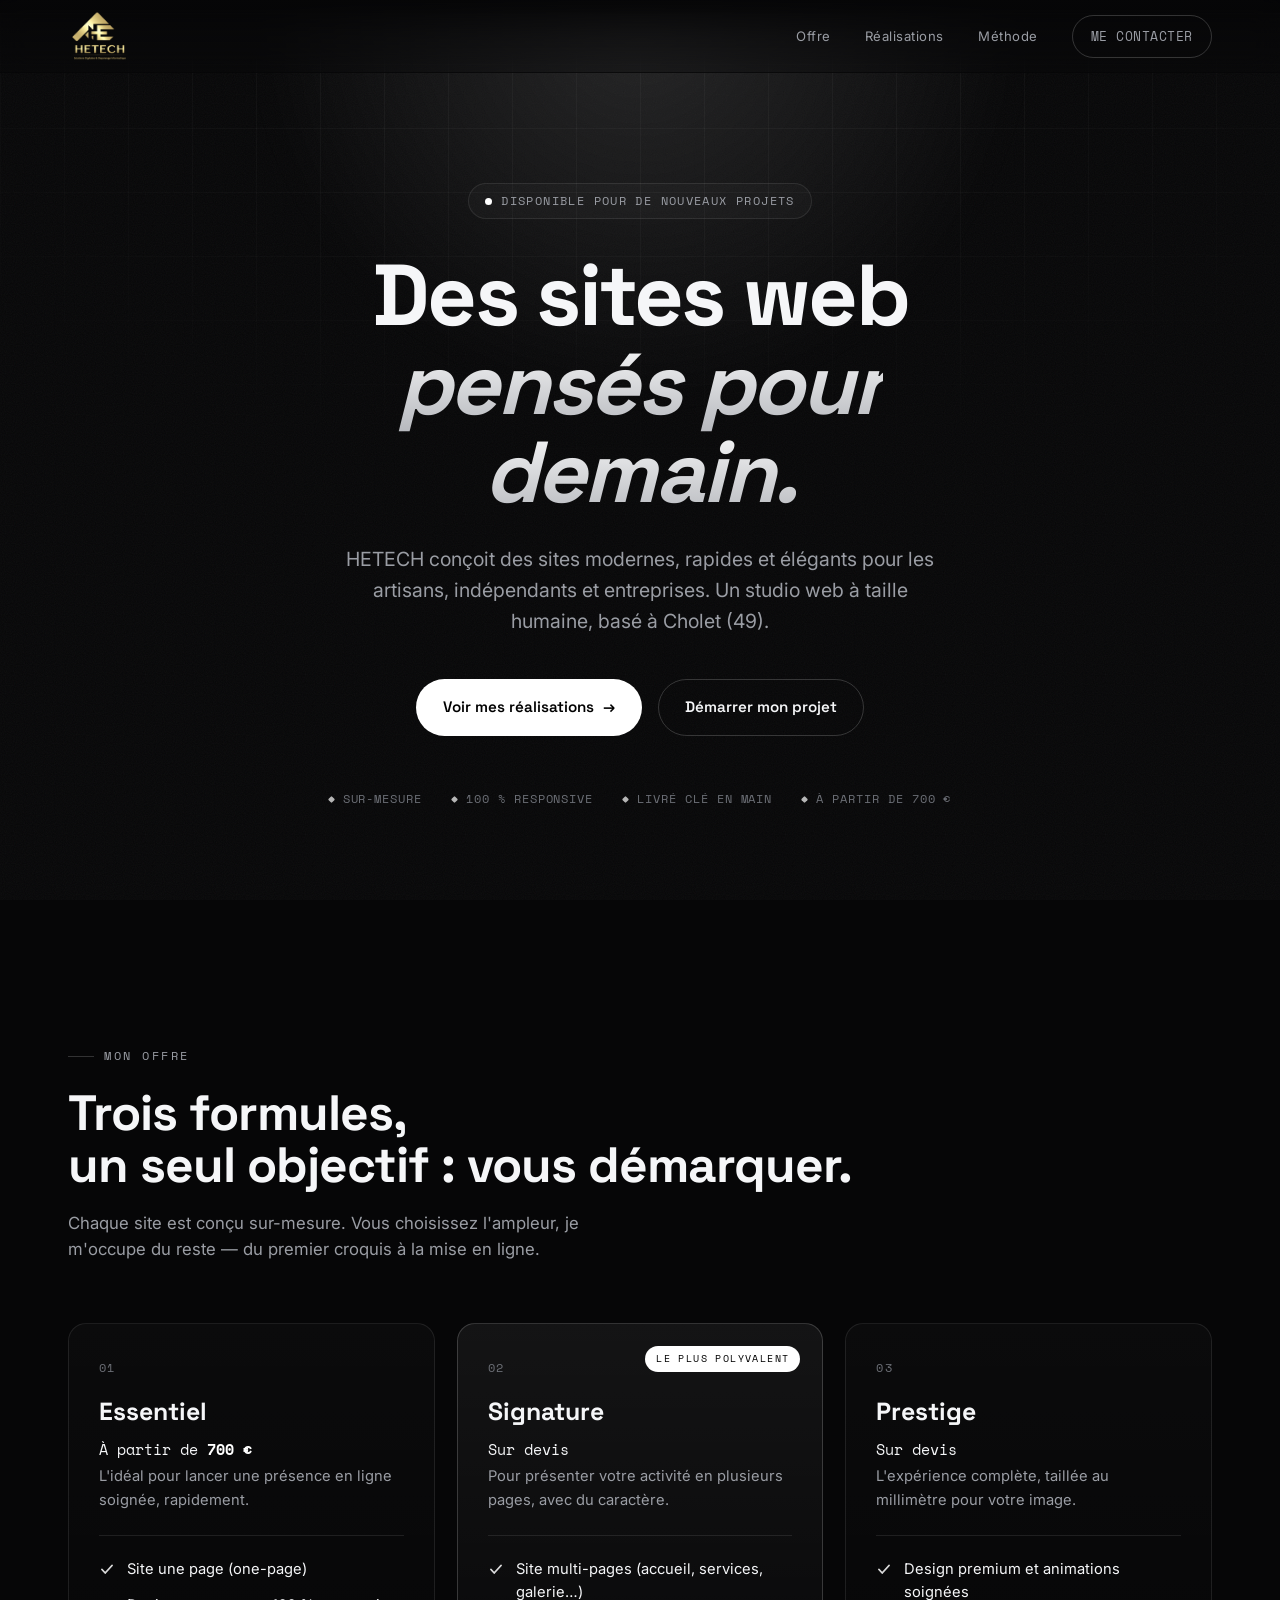
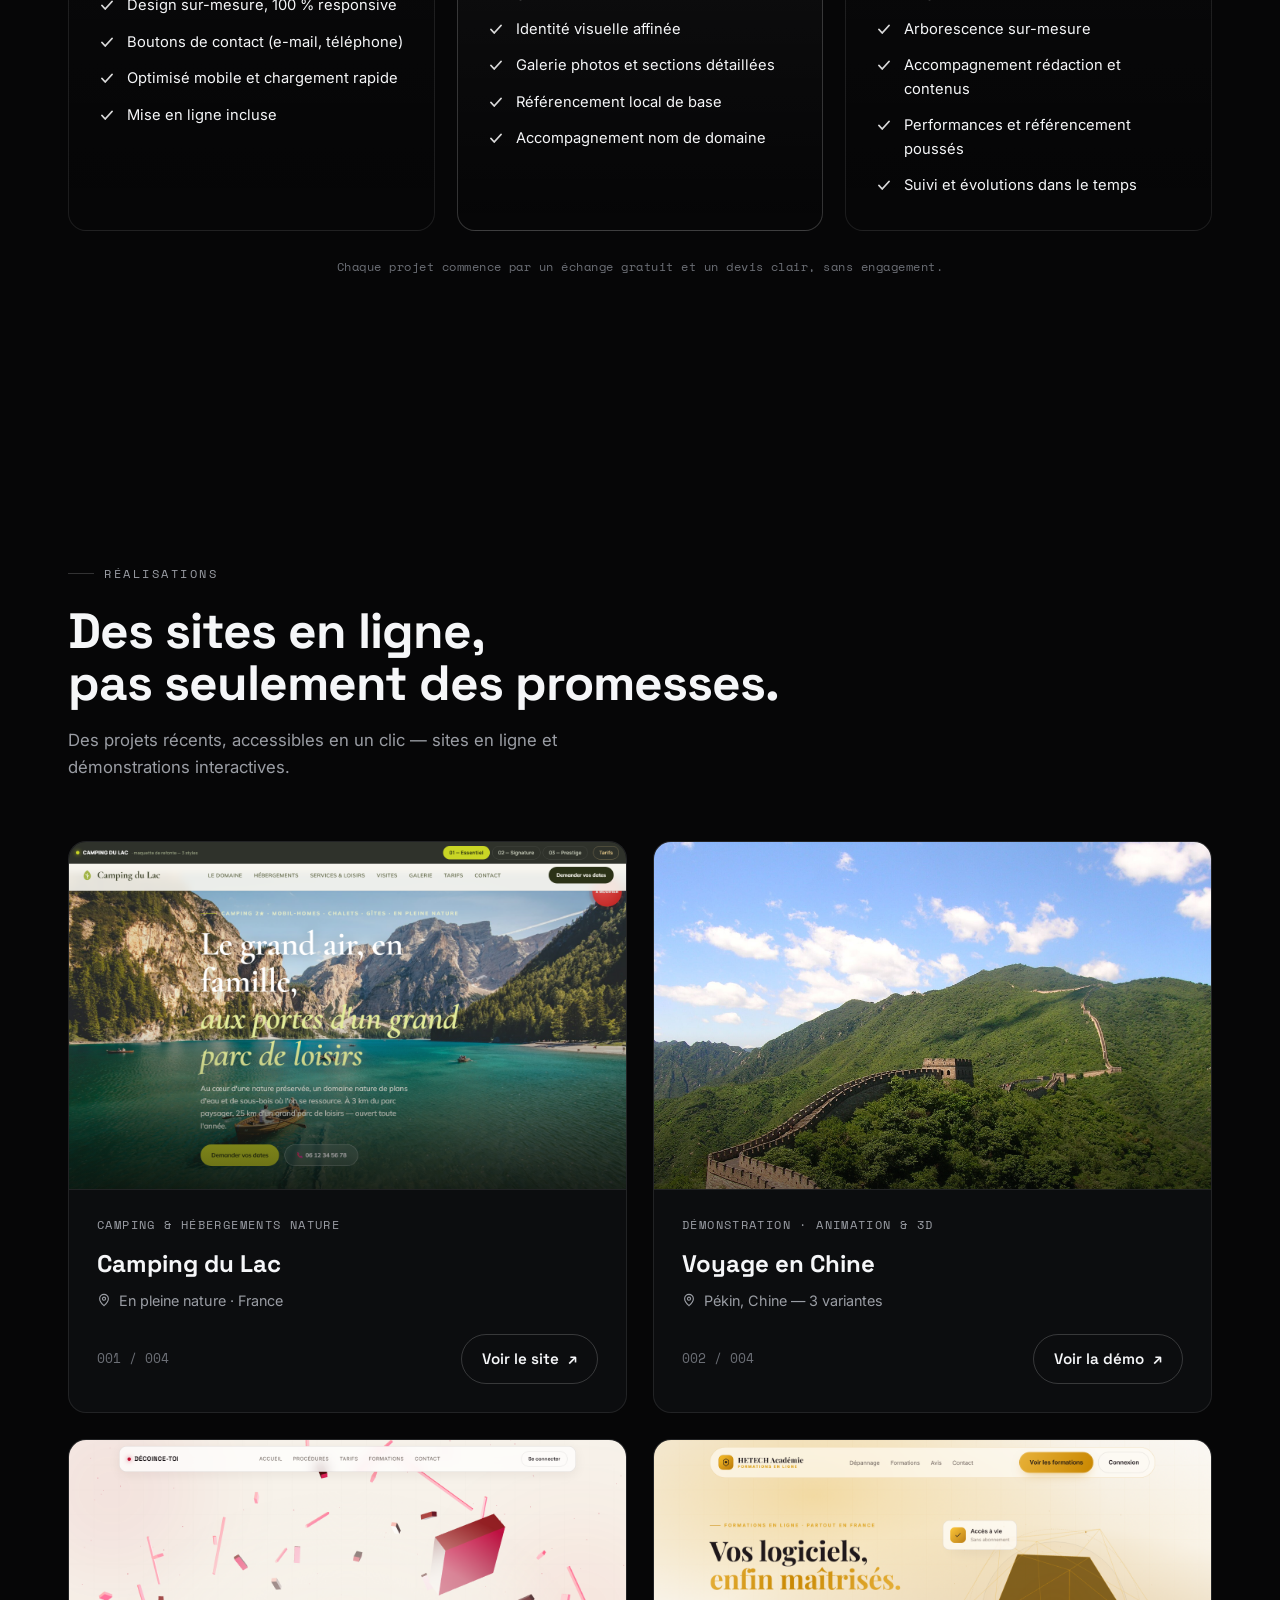
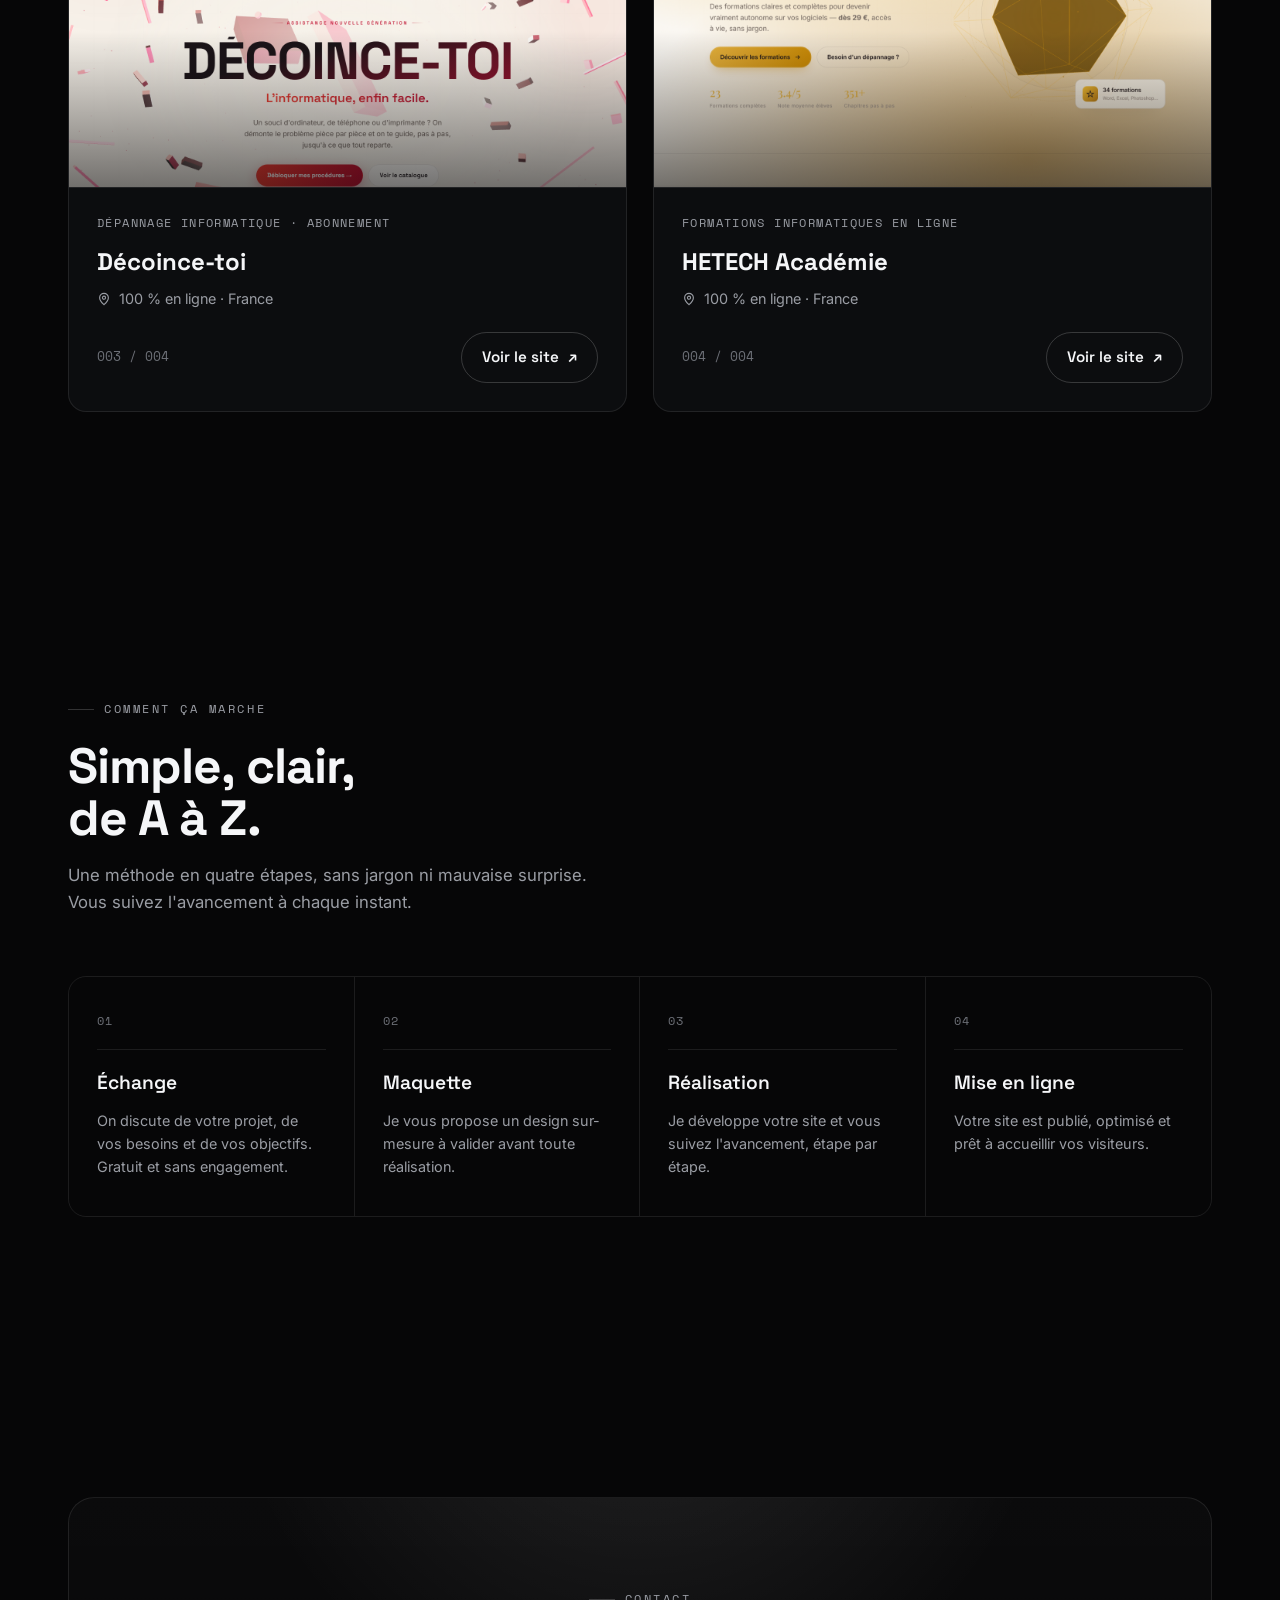
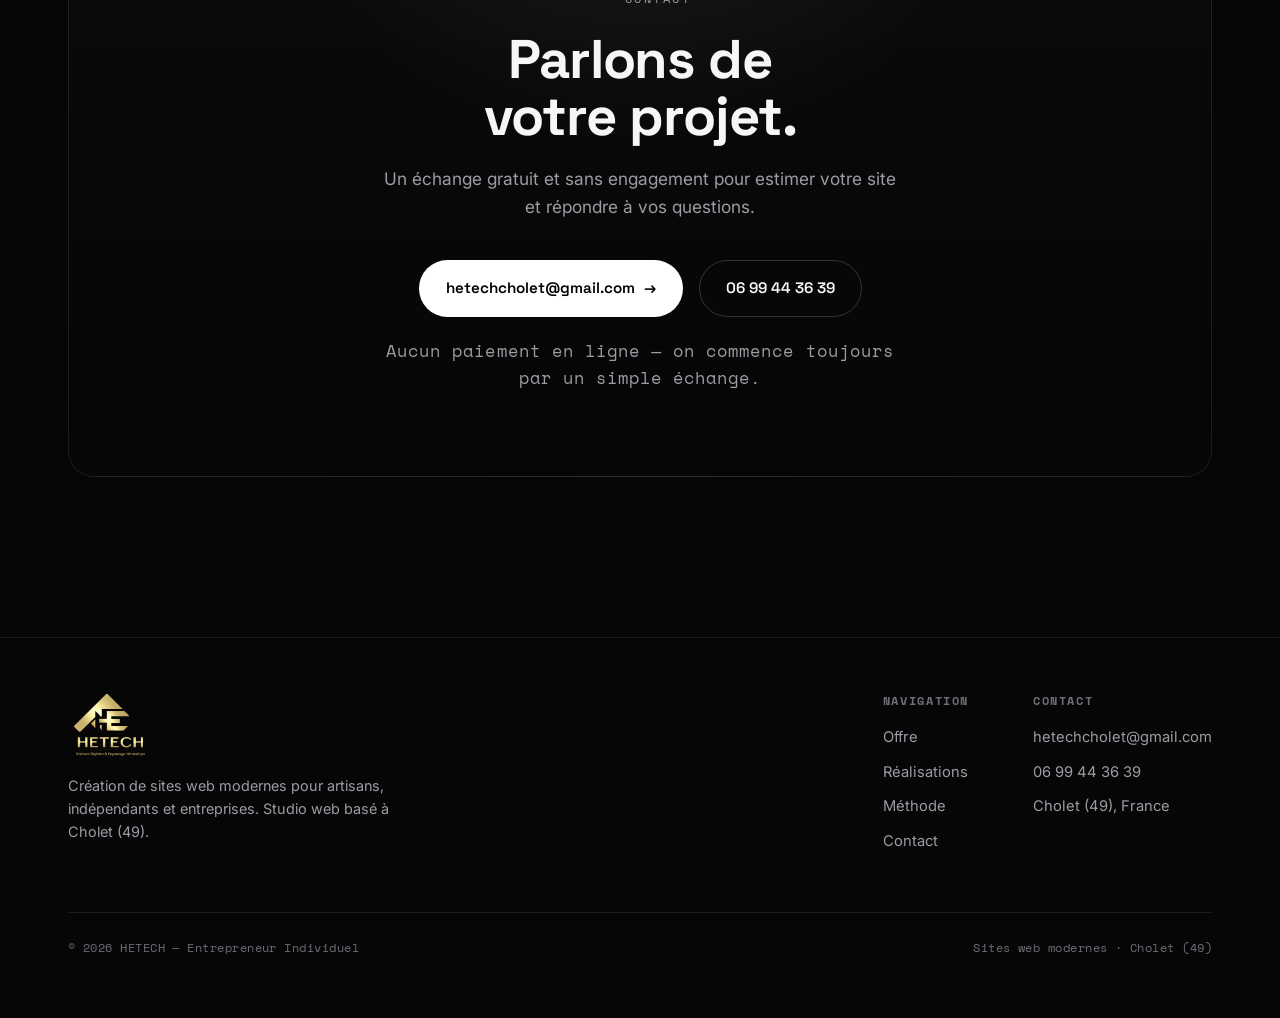
==== commit 34e04922: "Réalisations : anonymise le client camping (Camping du Lac) Remplace nom, lieu et lien par la versio" ====
--- a/index.html
+++ b/index.html
@@ -410,18 +410,18 @@
         <div class="works">
           <article class="work reveal" data-d="1">
             <div class="work-shot">
-              <img src="images/logis-oumois.png" alt="Aperçu du site Les Logis de l'Oumois réalisé par HETECH" loading="lazy" width="1440" height="900">
+              <img src="images/camping-du-lac.png" alt="Aperçu du site Camping du Lac réalisé par HETECH" loading="lazy" width="1440" height="900">
             </div>
             <div class="work-body">
               <span class="work-sector">Camping &amp; hébergements nature</span>
-              <h3>Les Logis de l'Oumois</h3>
+              <h3>Camping du Lac</h3>
               <p class="work-loc">
                 <svg width="14" height="14" viewBox="0 0 16 16" fill="none"><path d="M8 1.5c-2.8 0-5 2.2-5 5 0 3.6 5 8 5 8s5-4.4 5-8c0-2.8-2.2-5-5-5z" stroke="currentColor" stroke-width="1.3"/><circle cx="8" cy="6.5" r="1.8" stroke="currentColor" stroke-width="1.3"/></svg>
-                Maulévrier (49)
+                En pleine nature · France
               </p>
               <div class="work-foot">
                 <span class="work-index">001 / 004</span>
-                <a class="link-site" href="https://nebuyr168.github.io/logis-oumois/" target="_blank" rel="noopener">Voir le site <span class="arrow">↗</span></a>
+                <a class="link-site" href="https://nebuyr168.github.io/camping-du-lac/" target="_blank" rel="noopener">Voir le site <span class="arrow">↗</span></a>
               </div>
             </div>
           </article>
